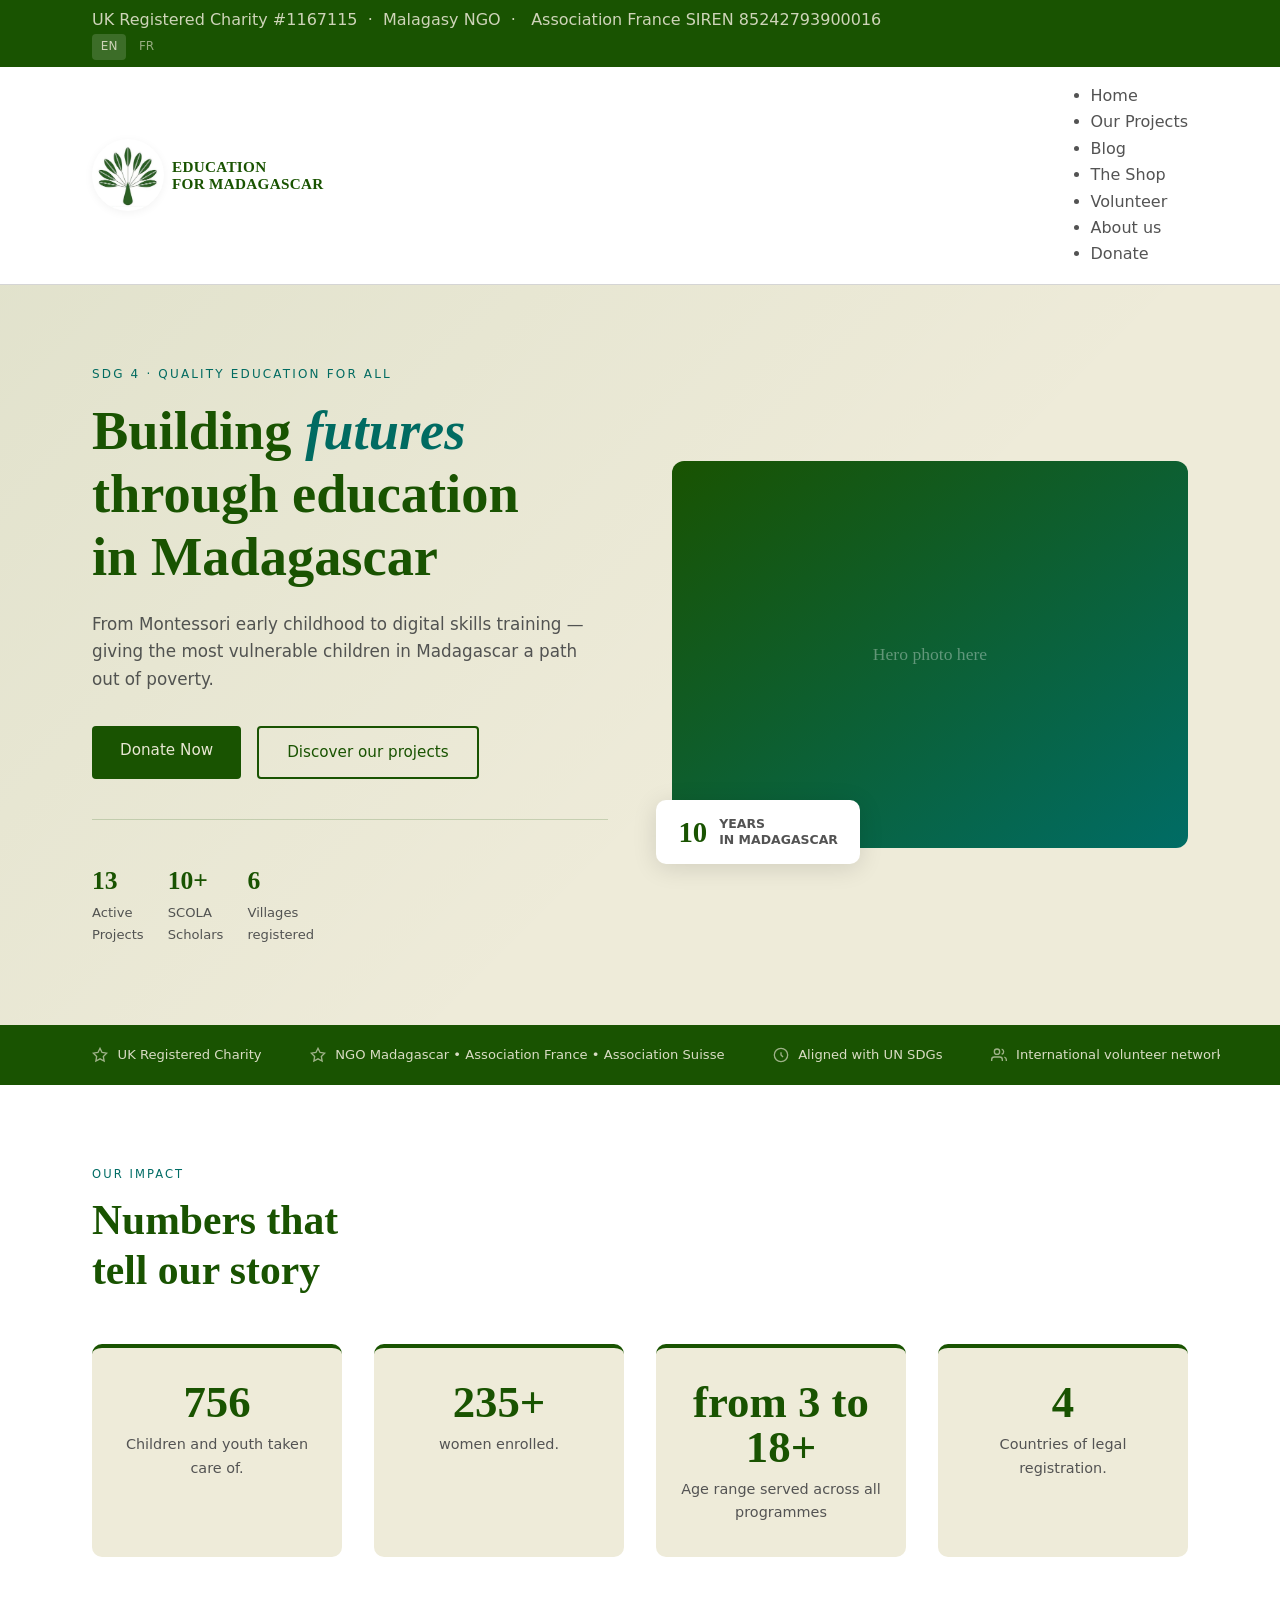
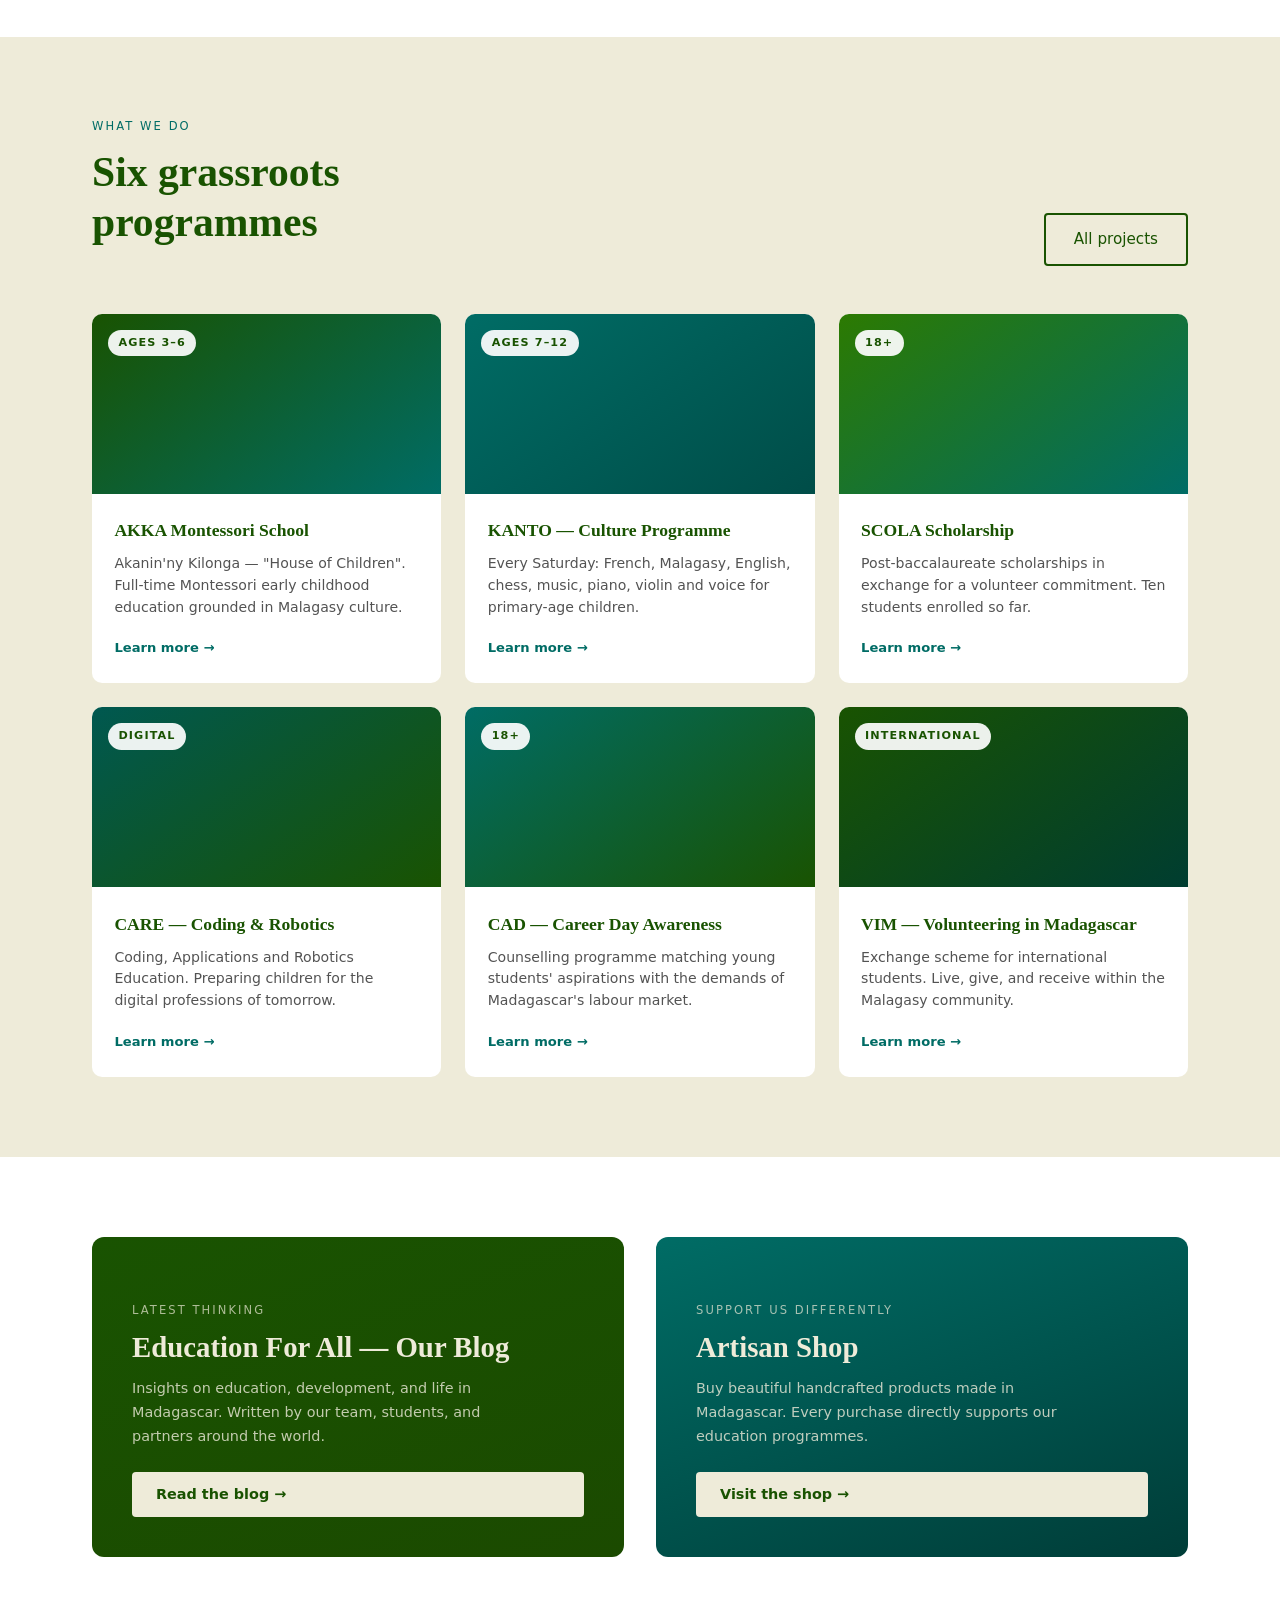
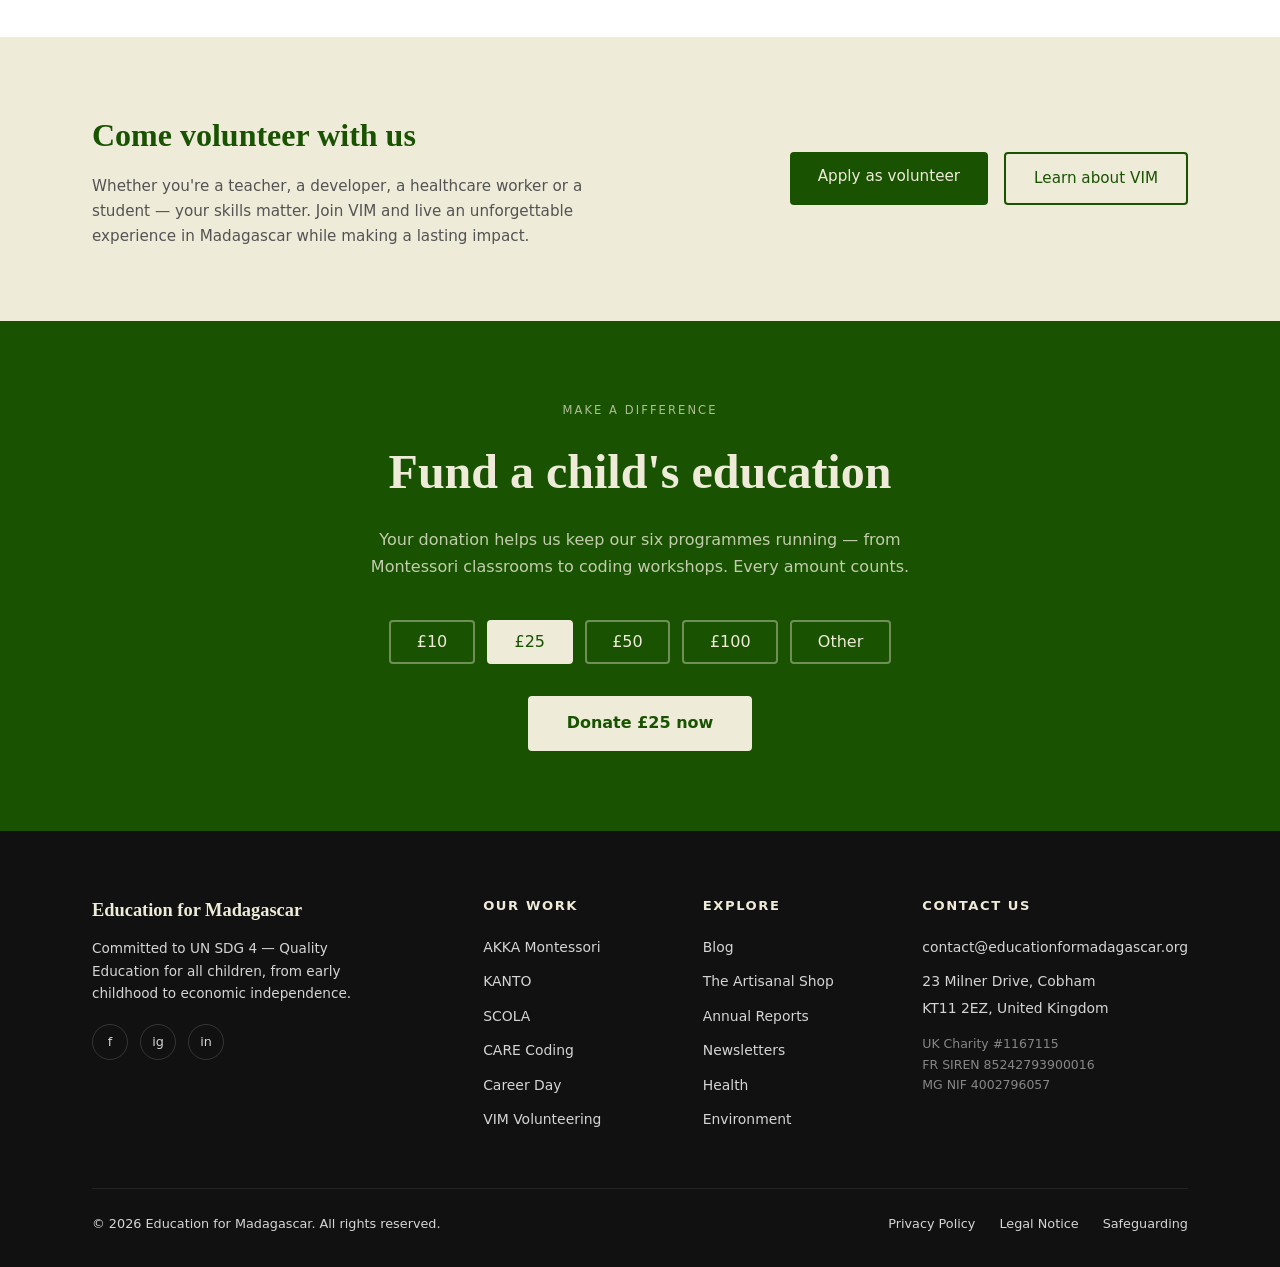
==== homepage.html @ 04865cff "Refactor CSS design tokens and layout styles Updated design tokens and improved CSS structure for be" ====
<!DOCTYPE html>
<html lang="en">
<head>
  <meta charset="UTF-8" />
  <meta name="viewport" content="width=device-width, initial-scale=1.0" />
  <title>Education for Madagascar</title>
  <link rel="preconnect" href="https://fonts.googleapis.com" />
  <link href="https://fonts.googleapis.com/css2?family=Playfair+Display:wght@400;700&family=DM+Sans:wght@300;400;500&display=swap" rel="stylesheet" />
  <style>
  /* ═══════════════════════════════════════════════════════════════
     DESIGN TOKENS  ── change only these to restyle everything
     ═══════════════════════════════════════════════════════════════ */
    :root {
      --green:        #195301;
      --cream:        #eeebd9;
      --teal:         #006C65;
      --charcoal:     #535353;
      --silver:       #D5D5D5;
      --white:        #ffffff;
      /* Gold — Donate button hover */
      --gold-bg:      #EFBF04;
      --gold-text:    #856A00;
      /* Typography */
      --font-display: "Charter", Georgia, serif;               /* For the titles */
      --font-body:    "Avenir Next", system-ui, sans-serif;    /* For the text (body) */

    /*  Former fonts —
      --font-display: 'Playfair Display', Georgia, serif;
      --font-body:    'DM Sans', sans-serif; */
      
      /* Layout */
      --radius:       4px;
      --radius-lg:    10px;
      --max-w:        1160px;
      --transition:   0.22s ease;
      --transition2:  0.3s cubic-bezier(0.22, 1, 0.36, 1);

      --topbar-h:     30px;
      --nav-h:        130px;          /* TEST!!! */

    }

    /* ═══════════ RESET & UTILITIES ═══════════ */
    *, *::before, *::after { box-sizing: border-box; margin: 0; padding: 0; }
    html { scroll-behavior: smooth; }
    body {
      font-family: var(--font-body);
      background: var(--white);
      color: var(--charcoal);
      line-height: 1.65;
    }

    img { display: block; max-width: 100%; }
    a { color: inherit; text-decoration: none; }
    .container { max-width: var(--max-w); 
      margin: 0 auto; 
      padding: 0 2rem; 
    }
    
    /* Base buttons */
    .btn {
      display:       inline-block;
      padding:       0.75rem 1.75rem;
      border-radius: var(--radius);
      font-family:   var(--font-body);
      font-weight:   500;
      font-size:     0.95rem;
      cursor:        pointer;
      transition:    background var(--transition), color var(--transition), transform var(--transition);
    }
    
    .btn:            hover { transform: translateY(-2px); }
    .btn-primary   { background: var(--green);  color: var(--cream); }
    .btn-primary:hover { background: #1f6701; }
    .btn-outline   { border: 2px solid var(--green); color: var(--green); }
    .btn-outline:    hover { background: var(--green); color: var(--cream); }
    .btn-teal { background: var(--teal); color: var(--white); }
    .btn-teal:hover { background: #005850; }
   
   /* Labels & Typography */ 
    .section-label {
      display:       block;
      font-size:     0.72rem;
      font-weight:   500;
      letter-spacing: 0.18em;
      text-transform: uppercase;
      color: var(--teal);
      margin-bottom: 0.75rem;
    }
    .section-title {
      font-family:   var(--font-display);
      font-size:     clamp(1.8rem, 3.5vw, 2.6rem);
      color:         var(--green);
      line-height:   1.2;
      margin-bottom: 1.1rem;
    }
    .section-body {
      font-size: 1rem;
      max-width: 620px;
      color: var(--charcoal);
    }

    /* ═══════════════════════════════════════════════════════════════
     TOP BAR
     ═══════════════════════════════════════════════════════════════ */
    .top-bar {
      background:    var(--green);
      color:         var(--cream);
      height:        var(--topbar-h)
      font-size:     0.78rem;
      padding:       0.45rem 0;
    }
    .top-bar .container {
      height:        100%
      display:       flex;
      align-items:   center;
      gap:           0.80rem;
      opacity:       0.85; 
      justify-content: space-between;
    }
    top-bar__info { 
  display: flex; 
  align-items: center; 
  gap: 1.25rem; 
  opacity: 0.85; 
  flex-wrap: wrap; 
    }
    .top-bar__info span { 
  white-space: nowrap; 
    }
    .top-bar__dot { 
    opacity: 0.60; 
    }
 
    .top-bar a { color: var(--cream); opacity: 0.85; }
    .top-bar a:hover { opacity: 1; }

  /* ═══════════ LANGUAGE SWITCHER CONFIGURATION ═══════════ */
    .lang-switch {
      display: flex;
      align-items: center;
      gap: 0.25rem;
      flex-shrink: 0;
    }
    .lang-switch a {   /* This targets the <a> links universally, so in all devices versions */
      padding: 0.2rem 0.55rem;
      border-radius: var(--radius);
      color: var(--cream);
      font-size: 0.75rem;
      font-weight: 500;
      opacity: 0.7;
      transition: opacity var(--transition2), background var(--transition);
    }
    .lang-switch a:hover { 
      opacity: 1; 
      background: rgba(255, 255, 255, 0.1); /* Subtle hover highlight-glow */
    }
    .lang-switch a.is-active { 
      background: rgba(255, 255, 255, 0.18); /* Solid active state indicator */
      opacity: 1; 
    }

    /* ═══════════════════════════════════════════════════════════════
     NAVBAR LOGIC & DESIGN  ── V0 Branding + V1 structure 
     ═══════════════════════════════════════════════════════════════ */
    
    .navbar {
      position: sticky;
      top: 0;
      z-index: 100;
      background: var(--white);
      border-bottom: 1px solid var(--silver);
      padding: 1rem 0;
      transition: box-shadow var(--transition);
    }
    .navbar.scrolled { box-shadow: 0 2px 16px rgba(0,0,0,0.09); }
    .navbar .container {
      display: flex;
      align-items: center;
      justify-content: space-between;
      gap: 2rem;
    }

    /* ═══════════ NAVBAR LOGO CONFIGURATION ═══════════ */
    .navbar-logo {
      display: flex;
      align-items: center;
      gap: 0.5rem;           /* Space between the circle and the text */
      text-decoration: none;
    }
    .logo-circle-container { /* Adjusted cicle contener for the image */
      width: 72px;
      height: 72px;
      background: var(--white);      
      border-radius: 50%;
      display: flex;
      align-items: center;
      justify-content: center;
      overflow: hidden; /* Cuts the image so it stays in the circle */
      padding: 2px;
      flex-shrink: 0;
      box-shadow: 0 2px 10px rgba(0, 0, 0, 0.05);
    }
    .navbar-brand-img { /* Makes the full image fit sharply without zooming or blurring */
      width: 100%;
      height: 100%;
      object-fit: contain; /* Displays the full logo artwork */
    }
    /* Styled text next to logo */
    .navbar-brand-text {
      font-family: var(--font-display);
      color: var(--green);
      font-size: 0.95rem;
      font-weight: 700;
      line-height: 1.15;
      letter-spacing: 0.02em;
      text-transform: uppercase;
    }


    /* ═══════════ DESKTOP NAVIGATION LAYOUT ENGINE ═══════════ */
    .nav__list {
      display: flex;
      list-style: none;
      gap: 0.2rem;                            /* Kept V0 ultra-clean horizontal spacing */
      margin-left: auto;
    }
    .nav__item { position: relative; }
    .nav__link {
      background: none;
      border: none;
      font-family: inherit;
      font-size: 0.9rem;                      /* Kept V0 exact font scaling */
      font-weight: 500;
      color: var(--charcoal);
      padding: 0.45rem 0.8rem;                 /* Kept V0 highly touch-accessible link hitboxes */
      border-radius: var(--radius);
      cursor: pointer;
      display: flex;
      align-items: center;
      gap: 0.35rem;
      transition: background var(--transition), color var(--transition);
    }
    .nav__link:hover, .nav__link.is-active {
      background: var(--cream);
      color: var(--green);
    }
    .nav__chevron {
      width: 8px;
      height: 5px;
      background: url("data:image/svg+xml,%3Csvg xmlns='http://www.w3.org/2000/svg' viewBox='0 0 8 5'%3E%3Cpath d='M1 1l3 3 3-3' fill='none' stroke='%23535353' stroke-width='1.5' stroke-linecap='round' stroke-linejoin='round'/%3E%3C/svg%3E") no-repeat center;
      transition: transform var(--transition);
      opacity: 0.7;
    }
    .nav__item.is-open .nav__chevron { transform: rotate(180deg); }

    /* Standard Dropdown Panels (e.g., About Us) */
    .dropdown {
      position: absolute;
      top: calc(100% + 1rem);
      left: 50%;
      transform: translateX(-50%) translateY(10px);
      background: var(--white);
      border: 1px solid var(--silver);
      border-radius: 6px;
      box-shadow: 0 10px 30px rgba(0,0,0,0.08);
      padding: 0.75rem;
      min-width: 280px;
      opacity: 0;
      visibility: hidden;
      transition: opacity var(--transition), transform var(--transition), visibility var(--transition);
      z-index: 110;
    }
    .nav__item.is-open .dropdown {
      opacity: 1;
      visibility: visible;
      transform: translateX(-50%) translateY(0);
    }
    .dropdown__link {
      display: block;
      padding: 0.6rem 0.8rem;
      border-radius: var(--radius);
      transition: background var(--transition);
      color: var(--charcoal);
    }
    .dropdown__link:hover { background: var(--cream); color: var(--green); }
    .dropdown__sub {
      display: block;
      font-size: 0.75rem;
      color: #777;
      margin-top: 0.15rem;
    }
    .dropdown__separator { height: 1px; background: var(--silver); margin: 0.5rem 0; }

    /* Premium Mega Menu Panels (e.g., Programmes Grid) */
    .dropdown--mega {
      position: absolute;
      top: calc(100% + 1rem);
      right: -100px;
      background: var(--white);
      border: 1px solid var(--silver);
      border-radius: 8px;
      box-shadow: 0 12px 40px rgba(0,0,0,0.1);
      padding: 2rem;
      display: grid;
      grid-template-columns: 280px 240px 220px;
      gap: 2rem;
      opacity: 0;
      visibility: hidden;
      transform: translateY(10px);
      transition: opacity var(--transition), transform var(--transition), visibility var(--transition);
      z-index: 110;
    }
    .nav__item.is-open .dropdown--mega {
      opacity: 1;
      visibility: visible;
      transform: translateY(0);
    }
    .mega__col { display: flex; flex-direction: column; }
    .mega__heading {
      font-size: 0.75rem;
      font-weight: 600;
      letter-spacing: 0.1em;
      text-transform: uppercase;
      margin-bottom: 1rem;
      padding-bottom: 0.4rem;
      border-bottom: 1px solid var(--silver);
    }
    .mega__heading--edu { color: var(--green); border-bottom-color: rgba(25,83,1,0.2); }
    .mega__heading--health { color: var(--teal); border-bottom-color: rgba(0,108,101,0.2); }
    .mega__heading--env { color: #2c7a01; border-bottom-color: rgba(44,122,1,0.2); }

    .mega__link {
      display: flex;
      align-items: center;
      justify-content: space-between;
      padding: 0.45rem 0.6rem;
      font-size: 0.88rem;
      border-radius: var(--radius);
      color: var(--charcoal);
      transition: background var(--transition), color var(--transition);
    }
    .mega__link:hover { background: var(--cream); color: var(--green); }
    .mega__summary { font-size: 0.82rem; color: #666; line-height: 1.5; margin-bottom: 1.5rem; white-space: normal; }
    .mega__all-link { font-size: 0.88rem; font-weight: 600; color: var(--teal); }
    .mega__all-link:hover { text-decoration: underline; }
    .mega__col-gap { height: 1.5rem; }

    /* Micro-badges for Dropdowns */
    .badge {
      font-size: 0.65rem;
      font-weight: 600;
      padding: 0.1rem 0.4rem;
      border-radius: 10px;
      text-transform: uppercase;
    }
    .badge--age { background: #e8f0e5; color: var(--green); }
    .badge--int { background: #e0f2f1; color: var(--teal); }
    .badge--new { background: #fff8e1; color: #b78103; }

    /* Navbar Global Actions */
    .nav__actions { display: flex; align-items: center; gap: 0.75rem; margin-left: 1.5rem; }
    .btn-shop {
      font-size: 0.88rem;
      font-weight: 500;
      color: var(--teal);
      padding: 0.5rem 0.75rem;
    }
    .btn-shop:hover { text-decoration: underline; }
    .btn-donate {
      background: var(--teal);
      color: var(--white);
      padding: 0.45rem 1.1rem;                 /* Kept V0 precise button sizing */
      border-radius: var(--radius);
      font-size: 0.9rem;                      /* Kept V0 font size */
      font-weight: 500;
      transition: background var(--transition);
    }
    .btn-donate:hover { background: #005850; }

    /* Hamburger Button System */
    .hamburger {
      display: none;
      background: none;
      border: none;
      cursor: pointer;
      width: 40px;
      height: 40px;
      position: relative;
      z-index: 130;
    }
    .hamburger__bar {
      display: block;
      width: 22px;
      height: 2px;
      background: var(--green);
      position: absolute;
      left: 9px;
      transition: transform var(--transition), opacity var(--transition), background-color var(--transition);
    }
    .hamburger__bar:nth-child(1) { top: 14px; }
    .hamburger__bar:nth-child(2) { top: 19px; }
    .hamburger__bar:nth-child(3) { top: 24px; }

    .hamburger.is-open .hamburger__bar { background: var(--charcoal); }
    .hamburger.is-open .hamburger__bar:nth-child(1) { transform: translateY(5px) rotate(45deg); }
    .hamburger.is-open .hamburger__bar:nth-child(2) { opacity: 0; }
    .hamburger.is-open .hamburger__bar:nth-child(3) { transform: translateY(-5px) rotate(-45deg); }

    /* ═══════════ MOBILE SIDE DRAWER CANVAS ═══════════ */
    .mobile-drawer {
      position: fixed;
      top: 0; right: 0; bottom: 0;
      width: 320px;
      background: var(--white);
      box-shadow: -10px 0 40px rgba(0,0,0,0.1);
      z-index: 120;
      padding: 6.5rem 1.5rem 2rem;            /* Spaced properly to protect your 68px logo row */
      display: flex;
      flex-direction: column;
      gap: 0.5rem;
      overflow-y: auto;
      transform: translateX(100%);
      transition: transform var(--transition);
    }
    .mobile-drawer.is-open { transform: translateX(0); }
    .mob-section { border-bottom: 1px solid var(--silver); }
    .mob-section__toggle {
      width: 100%;
      background: none;
      border: none;
      text-align: left;
      font-family: inherit;
      font-size: 1.05rem;
      font-weight: 500;
      color: var(--green);
      padding: 1rem 0;
      display: flex;
      justify-content: space-between;
      align-items: center;
      cursor: pointer;
    }
    .mob-section__content {
      max-height: 0;
      overflow: hidden;
      transition: max-height var(--transition);
      display: flex;
      flex-direction: column;
      gap: 0.25rem;
    }
    .mob-section.is-open .mob-section__content { max-height: 500px; padding-bottom: 1rem; }
    .mob-subheading {
      font-size: 0.72rem;
      font-weight: 600;
      text-transform: uppercase;
      letter-spacing: 0.05em;
      color: #888;
      margin: 0.75rem 0 0.25rem;
    }
    .mob-link {
      display: flex;
      align-items: center;
      justify-content: space-between;
      padding: 0.5rem 0.5rem;
      font-size: 0.95rem;
      color: var(--charcoal);
      border-radius: var(--radius);
    }
    .mob-link:hover { background: var(--cream); }
    .mob-actions { display: flex; flex-direction: column; gap: 0.75rem; margin-top: auto; padding-top: 2rem; }
    .mob-actions .btn-donate { text-align: center; padding: 0.75rem; }
    .mob-actions .btn-shop { text-align: center; border: 1px solid var(--teal); border-radius: var(--radius); }
    


    /* ═══════════════════════════════════════════════════════════════
     HERO
     ═══════════════════════════════════════════════════════════════ */
    .hero {
      background: var(--cream);
      overflow: hidden;
      position: relative;
    }
    .hero::before {
      content: '';
      position: absolute;
      inset: 0;
      background: linear-gradient(135deg, rgba(25,83,1,0.06) 0%, transparent 60%);
      pointer-events: none;
    }
    .hero .container {
      display: grid;
      grid-template-columns: 1fr 1fr;
      gap: 4rem;
      align-items: center;
      padding-top: 5rem;
      padding-bottom: 5rem;
    }
    .hero-eyebrow {
      font-size: 0.75rem;
      font-weight: 500;
      letter-spacing: 0.18em;
      text-transform: uppercase;
      color: var(--teal);
      margin-bottom: 1rem;
    }
    .hero h1 {
      font-family: var(--font-display);
      font-size: clamp(2.2rem, 4.5vw, 3.4rem);
      color: var(--green);
      line-height: 1.15;
      margin-bottom: 1.4rem;
    }
    .hero h1 em { font-style: italic; color: var(--teal); }
    .hero-desc {
      font-size: 1.05rem;
      color: var(--charcoal);
      max-width: 500px;
      margin-bottom: 2rem;
    }
    .hero-ctas { display: flex; gap: 1rem; flex-wrap: wrap; }
    .hero-media {
      position: relative;
    }
    .hero-media .img-placeholder {
      width: 100%;
      aspect-ratio: 4/3;
      background: linear-gradient(145deg, var(--green) 0%, var(--teal) 100%);
      border-radius: 12px;
      display: flex;
      align-items: center;
      justify-content: center;
      color: rgba(255,255,255,0.35);
      font-family: var(--font-display);
      font-size: 1.1rem;
      overflow: hidden;
      position: relative;
    }
    .hero-media .badge {
      position: absolute;
      bottom: -1rem;
      left: -1rem;
      background: var(--white);
      border-radius: 10px;
      padding: 1rem 1.4rem;
      box-shadow: 0 4px 24px rgba(0,0,0,0.12);
      display: flex;
      align-items: center;
      gap: 0.75rem;
    }
    .hero-media .badge .num {
      font-family: var(--font-display);
      font-size: 1.8rem;
      color: var(--green);
      font-weight: 700;
      line-height: 1;
    }
    .hero-media .badge .lbl { font-size: 0.78rem; color: var(--charcoal); line-height: 1.3; }
    .hero-stats {
      display: flex;
      gap: 1.5rem;
      margin-top: 2.5rem;
      padding-top: 2.5rem;
      border-top: 1px solid rgba(25,83,1,0.18);
    }
    .hero-stat .val {
      font-family: var(--font-display);
      font-size: 1.6rem;
      color: var(--green);
      font-weight: 700;
    }
    .hero-stat .key { font-size: 0.82rem; color: var(--charcoal); }

    /* ─── TRUST STRIP ────────────────────────────────── */
    .trust-strip {
      background: var(--green);
      color: var(--cream);
      padding: 1.2rem 0;
    }
    .trust-strip .container {
      display: flex;
      align-items: center;
      gap: 3rem;
      overflow-x: auto;
      white-space: nowrap;
    }
    .trust-item {
      display: flex;
      align-items: center;
      gap: 0.6rem;
      font-size: 0.82rem;
      font-weight: 500;
      opacity: 0.9;
      flex-shrink: 0;
    }
    .trust-item svg { opacity: 0.7; }

    /* ─── IMPACT NUMBERS ─────────────────────────────── */
    .impact {
      padding: 5rem 0;
      background: var(--white);
    }
    .impact-grid {
      display: grid;
      grid-template-columns: repeat(4, 1fr);
      gap: 2rem;
      margin-top: 3rem;
    }
    .impact-card {
      background: var(--cream);
      border-radius: 10px;
      padding: 2rem 1.5rem;
      text-align: center;
      border-top: 4px solid var(--green);
      transition: transform var(--transition), box-shadow var(--transition);
    }
    .impact-card:hover { transform: translateY(-4px); box-shadow: 0 8px 28px rgba(0,0,0,0.08); }
    .impact-card .num {
      font-family: var(--font-display);
      font-size: 2.8rem;
      color: var(--green);
      font-weight: 700;
      line-height: 1;
      margin-bottom: 0.5rem;
    }
    .impact-card .label { font-size: 0.9rem; color: var(--charcoal); }

    /* ─── PROJECTS ───────────────────────────────────── */
    .projects {
      padding: 5rem 0;
      background: var(--cream);
    }
    .projects-header {
      display: flex;
      align-items: flex-end;
      justify-content: space-between;
      margin-bottom: 3rem;
      gap: 2rem;
    }
    .projects-grid {
      display: grid;
      grid-template-columns: repeat(3, 1fr);
      gap: 1.5rem;
    }
    .project-card {
      background: var(--white);
      border-radius: 10px;
      overflow: hidden;
      transition: transform var(--transition), box-shadow var(--transition);
    }
    .project-card:hover { transform: translateY(-5px); box-shadow: 0 12px 36px rgba(0,0,0,0.1); }
    .project-thumb {
      height: 180px;
      background: linear-gradient(145deg, var(--green), var(--teal));
      position: relative;
    }
    .project-thumb .tag {
      position: absolute;
      top: 1rem; left: 1rem;
      background: rgba(255,255,255,0.92);
      color: var(--green);
      font-size: 0.7rem;
      font-weight: 600;
      letter-spacing: 0.1em;
      text-transform: uppercase;
      padding: 0.25rem 0.65rem;
      border-radius: 20px;
    }
    /* Slightly differentiate card colours */
    .project-card:nth-child(2) .project-thumb { background: linear-gradient(145deg, var(--teal), #004d48); }
    .project-card:nth-child(3) .project-thumb { background: linear-gradient(145deg, #2c7a01, var(--teal)); }
    .project-card:nth-child(4) .project-thumb { background: linear-gradient(145deg, #005850, var(--green)); }
    .project-card:nth-child(5) .project-thumb { background: linear-gradient(145deg, var(--teal), var(--green)); }
    .project-card:nth-child(6) .project-thumb { background: linear-gradient(145deg, var(--green), #003d30); }
    .project-body { padding: 1.4rem; }
    .project-body h3 {
      font-family: var(--font-display);
      font-size: 1.1rem;
      color: var(--green);
      margin-bottom: 0.5rem;
    }
    .project-body p { font-size: 0.88rem; color: var(--charcoal); line-height: 1.55; margin-bottom: 1rem; }
    .project-link {
      font-size: 0.82rem;
      font-weight: 600;
      color: var(--teal);
      display: inline-flex;
      align-items: center;
      gap: 0.3rem;
      transition: gap var(--transition);
    }
    .project-link:hover { gap: 0.6rem; }

    /* ─── FEATURED SECTIONS: BLOG + SHOP ─────────────── */
    .features-row {
      padding: 5rem 0;
      background: var(--white);
    }
    .features-row .container {
      display: grid;
      grid-template-columns: 1fr 1fr;
      gap: 2rem;
    }
    .feature-block {
      border-radius: 12px;
      overflow: hidden;
      position: relative;
      min-height: 320px;
      display: flex;
      flex-direction: column;
      justify-content: flex-end;
      padding: 2.5rem;
    }
    .feature-block::before {
      content: '';
      position: absolute;
      inset: 0;
      pointer-events: none;
    }
    .feature-block.blog {
      background: linear-gradient(160deg, var(--green) 0%, #1b4a00 100%);
    }
    .feature-block.shop {
      background: linear-gradient(160deg, var(--teal) 0%, #003d38 100%);
    }
    .feature-block .feat-label {
      font-size: 0.72rem;
      letter-spacing: 0.18em;
      text-transform: uppercase;
      color: rgba(238,235,217,0.7);
      margin-bottom: 0.6rem;
    }
    .feature-block h2 {
      font-family: var(--font-display);
      font-size: 1.8rem;
      color: var(--cream);
      line-height: 1.2;
      margin-bottom: 0.8rem;
    }
    .feature-block p {
      font-size: 0.9rem;
      color: rgba(238,235,217,0.8);
      margin-bottom: 1.5rem;
      max-width: 380px;
    }
    .btn-cream {
      display: inline-block;
      padding: 0.65rem 1.5rem;
      border-radius: var(--radius);
      background: var(--cream);
      color: var(--green);
      font-weight: 600;
      font-size: 0.9rem;
      transition: background var(--transition), transform var(--transition);
    }
    .btn-cream:hover { background: var(--white); transform: translateY(-2px); }

    /* ─── VOLUNTEER BANNER ───────────────────────────── */
    .volunteer-banner {
      background: var(--cream);
      padding: 4.5rem 0;
    }
    .volunteer-banner .container {
      display: grid;
      grid-template-columns: 1fr auto;
      gap: 3rem;
      align-items: center;
    }
    .volunteer-banner h2 {
      font-family: var(--font-display);
      font-size: clamp(1.5rem, 2.5vw, 2rem);
      color: var(--green);
      margin-bottom: 0.75rem;
    }
    .volunteer-banner p { font-size: 0.95rem; color: var(--charcoal); max-width: 540px; }
    .volunteer-ctas { display: flex; gap: 1rem; flex-wrap: wrap; }

    /* ─── DONATE SECTION ─────────────────────────────── */
    .donate-section {
      background: var(--green);
      padding: 5rem 0;
      text-align: center;
    }
    .donate-section .section-label { color: rgba(238,235,217,0.7); }
    .donate-section h2 {
      font-family: var(--font-display);
      font-size: clamp(2rem, 4vw, 3rem);
      color: var(--cream);
      margin-bottom: 1rem;
    }
    .donate-section p {
      color: rgba(238,235,217,0.8);
      font-size: 1rem;
      max-width: 560px;
      margin: 0 auto 2.5rem;
    }
    .donate-amounts {
      display: flex;
      justify-content: center;
      gap: 0.75rem;
      flex-wrap: wrap;
      margin-bottom: 2rem;
    }
    .amount-btn {
      padding: 0.65rem 1.6rem;
      border: 2px solid rgba(238,235,217,0.4);
      border-radius: var(--radius);
      color: var(--cream);
      background: transparent;
      font-family: var(--font-body);
      font-size: 1rem;
      cursor: pointer;
      transition: all var(--transition);
    }
    .amount-btn:hover, .amount-btn.active {
      background: var(--cream);
      color: var(--green);
      border-color: var(--cream);
    }
    .donate-section .btn-cream { font-size: 1rem; padding: 0.9rem 2.4rem; }

    /* ─── FOOTER ─────────────────────────────────────── */
    footer {
      background: #111;
      color: var(--silver);
      padding: 4rem 0 2rem;
    }
    .footer-grid {
      display: grid;
      grid-template-columns: 2fr 1fr 1fr 1fr;
      gap: 3rem;
      margin-bottom: 3rem;
    }
    .footer-brand h3 {
      font-family: var(--font-display);
      color: var(--cream);
      font-size: 1.15rem;
      margin-bottom: 0.75rem;
    }
    .footer-brand p { font-size: 0.85rem; line-height: 1.65; margin-bottom: 1.2rem; max-width: 280px; }
    .footer-socials { display: flex; gap: 0.75rem; }
    .social-btn {
      width: 36px; height: 36px;
      border-radius: 50%;
      border: 1px solid rgba(255,255,255,0.15);
      display: flex; align-items: center; justify-content: center;
      font-size: 0.8rem;
      color: var(--silver);
      transition: background var(--transition), border-color var(--transition);
    }
    .social-btn:hover { background: var(--teal); border-color: var(--teal); color: #fff; }
    .footer-col h4 {
      color: var(--cream);
      font-size: 0.82rem;
      font-weight: 600;
      letter-spacing: 0.12em;
      text-transform: uppercase;
      margin-bottom: 1.1rem;
    }
    .footer-col ul { list-style: none; }
    .footer-col li { margin-bottom: 0.5rem; }
    .footer-col a { font-size: 0.87rem; color: var(--silver); transition: color var(--transition); }
    .footer-col a:hover { color: var(--cream); }
    .footer-bottom {
      border-top: 1px solid rgba(255,255,255,0.08);
      padding-top: 1.5rem;
      display: flex;
      justify-content: space-between;
      align-items: center;
      flex-wrap: wrap;
      gap: 1rem;
      font-size: 0.8rem;
    }
    .footer-legal { display: flex; gap: 1.5rem; flex-wrap: wrap; }
    .footer-legal a { color: var(--silver); transition: color var(--transition); }
    .footer-legal a:hover { color: var(--cream); }

    /* ─── MOBILE ─────────────────────────────────────── */
    @media (max-width: 900px) {
      .hero .container { grid-template-columns: 1fr; }
      .hero-media { display: none; }
      .impact-grid { grid-template-columns: repeat(2, 1fr); }
      .projects-grid { grid-template-columns: repeat(2, 1fr); }
      .features-row .container { grid-template-columns: 1fr; }
      .footer-grid { grid-template-columns: 1fr 1fr; }
      .volunteer-banner .container { grid-template-columns: 1fr; }
    }
    @media (max-width: 600px) {
      .impact-grid { grid-template-columns: repeat(2, 1fr); }
      .projects-grid { grid-template-columns: 1fr; }
      .footer-grid { grid-template-columns: 1fr; }
      nav ul { display: none; }
      .hamburger { display: block; margin-left: auto; }
      .top-bar .container { flex-direction: column; gap: 0.3rem; text-align: center; }
    }

    /* ─── FADE-IN ANIMATION ──────────────────────────── */
    .fade-up {
      opacity: 1;
      transform: translateY(24px);
      transition: opacity 0.55s ease, transform 0.55s ease;
    }
    .fade-up.visible { opacity: 1; transform: none; }

    /* ─── FULL-WIDTH DEBUG  ──────────────────────────── */

    html,
    body {
      width: 100%;
      margin: 0;
      padding: 0;
      overflow-x: hidden;
    }
    
    body {
      min-height: 100vh;
    }
    
    /* Force main sections to touch viewport edges */
    .top-bar,
    .site-header,
    .hero {
      width: 100vw;
      margin-left: calc(50% - 50vw);
      margin-right: calc(50% - 50vw);
    }
 
  </style>
</head>
<body>

  <!-- TOP BAR -->
  <div class="top-bar">
    <div class="container">
      <span>UK Registered Charity #1167115 &nbsp;·&nbsp; Malagasy NGO &nbsp;· &nbsp; Association France SIREN 85242793900016</span>
      <div class="lang-switch">
        <a href="#" class="is-active">EN</a>
        <a href="#">FR</a>
      </div>
    </div>
  </div>

  <!-- NAVBAR -->
<header class="navbar" id="navbar">
    <div class="container">
      <a href="#" class="navbar-logo">
        <div class="logo-circle-container">
          <img src="images/logo_mini.jpeg" alt="EDU4MADA Mini Logo" class="navbar-brand-img">
        </div>
        <span class="navbar-brand-text">Education<br>for Madagascar</span>
      </a>
      <nav> 
        <ul>
          <li><a href="#" class="active">Home</a></li>
          <li><a href="#projects">Our Projects</a></li>
          <li><a href="#blog">Blog</a></li>
          <li><a href="#shop">The Shop</a></li>
          <li><a href="#volunteer">Volunteer</a></li>
          <li><a href="#about">About us</a></li>
          <li><a href="#donate" class="nav-donate">Donate</a></li>
        </ul>
      </nav>
      <button class="hamburger" aria-label="Menu">
        <span></span><span></span><span></span>
      </button>
    </div>
  </header>

  
  <!-- HERO -->
  <section class="hero">
    <div class="container">
      <div class="hero-content fade-up">
        <p class="hero-eyebrow">SDG 4 · Quality Education for All</p>
        <h1>Building <em>futures</em><br>through education<br>in Madagascar</h1>
        <p class="hero-desc"> From Montessori early childhood to digital skills training — giving the most vulnerable children in Madagascar a path out of poverty.</p>
        <div class="hero-ctas">
          <a href="#donate" class="btn btn-primary">Donate Now</a>
          <a href="#projects" class="btn btn-outline">Discover our projects</a>
        </div>
        <div class="hero-stats">
          <div class="hero-stat"><div class="val">13</div><div class="key">Active<br>Projects</div></div>
          <div class="hero-stat"><div class="val">10+</div><div class="key">SCOLA<br>Scholars</div></div>
          <div class="hero-stat"><div class="val">6</div><div class="key">Villages<br>registered</div></div>
        </div>
      </div>
      <div class="hero-media fade-up" style="transition-delay:0.15s">
        <div class="img-placeholder">
          <!-- Replace with <img src="hero-photo.jpg" alt="Children at AKKA school"> -->
          Hero photo here
        </div>
        <div class="badge">
          <div class="num">10</div>
          <div class="lbl">Years<br>in Madagascar</div>
        </div>
      </div>
    </div>
  </section>

  <!-- TRUST STRIP -->
  <div class="trust-strip">
    <div class="container">
      <div class="trust-item">
        <svg width="16" height="16" fill="none" viewBox="0 0 24 24"><path stroke="currentColor" stroke-width="2" d="M12 2l3.09 6.26L22 9.27l-5 4.87 1.18 6.88L12 17.77l-6.18 3.25L7 14.14 2 9.27l6.91-1.01L12 2z"/></svg>
        UK Registered Charity
      </div>
      <div class="trust-item">
        <svg width="16" height="16" fill="none" viewBox="0 0 24 24"><path stroke="currentColor" stroke-width="2" d="M12 2l3.09 6.26L22 9.27l-5 4.87 1.18 6.88L12 17.77l-6.18 3.25L7 14.14 2 9.27l6.91-1.01L12 2z"/></svg>
        NGO Madagascar • Association France • Association Suisse
      </div>
      <div class="trust-item">
        <svg width="16" height="16" fill="none" viewBox="0 0 24 24"><circle cx="12" cy="12" r="10" stroke="currentColor" stroke-width="2"/><path stroke="currentColor" stroke-width="2" d="M12 8v4l3 3"/></svg>
        Aligned with UN SDGs 
      </div>
      <div class="trust-item">
        <svg width="16" height="16" fill="none" viewBox="0 0 24 24"><path stroke="currentColor" stroke-width="2" d="M17 21v-2a4 4 0 0 0-4-4H5a4 4 0 0 0-4 4v2"/><circle cx="9" cy="7" r="4" stroke="currentColor" stroke-width="2"/><path stroke="currentColor" stroke-width="2" d="M23 21v-2a4 4 0 0 0-3-3.87M16 3.13a4 4 0 0 1 0 7.75"/></svg>
        International volunteer network
      </div>
    </div>
  </div>

  <!-- IMPACT NUMBERS -->
  <section class="impact" id="about">
    <div class="container">
      <div class="fade-up">
        <span class="section-label">Our Impact</span>
        <h2 class="section-title">Numbers that<br>tell our story</h2>
      </div>
      <div class="impact-grid">
        <div class="impact-card fade-up">
          <div class="num">756</div>
          <div class="label">Children and youth taken care of.</div>
        </div>
        <div class="impact-card fade-up" style="transition-delay:0.1s">
          <div class="num">235+</div>
          <div class="label">women enrolled.</div>
        </div>
        <div class="impact-card fade-up" style="transition-delay:0.2s">
          <div class="num">from 3 to 18+</div>
          <div class="label">Age range served across all programmes</div>
        </div>
        <div class="impact-card fade-up" style="transition-delay:0.3s">
          <div class="num">4</div>
          <div class="label">Countries of legal registration.</div>
        </div>
      </div>
    </div>
  </section>

  <!-- PROJECTS -->
  <section class="projects" id="projects">
    <div class="container">
      <div class="projects-header fade-up">
        <div>
          <span class="section-label">What We Do</span>
          <h2 class="section-title">Six grassroots<br>programmes</h2>
        </div>
        <a href="#" class="btn btn-outline">All projects</a>
      </div>
      <div class="projects-grid">
        <div class="project-card fade-up">
          <div class="project-thumb"><span class="tag">Ages 3–6</span></div>
          <div class="project-body">
            <h3>AKKA Montessori School</h3>
            <p>Akanin'ny Kilonga — "House of Children". Full-time Montessori early childhood education grounded in Malagasy culture.</p>
            <a href="#" class="project-link">Learn more →</a>
          </div>
        </div>
        <div class="project-card fade-up" style="transition-delay:0.1s">
          <div class="project-thumb"><span class="tag">Ages 7–12</span></div>
          <div class="project-body">
            <h3>KANTO — Culture Programme</h3>
            <p>Every Saturday: French, Malagasy, English, chess, music, piano, violin and voice for primary-age children.</p>
            <a href="#" class="project-link">Learn more →</a>
          </div>
        </div>
        <div class="project-card fade-up" style="transition-delay:0.2s">
          <div class="project-thumb"><span class="tag">18+</span></div>
          <div class="project-body">
            <h3>SCOLA Scholarship</h3>
            <p>Post-baccalaureate scholarships in exchange for a volunteer commitment. Ten students enrolled so far.</p>
            <a href="#" class="project-link">Learn more →</a>
          </div>
        </div>
        <div class="project-card fade-up">
          <div class="project-thumb"><span class="tag">Digital</span></div>
          <div class="project-body">
            <h3>CARE — Coding & Robotics</h3>
            <p>Coding, Applications and Robotics Education. Preparing children for the digital professions of tomorrow.</p>
            <a href="#" class="project-link">Learn more →</a>
          </div>
        </div>
        <div class="project-card fade-up" style="transition-delay:0.1s">
          <div class="project-thumb"><span class="tag">18+</span></div>
          <div class="project-body">
            <h3>CAD — Career Day Awareness</h3>
            <p>Counselling programme matching young students' aspirations with the demands of Madagascar's labour market.</p>
            <a href="#" class="project-link">Learn more →</a>
          </div>
        </div>
        <div class="project-card fade-up" style="transition-delay:0.2s">
          <div class="project-thumb"><span class="tag">International</span></div>
          <div class="project-body">
            <h3>VIM — Volunteering in Madagascar</h3>
            <p>Exchange scheme for international students. Live, give, and receive within the Malagasy community.</p>
            <a href="#" class="project-link">Learn more →</a>
          </div>
        </div>
      </div>
    </div>
  </section>

  <!-- BLOG + SHOP BLOCKS -->
  <section class="features-row" id="blog">
    <div class="container">
      <div class="feature-block blog fade-up">
        <span class="feat-label">Latest Thinking</span>
        <h2>Education For All — Our Blog</h2>
        <p>Insights on education, development, and life in Madagascar. Written by our team, students, and partners around the world.</p>
        <a href="#" class="btn-cream">Read the blog →</a>
      </div>
      <div class="feature-block shop fade-up" id="shop" style="transition-delay:0.12s">
        <span class="feat-label">Support Us Differently</span>
        <h2>Artisan Shop</h2>
        <p>Buy beautiful handcrafted products made in Madagascar. Every purchase directly supports our education programmes.</p>
        <a href="#" class="btn-cream">Visit the shop →</a>
      </div>
    </div>
  </section>

  <!-- VOLUNTEER BANNER -->
  <section class="volunteer-banner" id="volunteer">
    <div class="container">
      <div class="fade-up">
        <h2>Come volunteer with us</h2>
        <p>Whether you're a teacher, a developer, a healthcare worker or a student — your skills matter. Join VIM and live an unforgettable experience in Madagascar while making a lasting impact.</p>
      </div>
      <div class="volunteer-ctas fade-up">
        <a href="#" class="btn btn-primary">Apply as volunteer</a>
        <a href="#" class="btn btn-outline">Learn about VIM</a>
      </div>
    </div>
  </section>

  <!-- DONATE -->
  <section class="donate-section" id="donate">
    <div class="container fade-up">
      <span class="section-label">Make a Difference</span>
      <h2>Fund a child's education</h2>
      <p>Your donation helps us keep our six programmes running — from Montessori classrooms to coding workshops. Every amount counts.</p>
      <div class="donate-amounts">
        <button class="amount-btn">£10</button>
        <button class="amount-btn active">£25</button>
        <button class="amount-btn">£50</button>
        <button class="amount-btn">£100</button>
        <button class="amount-btn">Other</button>
      </div>
      <!-- Replace href with your Stripe / donation link -->
      <a href="https://buy.stripe.com/cN2eWi7dYdnK9XifZ6" class="btn-cream" target="_blank" rel="noopener">Donate £25 now</a>
    </div>
  </section>

  <!-- FOOTER -->
  <footer>
    <div class="container">
      <div class="footer-grid">
        <div class="footer-brand">
          <h3>Education for Madagascar</h3>
          <p>Committed to  UN SDG 4 — Quality Education for all children, from early childhood to economic independence.</p>
          <div class="footer-socials">
            <a href="https://www.facebook.com/educationformadagascar" class="social-btn" aria-label="Facebook" target="_blank">f</a>
            <a href="https://www.instagram.com/educationformadagascar/" class="social-btn" aria-label="Instagram" target="_blank">ig</a>
            <a href="https://www.linkedin.com/company/educationformadagascar/" class="social-btn" aria-label="LinkedIn" target="_blank">in</a>
          </div>
        </div>
        <div class="footer-col">
          <h4>Our Work</h4>
          <ul>
            <li><a href="#">AKKA Montessori</a></li>
            <li><a href="#">KANTO</a></li>
            <li><a href="#">SCOLA</a></li>
            <li><a href="#">CARE Coding</a></li>
            <li><a href="#">Career Day</a></li>
            <li><a href="#">VIM Volunteering</a></li>
          </ul>
        </div>
        <div class="footer-col">
          <h4>Explore</h4>
          <ul>
            <li><a href="#">Blog</a></li>
            <li><a href="#">The Artisanal Shop</a></li>
            <li><a href="#">Annual Reports</a></li>
            <li><a href="#">Newsletters</a></li>
            <li><a href="#">Health</a></li>
            <li><a href="#">Environment</a></li>
          </ul>
        </div>
        <div class="footer-col">
          <h4>Contact us</h4>
          <ul>
            <li><a href="mailto:contact@educationformadagascar.org">contact@educationformadagascar.org</a></li>
            <li><a href="#">23 Milner Drive, Cobham<br>KT11 2EZ, United Kingdom</a></li>
            <li style="margin-top:0.8rem; font-size:0.78rem; opacity:0.6;">UK Charity #1167115<br>FR SIREN 85242793900016 <br>MG NIF 4002796057</li>
          </ul>
        </div>
      </div>
      <div class="footer-bottom">
        <span>© 2026 Education for Madagascar. All rights reserved.</span>
        <div class="footer-legal">
          <a href="#">Privacy Policy</a>
          <a href="#">Legal Notice</a>
          <a href="#">Safeguarding</a>
        </div>
      </div>
    </div>
  </footer>
<script>
    // 1. Sticky navbar shadow
    const navbar = document.getElementById('navbar');
    if (navbar) {
      window.addEventListener('scroll', () => {
        navbar.classList.toggle('scrolled', window.scrollY > 40);
      });
    }

    // 2. Donate amount toggle
    document.querySelectorAll('.amount-btn').forEach(btn => {
      btn.addEventListener('click', () => {
        document.querySelectorAll('.amount-btn').forEach(b => b.classList.remove('active'));
        btn.classList.add('active');
        const label = document.querySelector('.donate-section .btn-cream');
        if (label) {
          const val = btn.textContent === 'Other' ? '' : btn.textContent;
          label.textContent = val ? `Donate ${val} now` : 'Donate now';
        }
      });
    });

    // 3. Clean Scroll fade-in observer
    if ('IntersectionObserver' in window) {
      const observer = new IntersectionObserver(entries => {
        entries.forEach(e => { 
          if (e.isIntersecting) e.target.classList.add('visible'); 
        });
      }, { threshold: 0.1 });
      document.querySelectorAll('.fade-up').forEach(el => observer.observe(el));
    } else {
      document.querySelectorAll('.fade-up').forEach(el => el.classList.add('visible'));
    }
  </script>

</body>
</html>
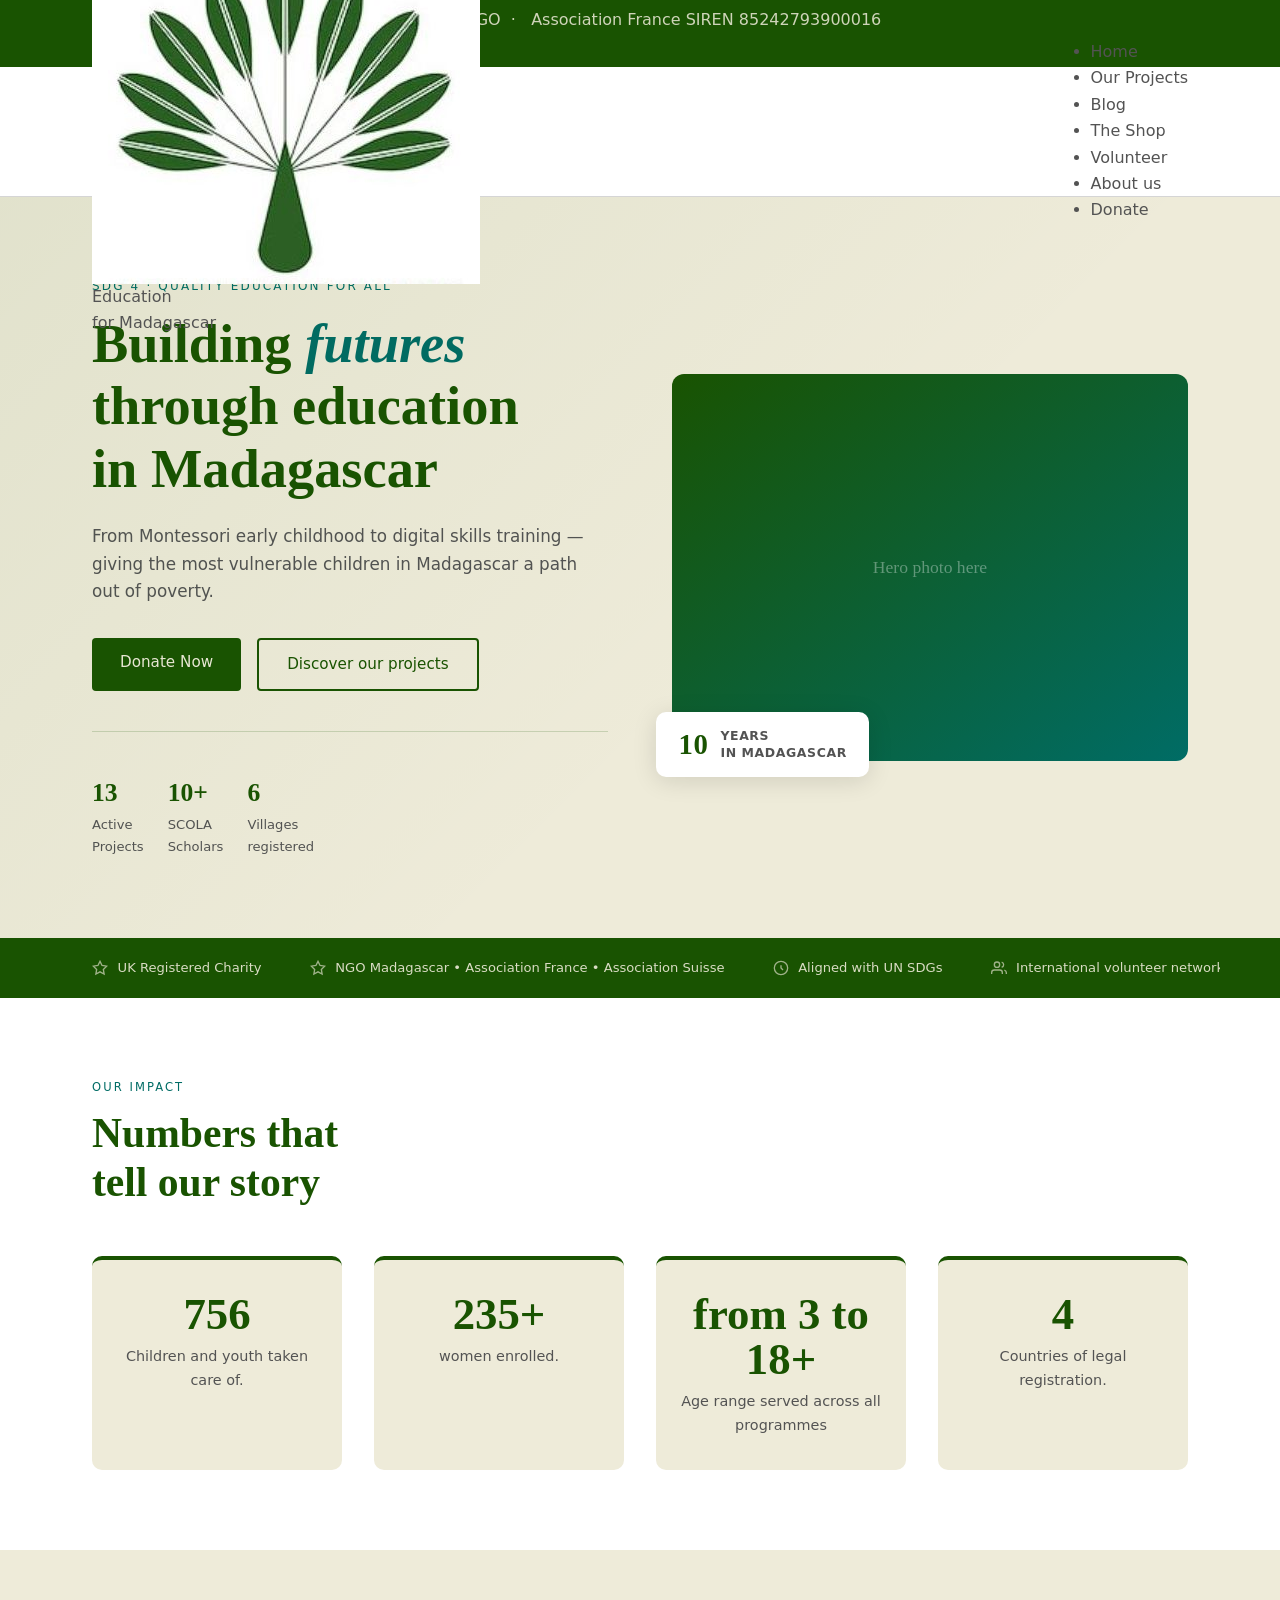
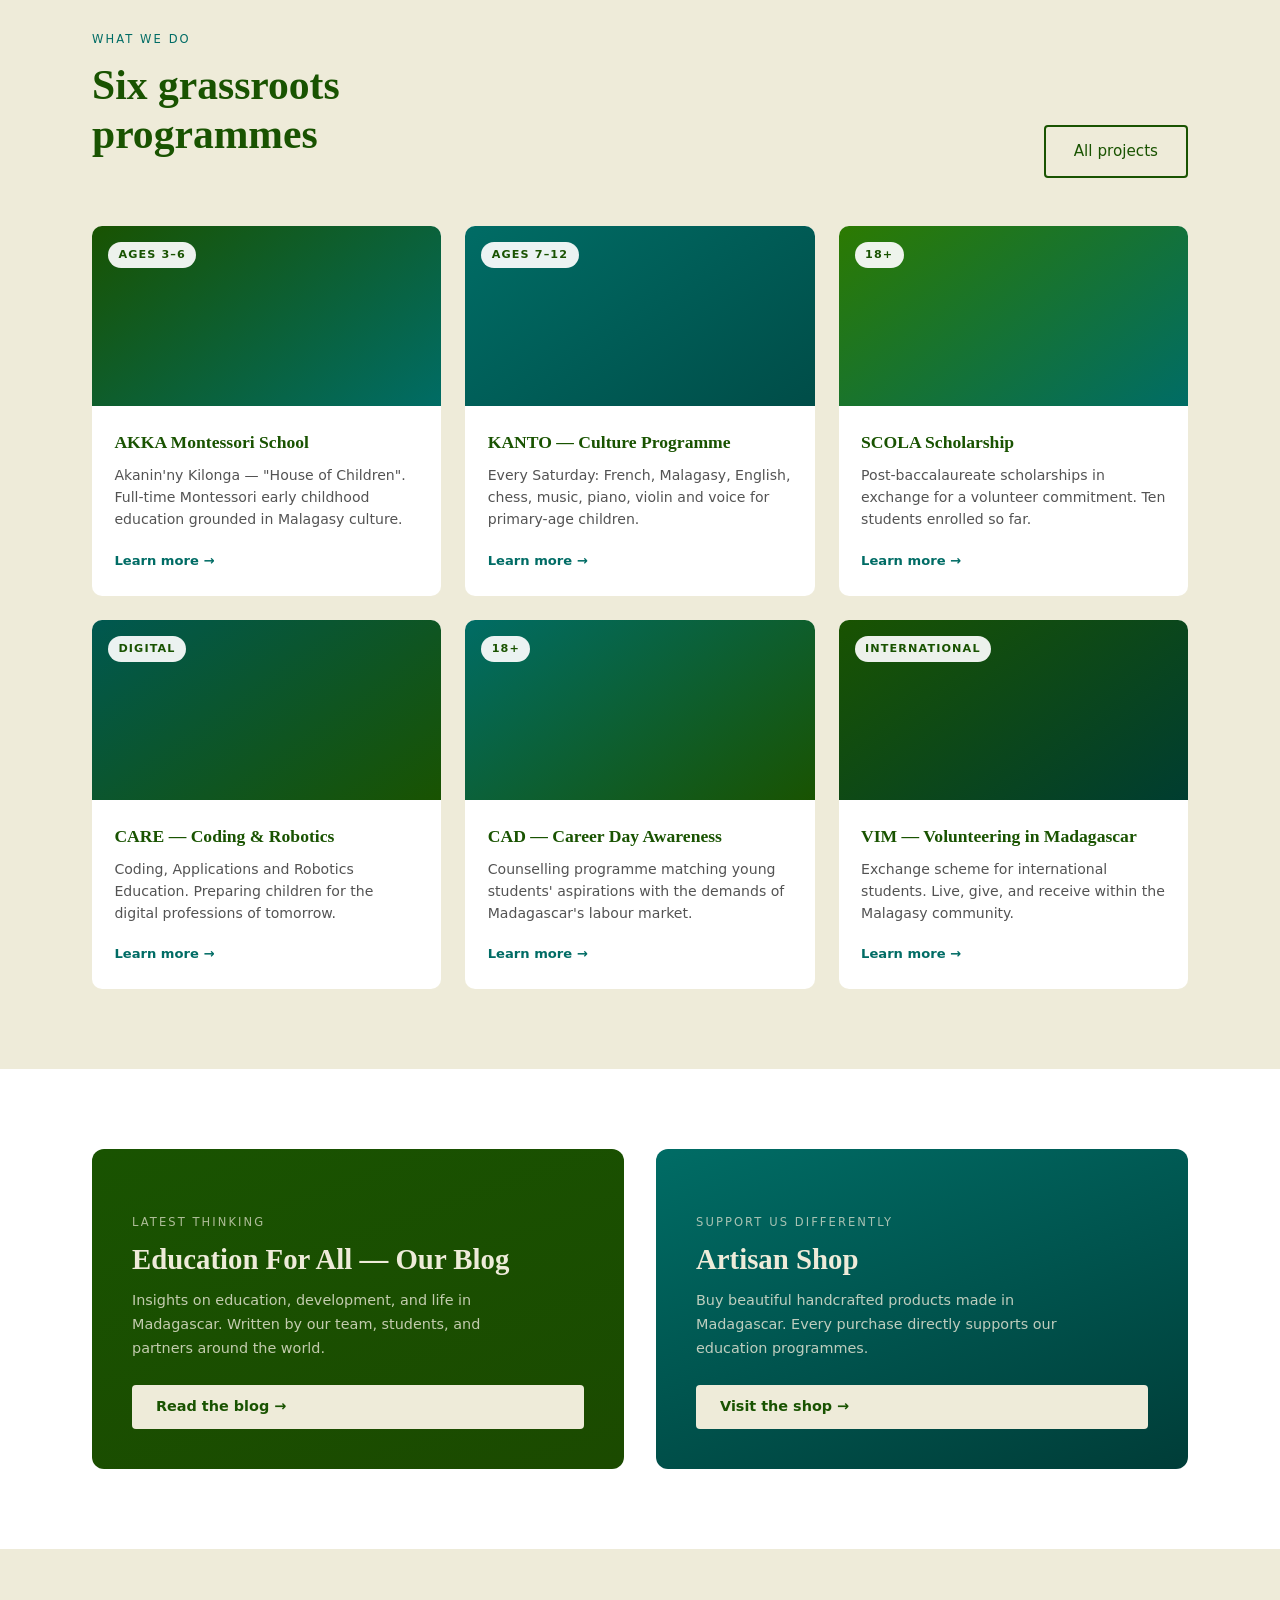
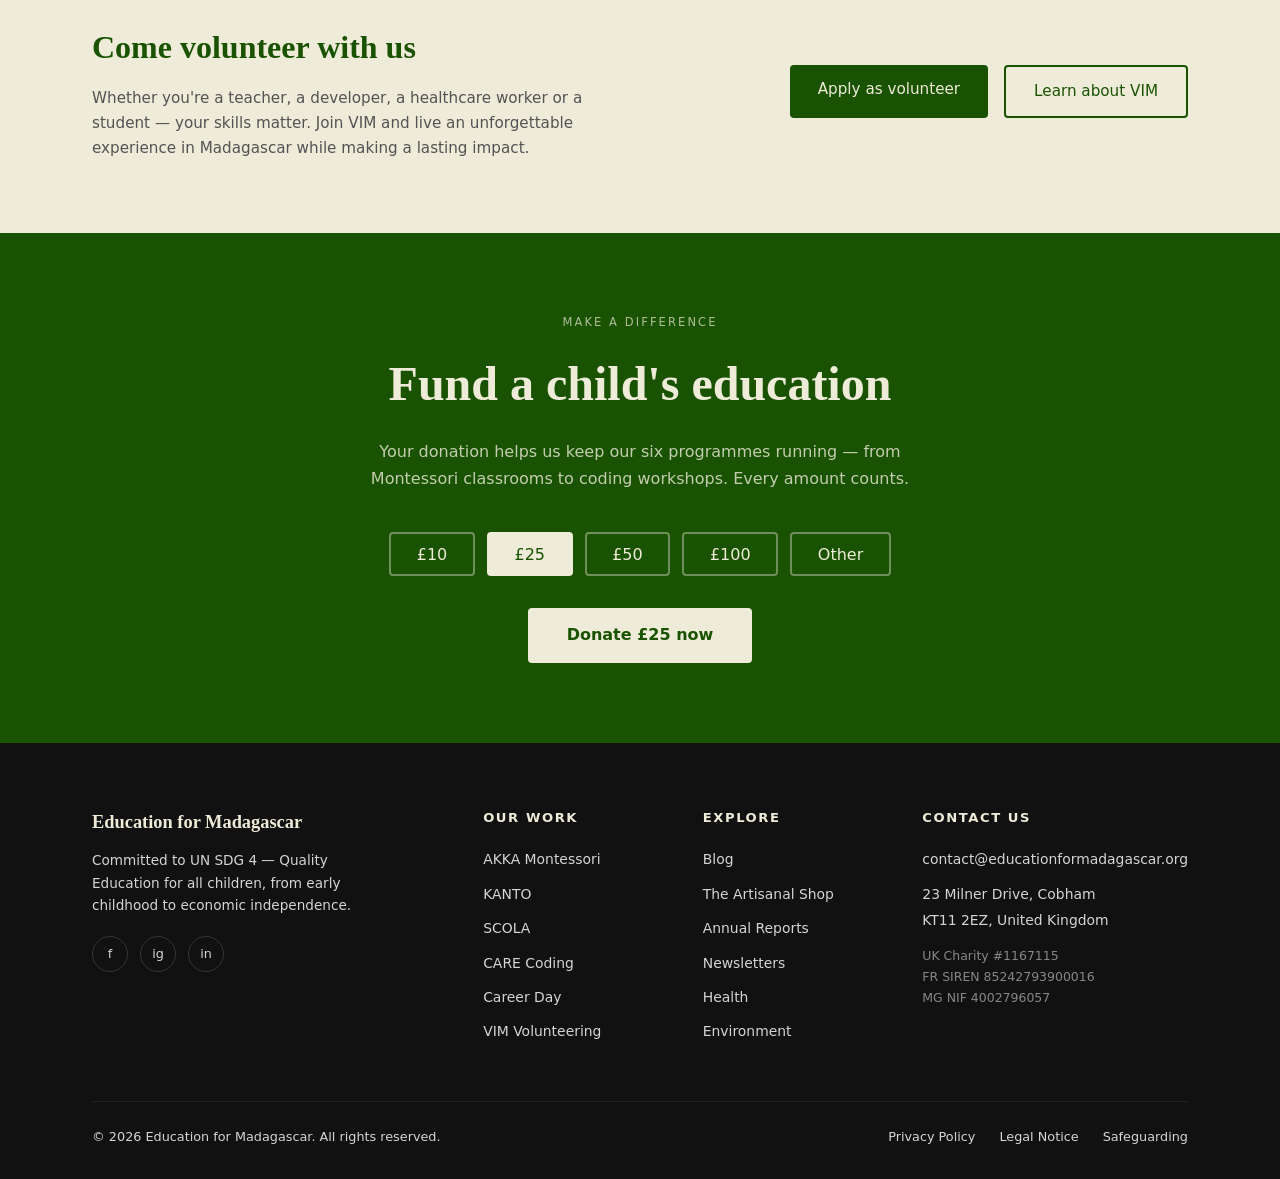
==== commit f0ffbb92: "Update homepage.html" ====
--- a/homepage.html
+++ b/homepage.html
@@ -163,316 +163,112 @@
     /* ═══════════════════════════════════════════════════════════════
      NAVBAR LOGIC & DESIGN  ── V0 Branding + V1 structure 
      ═══════════════════════════════════════════════════════════════ */
+    /* ═══════════════════════════════════════════════════════════════
+     NAVBAR (FIXED ENGINE)
+     ═══════════════════════════════════════════════════════════════ */
+  .navbar { position: sticky; top: 0; z-index: 200; background: var(--white); border-bottom: 1px solid var(--silver); height: var(--nav-h); transition: box-shadow var(--ease); }
+  .navbar.is-scrolled { box-shadow: 0 2px 20px rgba(0,0,0,.08); }
+  .navbar .container  { height: 100%; display: flex; align-items: center; justify-content: space-between; }
+
+  /* Logo Grouping */
+  .navbar__logo { display: flex; align-items: center; gap: .6rem; flex-shrink: 0; }
+  .logo-circle {
+    width: 44px; height: 44px; border-radius: 50%; background: var(--green);
+    display: flex; align-items: center; justify-content: center;
+    color: var(--cream); font-size: .7rem; font-weight: 600; letter-spacing: .06em;
+    flex-shrink: 0; overflow: hidden;
+  }
+  .logo-text { font-family: var(--font-display); font-size: .85rem; font-weight: 700; color: var(--green); line-height: 1.2; text-transform: uppercase; letter-spacing: .04em; }
+
+  /* Desktop List System */
+  .nav__list { display: flex; align-items: center; height: 100%; gap: 0.2rem; margin-left: auto; }
+  .nav__item  { position: relative; height: 100%; display: flex; align-items: center; }
+  .nav__link  { display: flex; align-items: center; gap: .3rem; padding: 0.45rem 0.8rem; font-size: .875rem; font-weight: 500; color: var(--charcoal); white-space: nowrap; border-radius: var(--r); background: none; border: none; transition: color var(--ease), background var(--ease); user-select: none; }
+  .nav__link:hover { color: var(--green); background: var(--cream); }
+  .nav__link.is-active { color: var(--green); background: var(--cream); font-weight: 600; }
+  .nav__item.is-open .nav__link { color: var(--green); background: var(--cream); }
+  
+  .nav__chevron { width: 6px; height: 6px; border-right: 1.5px solid currentColor; border-bottom: 1.5px solid currentColor; transform: rotate(45deg); transition: transform var(--ease); flex-shrink: 0; margin-left: 2px; display: inline-block; }
+  .nav__item.is-open .nav__chevron { transform: rotate(-135deg) translateY(1px); }
+
+  /* Dropdown Layouts */
+  .dropdown {
+    visibility: hidden; opacity: 0; pointer-events: none; transform: translateY(6px);
+    transition: opacity var(--ease), transform var(--ease);
+    position: absolute; top: calc(var(--nav-h) - 8px); left: 50%; transform: translateX(-50%) translateY(6px); min-width: 260px;
+    background: var(--white); border: 1px solid var(--silver);
+    border-radius: var(--r-lg); box-shadow: 0 10px 32px rgba(0,0,0,.09); padding: .5rem 0;
+  }
+  .nav__item.is-open .dropdown { visibility: visible; opacity: 1; pointer-events: auto; transform: translateX(-50%) translateY(0); }
+  .dropdown__link { display: block; padding: .6rem 1.2rem; font-size: .875rem; color: var(--charcoal); transition: background var(--ease), color var(--ease); }
+  .dropdown__link:hover { background: var(--cream); color: var(--green); }
+  .dropdown__sub { display: block; font-size: .75rem; color: var(--charcoal); opacity: .6; margin-top: .1rem; font-weight: 400; }
+  .dropdown__separator { height: 1px; background: var(--silver); margin: .4rem 1.2rem; opacity: .5; }
+
+  /* Mega Menu Layout */
+  .dropdown--mega {
+    visibility: hidden; opacity: 0; pointer-events: none; transform: translateY(6px);
+    transition: opacity var(--ease), transform var(--ease);
+    position: absolute; top: calc(var(--nav-h) - 8px); right: -120px; width: 640px;
+    background: var(--white); border: 1px solid var(--silver);
+    border-radius: var(--r-lg); box-shadow: 0 10px 32px rgba(0,0,0,.09);
+    display: grid; grid-template-columns: 1.1fr 1fr 180px; overflow: hidden;
+  }
+  .nav__item.is-open .dropdown--mega { visibility: visible; opacity: 1; pointer-events: auto; transform: translateY(0); }
+  .mega__col { padding: 1.4rem 1.2rem; }
+  .mega__col:not(:last-child) { border-right: 1px solid rgba(213,213,213,.5); }
+  .mega__col:last-child { background: #f8f7f2; }
+  .mega__heading { font-size: .67rem; font-weight: 600; text-transform: uppercase; letter-spacing: .14em; margin-bottom: .6rem; padding-bottom: .5rem; border-bottom: 1px solid var(--silver); }
+  .mega__heading--edu { color: var(--green); }
+  .mega__heading--health { color: var(--teal); }
+  .mega__heading--env { color: #2c7a01; }
+  
+  .mega__link { display: flex; align-items: center; justify-content: space-between; gap: .5rem; padding: .4rem 0.4rem; font-size: .83rem; color: var(--charcoal); border-radius: var(--r); transition: background var(--ease), color var(--ease); }
+  .mega__link:hover { background: var(--cream); color: var(--green); }
+  .badge { font-size: .62rem; font-weight: 600; letter-spacing: .06em; text-transform: uppercase; padding: .12rem .45rem; border-radius: 20px; flex-shrink: 0; }
+  .badge--age { background: #e8f0e5; color: var(--green); }
+  .badge--new { background: #fff8e1; color: #b78103; }
+  .badge--int { background: #e6f4f3; color: var(--teal); }
+  .mega__summary { font-size: .8rem; line-height: 1.6; color: var(--charcoal); margin-bottom: 1rem; }
+  .mega__all-link { display: inline-flex; align-items: center; gap: .3rem; font-size: .82rem; font-weight: 600; color: var(--green); transition: gap var(--ease); }
+  .mega__all-link:hover { gap: .55rem; }
+  .mega__col-gap { margin-top: .9rem; }
+
+  /* Desktop Action Buttons */
+  .nav__actions { display: flex; align-items: center; gap: .75rem; margin-left: 1.5rem; flex-shrink: 0; }
+  .btn-shop { padding: .45rem .8rem; font-size: .85rem; font-weight: 500; color: var(--teal); transition: color var(--ease); }
+  .btn-shop:hover { text-decoration: underline; }
+  .btn-donate { padding: .45rem 1.1rem; font-size: .85rem; font-weight: 600; background: var(--teal); color: var(--white); border-radius: var(--r); transition: background var(--ease); }
+  .btn-donate:hover { background: #005850; }
+
+  /* Mobile Hamburger */
+  .hamburger { display: none; flex-direction: column; justify-content: center; gap: 5px; width: 40px; height: 40px; padding: .6rem; border-radius: var(--r); cursor: pointer; z-index: 210; }
+  .hamburger:hover { background: var(--cream); }
+  .hamburger__bar { width: 22px; height: 2px; background: var(--green); border-radius: 2px; transition: transform var(--ease), opacity var(--ease); margin: 0 auto; }
+  .hamburger.is-open .hamburger__bar:nth-child(1) { transform: translateY(7px) rotate(45deg); }
+  .hamburger.is-open .hamburger__bar:nth-child(2) { opacity: 0; }
+  .hamburger.is-open .hamburger__bar:nth-child(3) { transform: translateY(-7px) rotate(-45deg); }
+
+  /* ═══════════════════════════════════════════════════════════════
+     MOBILE DRAWER (FIXED ENGINE)
+     ═══════════════════════════════════════════════════════════════ */
+  .mobile-drawer { display: none; position: fixed; top: 0; right: 0; bottom: 0; width: 100%; max-width: 320px; background: var(--white); box-shadow: -10px 0 40px rgba(0,0,0,0.1); overflow-y: auto; z-index: 190; padding: calc(var(--nav-h) + var(--topbar-h) + 1rem) 1.5rem 2rem; transform: translateX(100%); transition: transform var(--ease); }
+  .mobile-drawer.is-open { display: flex; flex-direction: column; transform: translateX(0); }
+  
+  .mob-section { border-bottom: 1px solid var(--silver); }
+  .mob-section__toggle { width: 100%; display: flex; align-items: center; justify-content: space-between; padding: 1rem 0; font-size: 1.05rem; font-weight: 500; color: var(--green); background: none; text-align: left; cursor: pointer; }
+  .mob-section__content { max-height: 0; overflow: hidden; transition: max-height var(--ease), padding var(--ease); display: flex; flex-direction: column; gap: 0.25rem; }
+  .mob-section.is-open .mob-section__content { max-height: 800px; padding-bottom: 1rem; }
+  
+  .mob-subheading { font-size: .67rem; font-weight: 600; text-transform: uppercase; letter-spacing: .14em; color: #888; margin: 0.75rem 0 0.25rem; }
+  .mob-link { display: flex; align-items: center; justify-content: space-between; padding: .5rem .5rem; font-size: .95rem; color: var(--charcoal); border-radius: var(--r); }
+  .mob-link:hover { background: var(--cream); }
+  
+  .mob-actions { display: flex; flex-direction: column; gap: .75rem; margin-top: auto; padding-top: 2rem; }
+  .mob-actions .btn-shop { text-align: center; border: 1px solid var(--teal); border-radius: var(--r); padding: 0.65rem; color: var(--teal); }
+  .mob-actions .btn-donate { text-align: center; background: var(--teal); color: var(--white); border-radius: var(--r); padding: 0.65rem; font-weight: 600; }
+
     
-    .navbar {
-      position: sticky;
-      top: 0;
-      z-index: 100;
-      background: var(--white);
-      border-bottom: 1px solid var(--silver);
-      padding: 1rem 0;
-      transition: box-shadow var(--transition);
-    }
-    .navbar.scrolled { box-shadow: 0 2px 16px rgba(0,0,0,0.09); }
-    .navbar .container {
-      display: flex;
-      align-items: center;
-      justify-content: space-between;
-      gap: 2rem;
-    }
-
-    /* ═══════════ NAVBAR LOGO CONFIGURATION ═══════════ */
-    .navbar-logo {
-      display: flex;
-      align-items: center;
-      gap: 0.5rem;           /* Space between the circle and the text */
-      text-decoration: none;
-    }
-    .logo-circle-container { /* Adjusted cicle contener for the image */
-      width: 72px;
-      height: 72px;
-      background: var(--white);      
-      border-radius: 50%;
-      display: flex;
-      align-items: center;
-      justify-content: center;
-      overflow: hidden; /* Cuts the image so it stays in the circle */
-      padding: 2px;
-      flex-shrink: 0;
-      box-shadow: 0 2px 10px rgba(0, 0, 0, 0.05);
-    }
-    .navbar-brand-img { /* Makes the full image fit sharply without zooming or blurring */
-      width: 100%;
-      height: 100%;
-      object-fit: contain; /* Displays the full logo artwork */
-    }
-    /* Styled text next to logo */
-    .navbar-brand-text {
-      font-family: var(--font-display);
-      color: var(--green);
-      font-size: 0.95rem;
-      font-weight: 700;
-      line-height: 1.15;
-      letter-spacing: 0.02em;
-      text-transform: uppercase;
-    }
-
-
-    /* ═══════════ DESKTOP NAVIGATION LAYOUT ENGINE ═══════════ */
-    .nav__list {
-      display: flex;
-      list-style: none;
-      gap: 0.2rem;                            /* Kept V0 ultra-clean horizontal spacing */
-      margin-left: auto;
-    }
-    .nav__item { position: relative; }
-    .nav__link {
-      background: none;
-      border: none;
-      font-family: inherit;
-      font-size: 0.9rem;                      /* Kept V0 exact font scaling */
-      font-weight: 500;
-      color: var(--charcoal);
-      padding: 0.45rem 0.8rem;                 /* Kept V0 highly touch-accessible link hitboxes */
-      border-radius: var(--radius);
-      cursor: pointer;
-      display: flex;
-      align-items: center;
-      gap: 0.35rem;
-      transition: background var(--transition), color var(--transition);
-    }
-    .nav__link:hover, .nav__link.is-active {
-      background: var(--cream);
-      color: var(--green);
-    }
-    .nav__chevron {
-      width: 8px;
-      height: 5px;
-      background: url("data:image/svg+xml,%3Csvg xmlns='http://www.w3.org/2000/svg' viewBox='0 0 8 5'%3E%3Cpath d='M1 1l3 3 3-3' fill='none' stroke='%23535353' stroke-width='1.5' stroke-linecap='round' stroke-linejoin='round'/%3E%3C/svg%3E") no-repeat center;
-      transition: transform var(--transition);
-      opacity: 0.7;
-    }
-    .nav__item.is-open .nav__chevron { transform: rotate(180deg); }
-
-    /* Standard Dropdown Panels (e.g., About Us) */
-    .dropdown {
-      position: absolute;
-      top: calc(100% + 1rem);
-      left: 50%;
-      transform: translateX(-50%) translateY(10px);
-      background: var(--white);
-      border: 1px solid var(--silver);
-      border-radius: 6px;
-      box-shadow: 0 10px 30px rgba(0,0,0,0.08);
-      padding: 0.75rem;
-      min-width: 280px;
-      opacity: 0;
-      visibility: hidden;
-      transition: opacity var(--transition), transform var(--transition), visibility var(--transition);
-      z-index: 110;
-    }
-    .nav__item.is-open .dropdown {
-      opacity: 1;
-      visibility: visible;
-      transform: translateX(-50%) translateY(0);
-    }
-    .dropdown__link {
-      display: block;
-      padding: 0.6rem 0.8rem;
-      border-radius: var(--radius);
-      transition: background var(--transition);
-      color: var(--charcoal);
-    }
-    .dropdown__link:hover { background: var(--cream); color: var(--green); }
-    .dropdown__sub {
-      display: block;
-      font-size: 0.75rem;
-      color: #777;
-      margin-top: 0.15rem;
-    }
-    .dropdown__separator { height: 1px; background: var(--silver); margin: 0.5rem 0; }
-
-    /* Premium Mega Menu Panels (e.g., Programmes Grid) */
-    .dropdown--mega {
-      position: absolute;
-      top: calc(100% + 1rem);
-      right: -100px;
-      background: var(--white);
-      border: 1px solid var(--silver);
-      border-radius: 8px;
-      box-shadow: 0 12px 40px rgba(0,0,0,0.1);
-      padding: 2rem;
-      display: grid;
-      grid-template-columns: 280px 240px 220px;
-      gap: 2rem;
-      opacity: 0;
-      visibility: hidden;
-      transform: translateY(10px);
-      transition: opacity var(--transition), transform var(--transition), visibility var(--transition);
-      z-index: 110;
-    }
-    .nav__item.is-open .dropdown--mega {
-      opacity: 1;
-      visibility: visible;
-      transform: translateY(0);
-    }
-    .mega__col { display: flex; flex-direction: column; }
-    .mega__heading {
-      font-size: 0.75rem;
-      font-weight: 600;
-      letter-spacing: 0.1em;
-      text-transform: uppercase;
-      margin-bottom: 1rem;
-      padding-bottom: 0.4rem;
-      border-bottom: 1px solid var(--silver);
-    }
-    .mega__heading--edu { color: var(--green); border-bottom-color: rgba(25,83,1,0.2); }
-    .mega__heading--health { color: var(--teal); border-bottom-color: rgba(0,108,101,0.2); }
-    .mega__heading--env { color: #2c7a01; border-bottom-color: rgba(44,122,1,0.2); }
-
-    .mega__link {
-      display: flex;
-      align-items: center;
-      justify-content: space-between;
-      padding: 0.45rem 0.6rem;
-      font-size: 0.88rem;
-      border-radius: var(--radius);
-      color: var(--charcoal);
-      transition: background var(--transition), color var(--transition);
-    }
-    .mega__link:hover { background: var(--cream); color: var(--green); }
-    .mega__summary { font-size: 0.82rem; color: #666; line-height: 1.5; margin-bottom: 1.5rem; white-space: normal; }
-    .mega__all-link { font-size: 0.88rem; font-weight: 600; color: var(--teal); }
-    .mega__all-link:hover { text-decoration: underline; }
-    .mega__col-gap { height: 1.5rem; }
-
-    /* Micro-badges for Dropdowns */
-    .badge {
-      font-size: 0.65rem;
-      font-weight: 600;
-      padding: 0.1rem 0.4rem;
-      border-radius: 10px;
-      text-transform: uppercase;
-    }
-    .badge--age { background: #e8f0e5; color: var(--green); }
-    .badge--int { background: #e0f2f1; color: var(--teal); }
-    .badge--new { background: #fff8e1; color: #b78103; }
-
-    /* Navbar Global Actions */
-    .nav__actions { display: flex; align-items: center; gap: 0.75rem; margin-left: 1.5rem; }
-    .btn-shop {
-      font-size: 0.88rem;
-      font-weight: 500;
-      color: var(--teal);
-      padding: 0.5rem 0.75rem;
-    }
-    .btn-shop:hover { text-decoration: underline; }
-    .btn-donate {
-      background: var(--teal);
-      color: var(--white);
-      padding: 0.45rem 1.1rem;                 /* Kept V0 precise button sizing */
-      border-radius: var(--radius);
-      font-size: 0.9rem;                      /* Kept V0 font size */
-      font-weight: 500;
-      transition: background var(--transition);
-    }
-    .btn-donate:hover { background: #005850; }
-
-    /* Hamburger Button System */
-    .hamburger {
-      display: none;
-      background: none;
-      border: none;
-      cursor: pointer;
-      width: 40px;
-      height: 40px;
-      position: relative;
-      z-index: 130;
-    }
-    .hamburger__bar {
-      display: block;
-      width: 22px;
-      height: 2px;
-      background: var(--green);
-      position: absolute;
-      left: 9px;
-      transition: transform var(--transition), opacity var(--transition), background-color var(--transition);
-    }
-    .hamburger__bar:nth-child(1) { top: 14px; }
-    .hamburger__bar:nth-child(2) { top: 19px; }
-    .hamburger__bar:nth-child(3) { top: 24px; }
-
-    .hamburger.is-open .hamburger__bar { background: var(--charcoal); }
-    .hamburger.is-open .hamburger__bar:nth-child(1) { transform: translateY(5px) rotate(45deg); }
-    .hamburger.is-open .hamburger__bar:nth-child(2) { opacity: 0; }
-    .hamburger.is-open .hamburger__bar:nth-child(3) { transform: translateY(-5px) rotate(-45deg); }
-
-    /* ═══════════ MOBILE SIDE DRAWER CANVAS ═══════════ */
-    .mobile-drawer {
-      position: fixed;
-      top: 0; right: 0; bottom: 0;
-      width: 320px;
-      background: var(--white);
-      box-shadow: -10px 0 40px rgba(0,0,0,0.1);
-      z-index: 120;
-      padding: 6.5rem 1.5rem 2rem;            /* Spaced properly to protect your 68px logo row */
-      display: flex;
-      flex-direction: column;
-      gap: 0.5rem;
-      overflow-y: auto;
-      transform: translateX(100%);
-      transition: transform var(--transition);
-    }
-    .mobile-drawer.is-open { transform: translateX(0); }
-    .mob-section { border-bottom: 1px solid var(--silver); }
-    .mob-section__toggle {
-      width: 100%;
-      background: none;
-      border: none;
-      text-align: left;
-      font-family: inherit;
-      font-size: 1.05rem;
-      font-weight: 500;
-      color: var(--green);
-      padding: 1rem 0;
-      display: flex;
-      justify-content: space-between;
-      align-items: center;
-      cursor: pointer;
-    }
-    .mob-section__content {
-      max-height: 0;
-      overflow: hidden;
-      transition: max-height var(--transition);
-      display: flex;
-      flex-direction: column;
-      gap: 0.25rem;
-    }
-    .mob-section.is-open .mob-section__content { max-height: 500px; padding-bottom: 1rem; }
-    .mob-subheading {
-      font-size: 0.72rem;
-      font-weight: 600;
-      text-transform: uppercase;
-      letter-spacing: 0.05em;
-      color: #888;
-      margin: 0.75rem 0 0.25rem;
-    }
-    .mob-link {
-      display: flex;
-      align-items: center;
-      justify-content: space-between;
-      padding: 0.5rem 0.5rem;
-      font-size: 0.95rem;
-      color: var(--charcoal);
-      border-radius: var(--radius);
-    }
-    .mob-link:hover { background: var(--cream); }
-    .mob-actions { display: flex; flex-direction: column; gap: 0.75rem; margin-top: auto; padding-top: 2rem; }
-    .mob-actions .btn-donate { text-align: center; padding: 0.75rem; }
-    .mob-actions .btn-shop { text-align: center; border: 1px solid var(--teal); border-radius: var(--radius); }
-    
-
-
     /* ═══════════════════════════════════════════════════════════════
      HERO
      ═══════════════════════════════════════════════════════════════ */
@@ -875,24 +671,33 @@
     .footer-legal a { color: var(--silver); transition: color var(--transition); }
     .footer-legal a:hover { color: var(--cream); }
 
-    /* ─── MOBILE ─────────────────────────────────────── */
+    /* ═══════════════════════════════════════════════════════════════
+     MOBILE
+     ═══════════════════════════════════════════════════════════════ */
     @media (max-width: 900px) {
-      .hero .container { grid-template-columns: 1fr; }
-      .hero-media { display: none; }
-      .impact-grid { grid-template-columns: repeat(2, 1fr); }
-      .projects-grid { grid-template-columns: repeat(2, 1fr); }
-      .features-row .container { grid-template-columns: 1fr; }
-      .footer-grid { grid-template-columns: 1fr 1fr; }
-      .volunteer-banner .container { grid-template-columns: 1fr; }
-    }
-    @media (max-width: 600px) {
-      .impact-grid { grid-template-columns: repeat(2, 1fr); }
-      .projects-grid { grid-template-columns: 1fr; }
-      .footer-grid { grid-template-columns: 1fr; }
-      nav ul { display: none; }
-      .hamburger { display: block; margin-left: auto; }
-      .top-bar .container { flex-direction: column; gap: 0.3rem; text-align: center; }
-    }
+   /* 1. Trigger the Nav Layout Engine Switch */
+  .nav__list { display: none !important; }
+  .nav__actions { display: none !important; }
+  .hamburger { display: flex !important; }
+  .mobile-drawer { display: block; } /* Activates the mobile drawer container */
+
+  /* 2. Original V0 Tablet Layout Rules */
+  .hero .container { grid-template-columns: 1fr; }
+  .hero-media { display: none; }
+  .impact-grid { grid-template-columns: repeat(2, 1fr); }
+  .projects-grid { grid-template-columns: repeat(2, 1fr); }
+  .features-row .container { grid-template-columns: 1fr; }
+  .footer-grid { grid-template-columns: 1fr 1fr; }
+  .volunteer-banner .container { grid-template-columns: 1fr; }
+}
+
+@media (max-width: 600px) {
+  /* Cleaned up old 'nav ul' references since .nav__list is handled above */
+  .impact-grid { grid-template-columns: repeat(2, 1fr); }
+  .projects-grid { grid-template-columns: 1fr; }
+  .footer-grid { grid-template-columns: 1fr; }
+  .top-bar .container { flex-direction: column; gap: 0.3rem; text-align: center; }
+}
 
     /* ─── FADE-IN ANIMATION ──────────────────────────── */
     .fade-up {
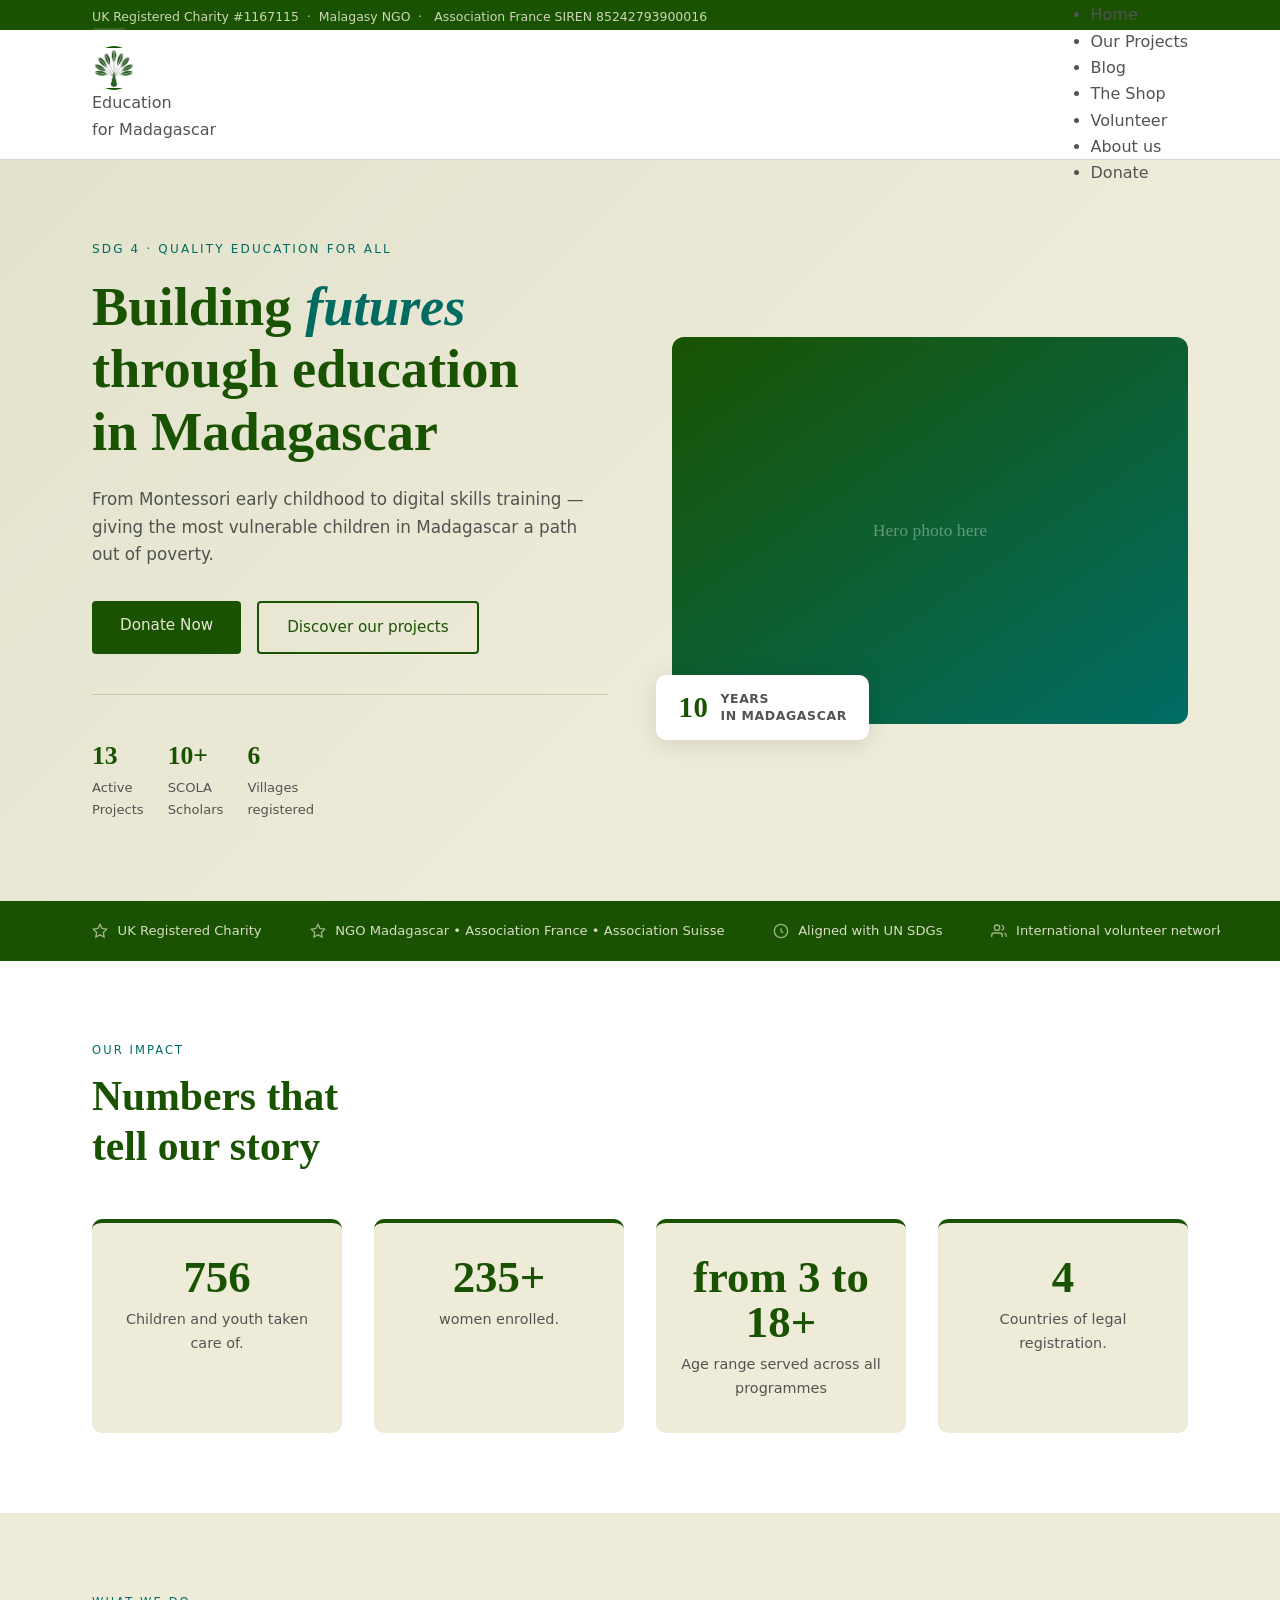
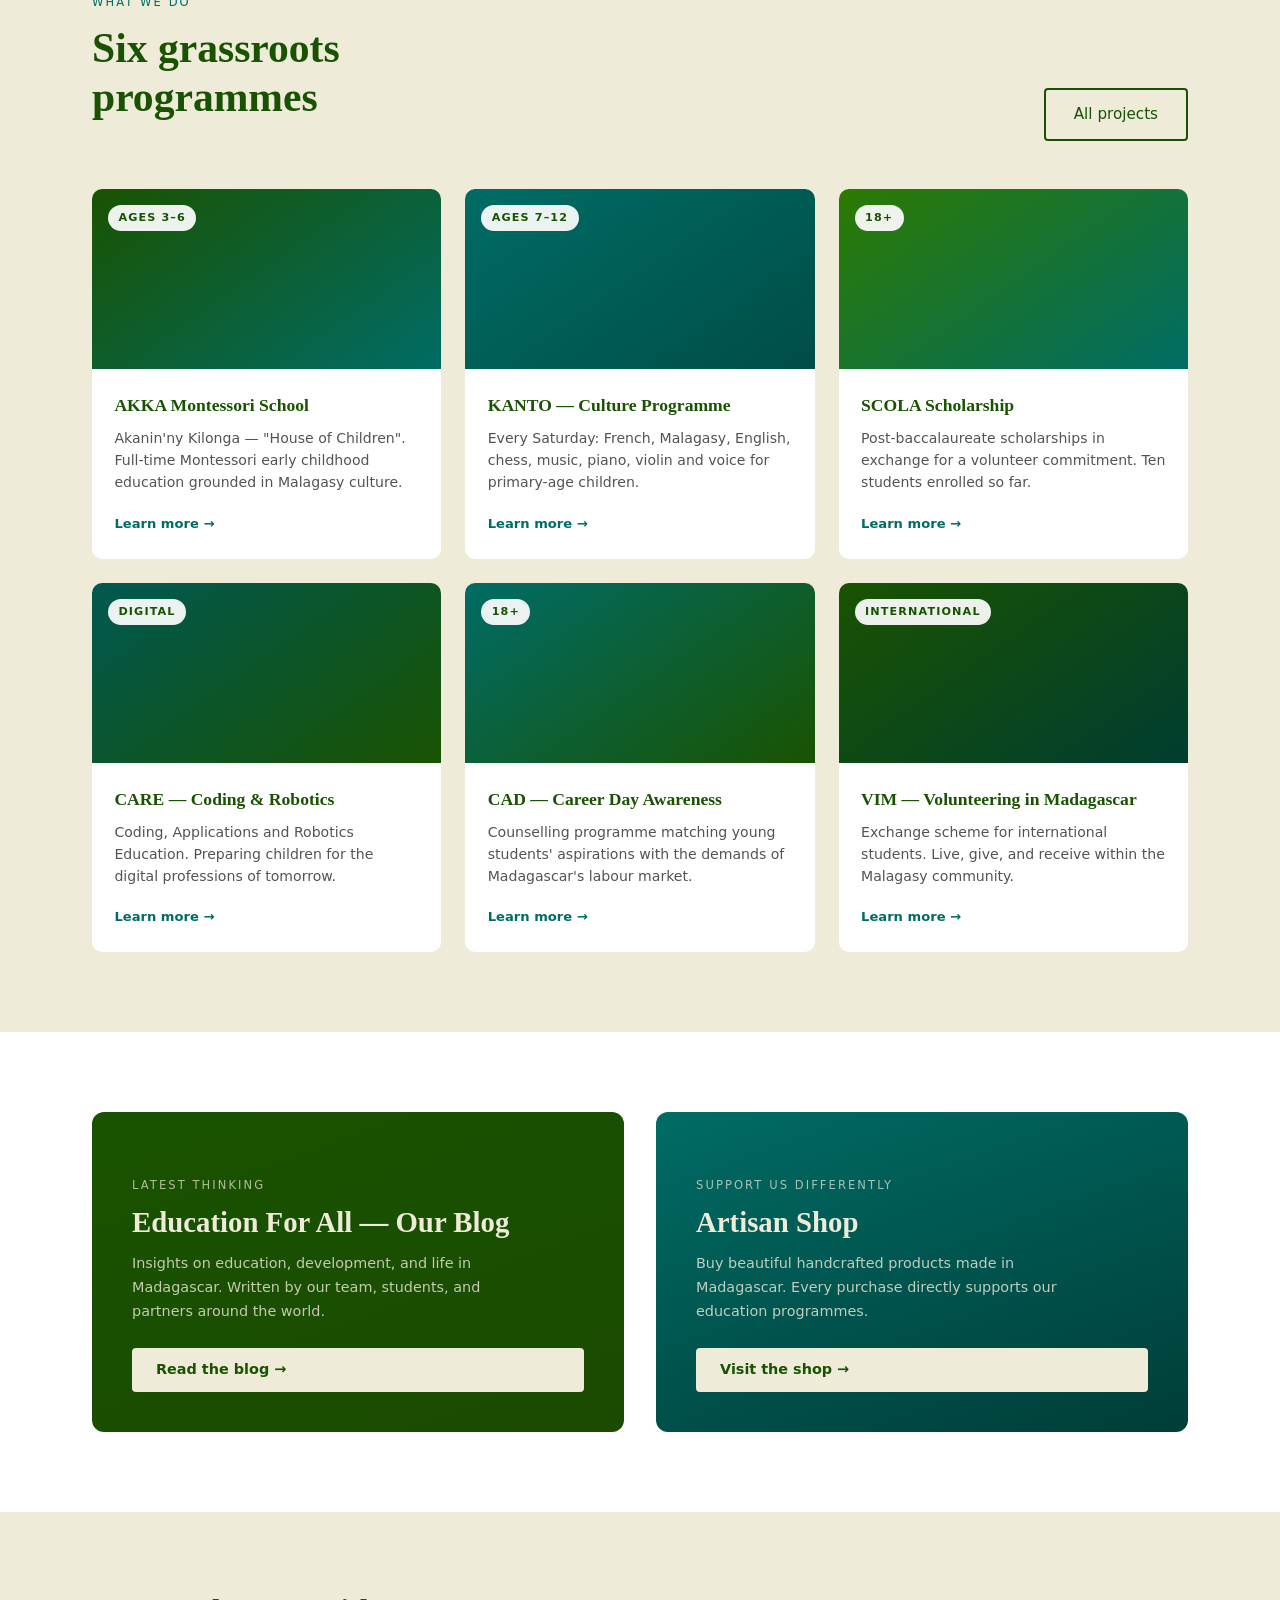
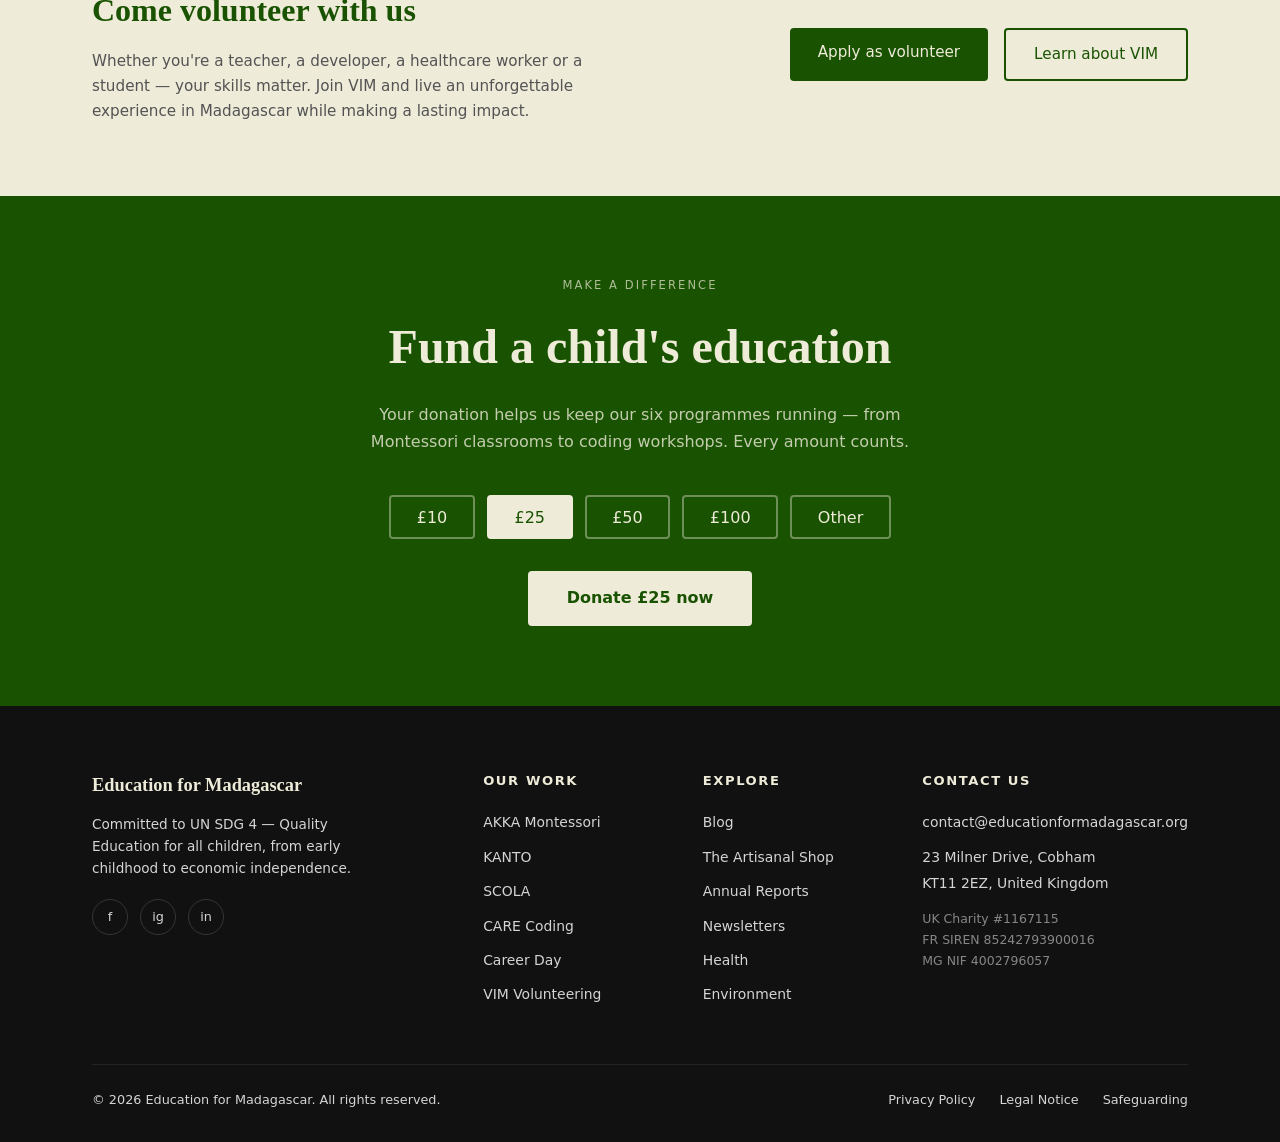
==== commit 407eef95: "Update homepage.html" ====
--- a/homepage.html
+++ b/homepage.html
@@ -106,7 +106,7 @@
     .top-bar {
       background:    var(--green);
       color:         var(--cream);
-      height:        var(--topbar-h)
+      height:        var(--topbar-h);
       font-size:     0.78rem;
       padding:       0.45rem 0;
     }
@@ -163,33 +163,78 @@
     /* ═══════════════════════════════════════════════════════════════
      NAVBAR LOGIC & DESIGN  ── V0 Branding + V1 structure 
      ═══════════════════════════════════════════════════════════════ */
-    /* ═══════════════════════════════════════════════════════════════
-     NAVBAR (FIXED ENGINE)
-     ═══════════════════════════════════════════════════════════════ */
-  .navbar { position: sticky; top: 0; z-index: 200; background: var(--white); border-bottom: 1px solid var(--silver); height: var(--nav-h); transition: box-shadow var(--ease); }
-  .navbar.is-scrolled { box-shadow: 0 2px 20px rgba(0,0,0,.08); }
-  .navbar .container  { height: 100%; display: flex; align-items: center; justify-content: space-between; }
-
-  /* Logo Grouping */
-  .navbar__logo { display: flex; align-items: center; gap: .6rem; flex-shrink: 0; }
-  .logo-circle {
-    width: 44px; height: 44px; border-radius: 50%; background: var(--green);
-    display: flex; align-items: center; justify-content: center;
-    color: var(--cream); font-size: .7rem; font-weight: 600; letter-spacing: .06em;
-    flex-shrink: 0; overflow: hidden;
+  .navbar { 
+    position: sticky; 
+    top: 0; 
+    z-index: 200; 
+    background: var(--white); 
+    border-bottom: 1px solid var(--silver); 
+    height: var(--nav-h); 
+    transition: box-shadow var(--ease); 
   }
-  .logo-text { font-family: var(--font-display); font-size: .85rem; font-weight: 700; color: var(--green); line-height: 1.2; text-transform: uppercase; letter-spacing: .04em; }
-
+  .navbar.is-scrolled { 
+    box-shadow: 0 2px 20px rgba(0,0,0,.08); 
+  }
+  .navbar .container  { 
+    height: 100%; 
+    display: flex; 
+    align-items: center; 
+    justify-content: space-between; 
+  }
+
+  /* ═══════════ LOGO GROUP ═══════════ */
+  .navbar__logo {
+    display: flex; 
+    align-items: center; 
+    gap: 0.6rem; 
+    flex-shrink: 0;
+    text-decoration: none;
+  }
+  .logo-circle-container {
+    width: 44px; 
+    height: 44px; 
+    border-radius: 50%; 
+    background: var(--green);
+    display: flex; 
+    align-items: center; 
+    justify-content: center;
+  }
+  .logo-text { 
+    font-family: var(--font-display); 
+    font-size: 0.85rem; 
+    font-weight: 700; 
+    color: var(--green); 
+    line-height: 1.2; 
+    text-transform: uppercase; 
+    letter-spacing: 0.04em; 
+  }
+
+
+/* D'OU CA SORT ?? 
+    color: var(--cream); 
+    font-size: .7rem; 
+    font-weight: 600; 
+    letter-spacing: 0.06em;
+    flex-shrink: 0; 
+    overflow: hidden;  */
+    
   /* Desktop List System */
-  .nav__list { display: flex; align-items: center; height: 100%; gap: 0.2rem; margin-left: auto; }
-  .nav__item  { position: relative; height: 100%; display: flex; align-items: center; }
-  .nav__link  { display: flex; align-items: center; gap: .3rem; padding: 0.45rem 0.8rem; font-size: .875rem; font-weight: 500; color: var(--charcoal); white-space: nowrap; border-radius: var(--r); background: none; border: none; transition: color var(--ease), background var(--ease); user-select: none; }
-  .nav__link:hover { color: var(--green); background: var(--cream); }
-  .nav__link.is-active { color: var(--green); background: var(--cream); font-weight: 600; }
-  .nav__item.is-open .nav__link { color: var(--green); background: var(--cream); }
+  .nav__list { display: flex; align-items: center; height: 100%; gap: 0.2rem; margin-left: auto; 
+             }
+  .nav__item  { position: relative; height: 100%; display: flex; align-items: center; 
+              }
+  .nav__link  { display: flex; align-items: center; gap: .3rem; padding: 0.45rem 0.8rem; font-size: .875rem; font-weight: 500; color: var(--charcoal); white-space: nowrap; border-radius: var(--r); background: none; border: none; transition: color var(--ease), background var(--ease); user-select: none; 
+              }
+  .nav__link:hover { color: var(--green); background: var(--cream); 
+                   }
+  .nav__link.is-active { color: var(--green); background: var(--cream); font-weight: 600; 
+                       }
+  .nav__item.is-open .nav__link { color: var(--green); background: var(--cream); 
+                  }
   
   .nav__chevron { width: 6px; height: 6px; border-right: 1.5px solid currentColor; border-bottom: 1.5px solid currentColor; transform: rotate(45deg); transition: transform var(--ease); flex-shrink: 0; margin-left: 2px; display: inline-block; }
-  .nav__item.is-open .nav__chevron { transform: rotate(-135deg) translateY(1px); }
+  .nav__item.is-open .nav__chevron { transform: rotate(-135deg) translateY(1px); 
+                                   }
 
   /* Dropdown Layouts */
   .dropdown {
@@ -199,11 +244,16 @@
     background: var(--white); border: 1px solid var(--silver);
     border-radius: var(--r-lg); box-shadow: 0 10px 32px rgba(0,0,0,.09); padding: .5rem 0;
   }
-  .nav__item.is-open .dropdown { visibility: visible; opacity: 1; pointer-events: auto; transform: translateX(-50%) translateY(0); }
-  .dropdown__link { display: block; padding: .6rem 1.2rem; font-size: .875rem; color: var(--charcoal); transition: background var(--ease), color var(--ease); }
-  .dropdown__link:hover { background: var(--cream); color: var(--green); }
-  .dropdown__sub { display: block; font-size: .75rem; color: var(--charcoal); opacity: .6; margin-top: .1rem; font-weight: 400; }
-  .dropdown__separator { height: 1px; background: var(--silver); margin: .4rem 1.2rem; opacity: .5; }
+  .nav__item.is-open .dropdown { visibility: visible; opacity: 1; pointer-events: auto; transform: translateX(-50%) translateY(0); 
+                               }
+  .dropdown__link { display: block; padding: .6rem 1.2rem; font-size: .875rem; color: var(--charcoal); transition: background var(--ease), color var(--ease); 
+                  }
+  .dropdown__link:hover { background: var(--cream); color: var(--green); 
+                        }
+  .dropdown__sub { display: block; font-size: .75rem; color: var(--charcoal); opacity: .6; margin-top: .1rem; font-weight: 400; 
+                 }
+  .dropdown__separator { height: 1px; background: var(--silver); margin: .4rem 1.2rem; opacity: .5; 
+                       }
 
   /* Mega Menu Layout */
   .dropdown--mega {
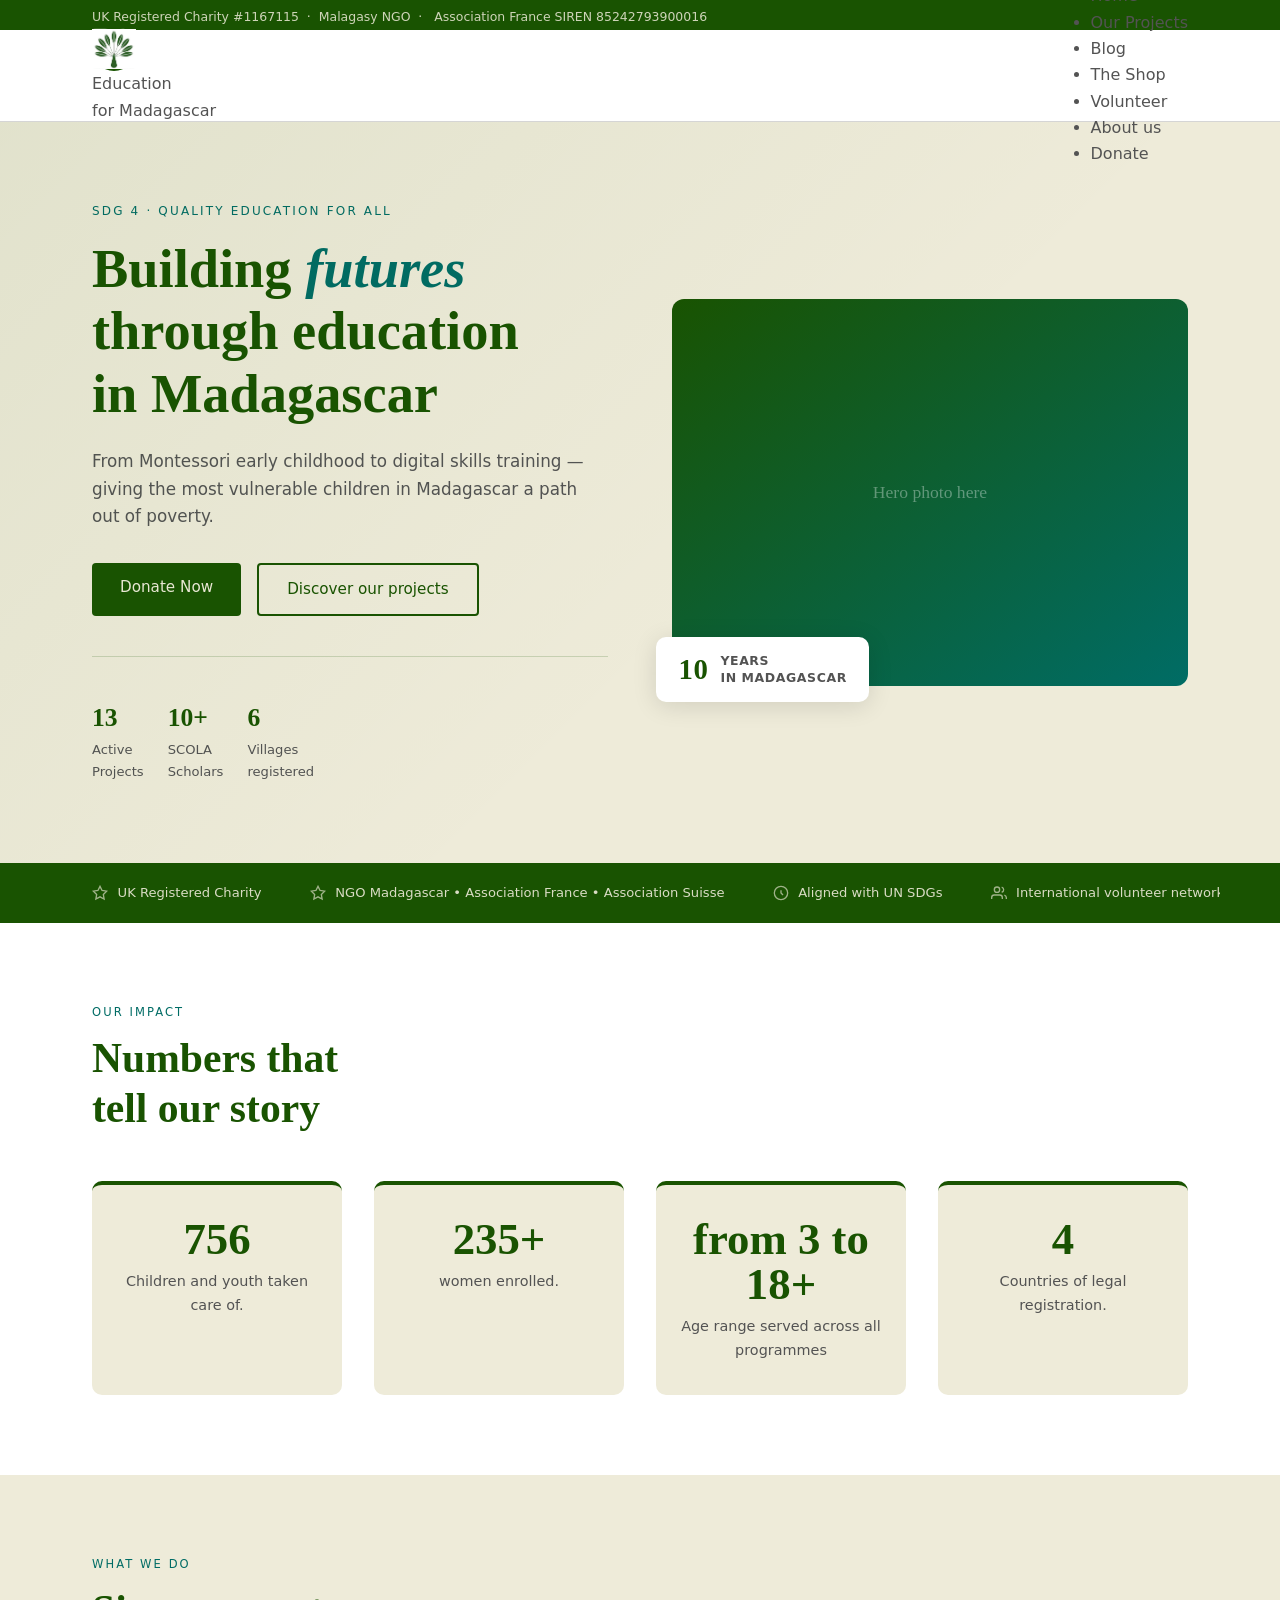
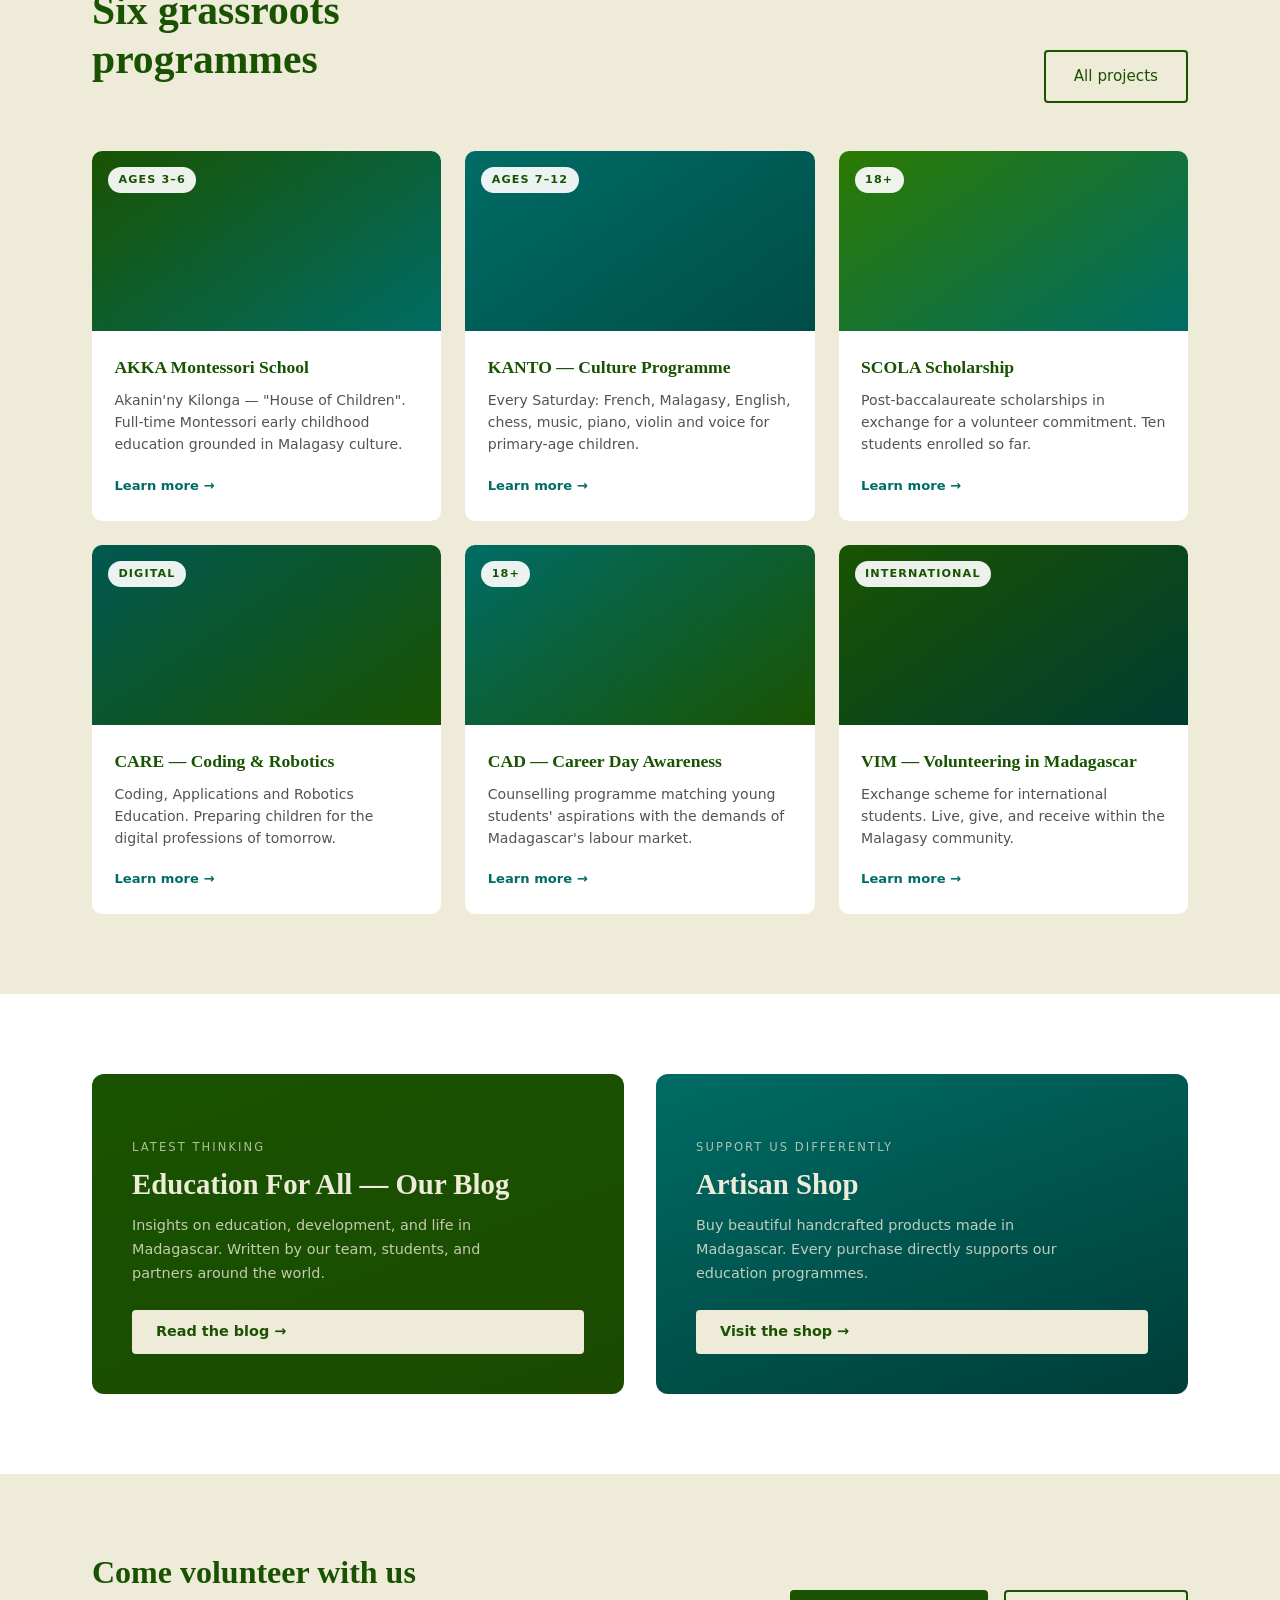
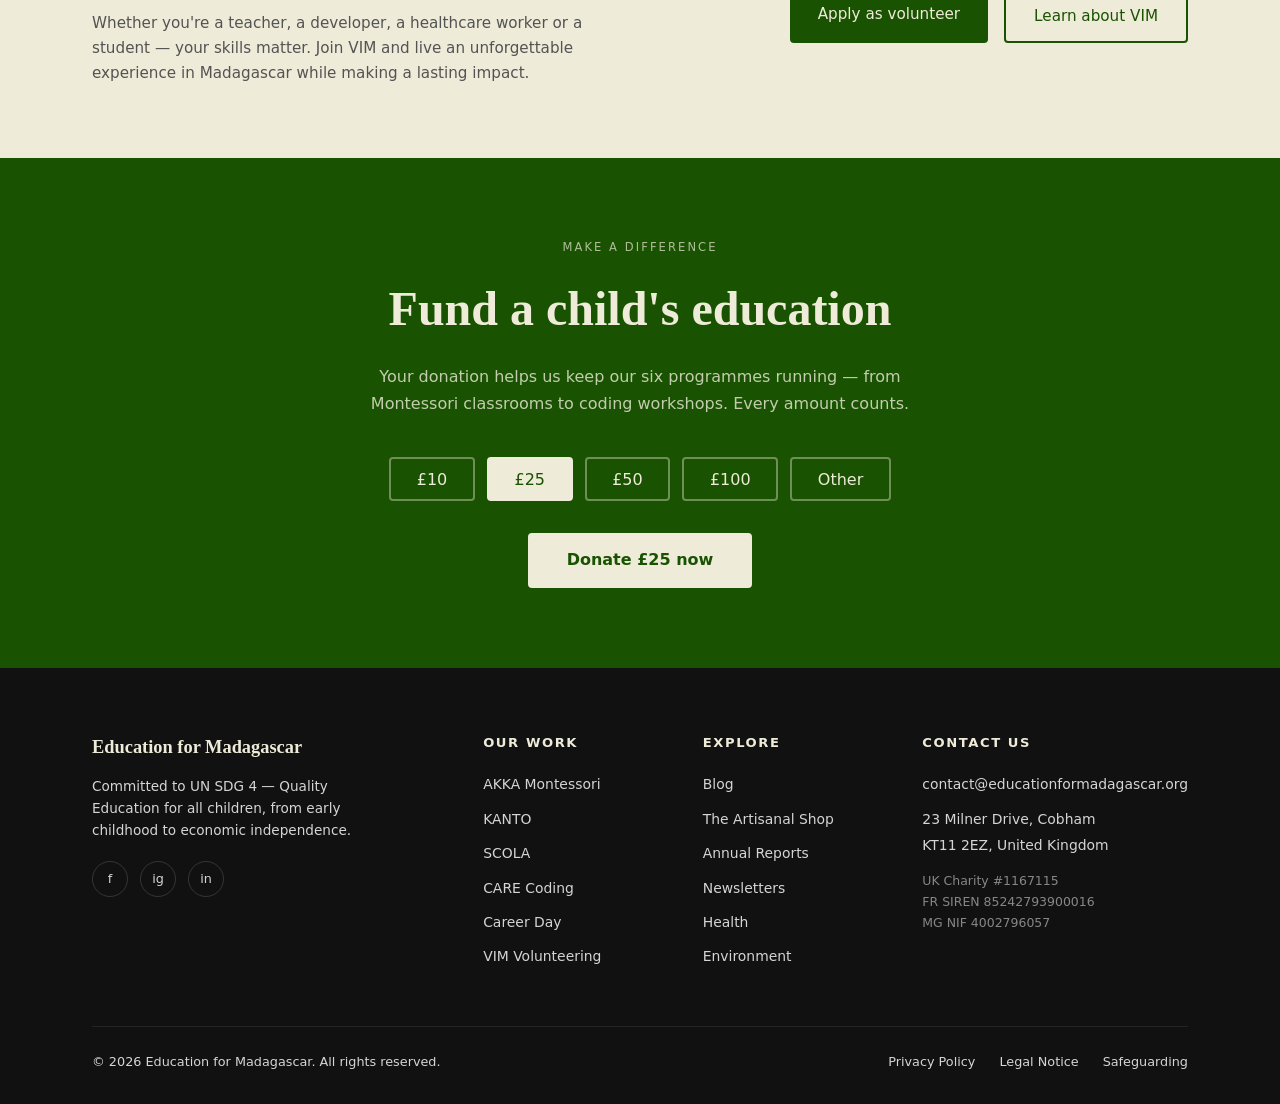
==== commit 38bc9085: "Update homepage.html" ====
--- a/homepage.html
+++ b/homepage.html
@@ -34,9 +34,10 @@
       --max-w:        1160px;
       --transition:   0.22s ease;
       --transition2:  0.3s cubic-bezier(0.22, 1, 0.36, 1);
+      --ease: var(--transition2);                              /* Just in case */
 
       --topbar-h:     30px;
-      --nav-h:        130px;          /* TEST!!! */
+      --nav-h:        92px;          /* TEST!!! */
 
     }
 
@@ -69,11 +70,11 @@
       transition:    background var(--transition), color var(--transition), transform var(--transition);
     }
     
-    .btn:            hover { transform: translateY(-2px); }
+    .btn:hover { transform: translateY(-2px); }
     .btn-primary   { background: var(--green);  color: var(--cream); }
     .btn-primary:hover { background: #1f6701; }
     .btn-outline   { border: 2px solid var(--green); color: var(--green); }
-    .btn-outline:    hover { background: var(--green); color: var(--cream); }
+    .btn-outline:hover { background: var(--green); color: var(--cream); }
     .btn-teal { background: var(--teal); color: var(--white); }
     .btn-teal:hover { background: #005850; }
    
@@ -219,17 +220,46 @@
     overflow: hidden;  */
     
   /* Desktop List System */
-  .nav__list { display: flex; align-items: center; height: 100%; gap: 0.2rem; margin-left: auto; 
-             }
-  .nav__item  { position: relative; height: 100%; display: flex; align-items: center; 
-              }
-  .nav__link  { display: flex; align-items: center; gap: .3rem; padding: 0.45rem 0.8rem; font-size: .875rem; font-weight: 500; color: var(--charcoal); white-space: nowrap; border-radius: var(--r); background: none; border: none; transition: color var(--ease), background var(--ease); user-select: none; 
-              }
-  .nav__link:hover { color: var(--green); background: var(--cream); 
-                   }
-  .nav__link.is-active { color: var(--green); background: var(--cream); font-weight: 600; 
-                       }
-  .nav__item.is-open .nav__link { color: var(--green); background: var(--cream); 
+  .nav__list { 
+    display: flex; 
+    align-items: center; 
+    height: 100%; 
+    gap: 0.2rem; 
+    margin-left: auto; 
+   } 
+  .nav__item  { 
+    position: relative; 
+    height: 100%; 
+    display: flex; 
+    align-items: center; 
+  }
+  .nav__link  { 
+    display: flex; 
+    align-items: center; 
+    gap: 0.3rem; 
+    padding: 0.45rem 0.8rem; 
+    font-size: .875rem; 
+    font-weight: 500; 
+    color: var(--charcoal); 
+    white-space: nowrap; 
+    border-radius: var(--radius); 
+    background: none; 
+    border: none; 
+    transition:  color var(--transition);
+    background var(--transition); 
+    user-select: none; 
+  }
+  .nav__link:hover { 
+    color: var(--green); 
+    background: var(--cream);
+  }
+  .nav__link.is-active { 
+    color: var(--green); 
+    background: var(--cream); 
+    font-weight: 600; 
+ }
+  .nav__item.is-open 
+    .nav__link { color: var(--green); background: var(--cream); 
                   }
   
   .nav__chevron { width: 6px; height: 6px; border-right: 1.5px solid currentColor; border-bottom: 1.5px solid currentColor; transform: rotate(45deg); transition: transform var(--ease); flex-shrink: 0; margin-left: 2px; display: inline-block; }
@@ -242,7 +272,8 @@
     transition: opacity var(--ease), transform var(--ease);
     position: absolute; top: calc(var(--nav-h) - 8px); left: 50%; transform: translateX(-50%) translateY(6px); min-width: 260px;
     background: var(--white); border: 1px solid var(--silver);
-    border-radius: var(--r-lg); box-shadow: 0 10px 32px rgba(0,0,0,.09); padding: .5rem 0;
+    border-radius: var(--radius-lg); 
+    box-shadow: 0 10px 32px rgba(0,0,0,.09); padding: .5rem 0;
   }
   .nav__item.is-open .dropdown { visibility: visible; opacity: 1; pointer-events: auto; transform: translateX(-50%) translateY(0); 
                                }
@@ -261,7 +292,7 @@
     transition: opacity var(--ease), transform var(--ease);
     position: absolute; top: calc(var(--nav-h) - 8px); right: -120px; width: 640px;
     background: var(--white); border: 1px solid var(--silver);
-    border-radius: var(--r-lg); box-shadow: 0 10px 32px rgba(0,0,0,.09);
+    border-radius: var(--radius-lg); box-shadow: 0 10px 32px rgba(0,0,0,.09);
     display: grid; grid-template-columns: 1.1fr 1fr 180px; overflow: hidden;
   }
   .nav__item.is-open .dropdown--mega { visibility: visible; opacity: 1; pointer-events: auto; transform: translateY(0); }
@@ -273,7 +304,7 @@
   .mega__heading--health { color: var(--teal); }
   .mega__heading--env { color: #2c7a01; }
   
-  .mega__link { display: flex; align-items: center; justify-content: space-between; gap: .5rem; padding: .4rem 0.4rem; font-size: .83rem; color: var(--charcoal); border-radius: var(--r); transition: background var(--ease), color var(--ease); }
+  .mega__link { display: flex; align-items: center; justify-content: space-between; gap: .5rem; padding: .4rem 0.4rem; font-size: .83rem; color: var(--charcoal); border-radius: var(--radius); transition: background var(--ease), color var(--ease); }
   .mega__link:hover { background: var(--cream); color: var(--green); }
   .badge { font-size: .62rem; font-weight: 600; letter-spacing: .06em; text-transform: uppercase; padding: .12rem .45rem; border-radius: 20px; flex-shrink: 0; }
   .badge--age { background: #e8f0e5; color: var(--green); }
@@ -288,11 +319,11 @@
   .nav__actions { display: flex; align-items: center; gap: .75rem; margin-left: 1.5rem; flex-shrink: 0; }
   .btn-shop { padding: .45rem .8rem; font-size: .85rem; font-weight: 500; color: var(--teal); transition: color var(--ease); }
   .btn-shop:hover { text-decoration: underline; }
-  .btn-donate { padding: .45rem 1.1rem; font-size: .85rem; font-weight: 600; background: var(--teal); color: var(--white); border-radius: var(--r); transition: background var(--ease); }
+  .btn-donate { padding: .45rem 1.1rem; font-size: .85rem; font-weight: 600; background: var(--teal); color: var(--white); border-radius: var(--radius); transition: background var(--ease); }
   .btn-donate:hover { background: #005850; }
 
   /* Mobile Hamburger */
-  .hamburger { display: none; flex-direction: column; justify-content: center; gap: 5px; width: 40px; height: 40px; padding: .6rem; border-radius: var(--r); cursor: pointer; z-index: 210; }
+  .hamburger { display: none; flex-direction: column; justify-content: center; gap: 5px; width: 40px; height: 40px; padding: .6rem; border-radius: var(--radius); cursor: pointer; z-index: 210; }
   .hamburger:hover { background: var(--cream); }
   .hamburger__bar { width: 22px; height: 2px; background: var(--green); border-radius: 2px; transition: transform var(--ease), opacity var(--ease); margin: 0 auto; }
   .hamburger.is-open .hamburger__bar:nth-child(1) { transform: translateY(7px) rotate(45deg); }
@@ -311,12 +342,12 @@
   .mob-section.is-open .mob-section__content { max-height: 800px; padding-bottom: 1rem; }
   
   .mob-subheading { font-size: .67rem; font-weight: 600; text-transform: uppercase; letter-spacing: .14em; color: #888; margin: 0.75rem 0 0.25rem; }
-  .mob-link { display: flex; align-items: center; justify-content: space-between; padding: .5rem .5rem; font-size: .95rem; color: var(--charcoal); border-radius: var(--r); }
+  .mob-link { display: flex; align-items: center; justify-content: space-between; padding: .5rem .5rem; font-size: .95rem; color: var(--charcoal); border-radius: var(--radius); }
   .mob-link:hover { background: var(--cream); }
   
   .mob-actions { display: flex; flex-direction: column; gap: .75rem; margin-top: auto; padding-top: 2rem; }
-  .mob-actions .btn-shop { text-align: center; border: 1px solid var(--teal); border-radius: var(--r); padding: 0.65rem; color: var(--teal); }
-  .mob-actions .btn-donate { text-align: center; background: var(--teal); color: var(--white); border-radius: var(--r); padding: 0.65rem; font-weight: 600; }
+  .mob-actions .btn-shop { text-align: center; border: 1px solid var(--teal); border-radius: var(--radius); padding: 0.65rem; color: var(--teal); }
+  .mob-actions .btn-donate { text-align: center; background: var(--teal); color: var(--white); border-radius: var(--radius); padding: 0.65rem; font-weight: 600; }
 
     
     /* ═══════════════════════════════════════════════════════════════
@@ -751,13 +782,13 @@
 
     /* ─── FADE-IN ANIMATION ──────────────────────────── */
     .fade-up {
-      opacity: 1;
+      opacity: 0;
       transform: translateY(24px);
       transition: opacity 0.55s ease, transform 0.55s ease;
     }
     .fade-up.visible { opacity: 1; transform: none; }
 
-    /* ─── FULL-WIDTH DEBUG  ──────────────────────────── */
+    /* ─── FULL-WIDTH FIX  ──────────────────────────── */
 
     html,
     body {
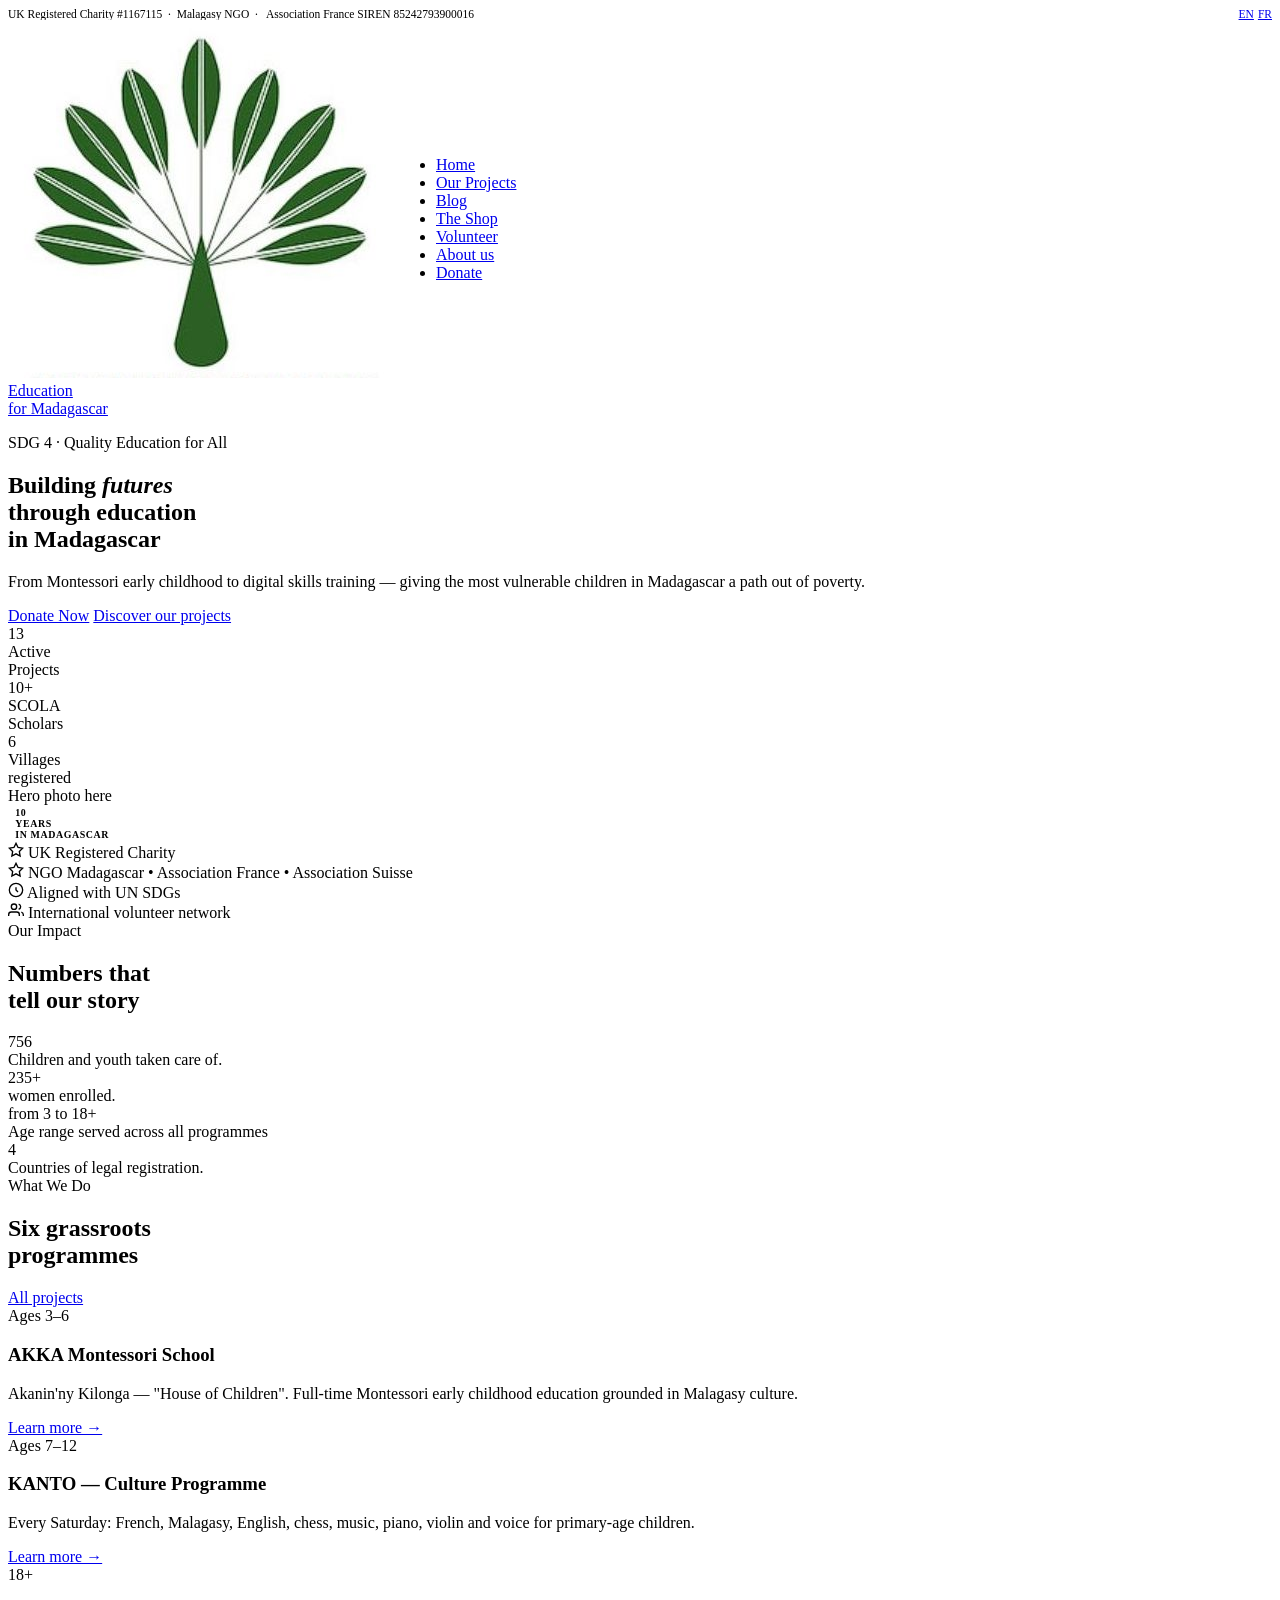
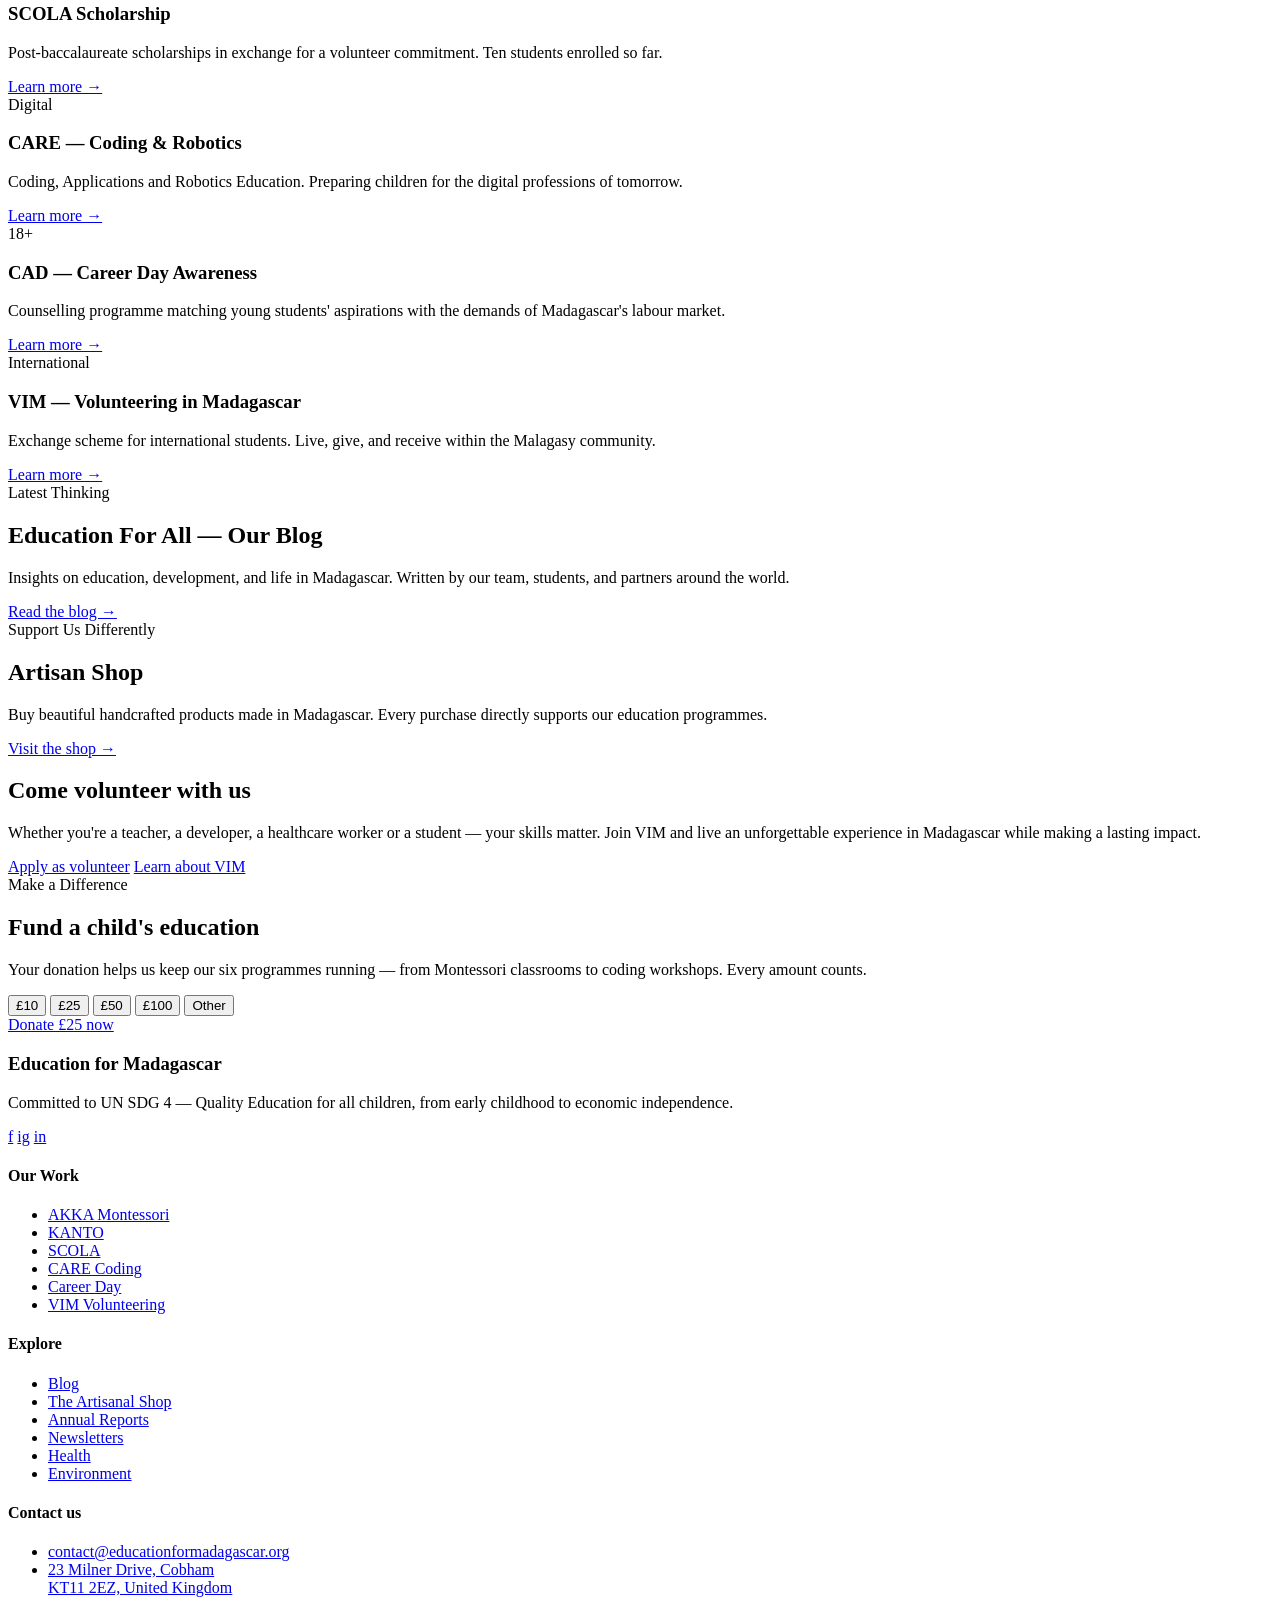
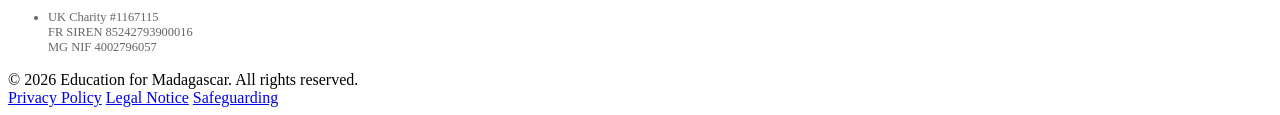
==== commit bd927fe8: "Update homepage.html" ====
--- a/homepage.html
+++ b/homepage.html
@@ -7,811 +7,136 @@
   <link rel="preconnect" href="https://fonts.googleapis.com" />
   <link href="https://fonts.googleapis.com/css2?family=Playfair+Display:wght@400;700&family=DM+Sans:wght@300;400;500&display=swap" rel="stylesheet" />
   <style>
-  /* ═══════════════════════════════════════════════════════════════
-     DESIGN TOKENS  ── change only these to restyle everything
-     ═══════════════════════════════════════════════════════════════ */
-    :root {
-      --green:        #195301;
-      --cream:        #eeebd9;
-      --teal:         #006C65;
-      --charcoal:     #535353;
-      --silver:       #D5D5D5;
-      --white:        #ffffff;
-      /* Gold — Donate button hover */
-      --gold-bg:      #EFBF04;
-      --gold-text:    #856A00;
-      /* Typography */
-      --font-display: "Charter", Georgia, serif;               /* For the titles */
-      --font-body:    "Avenir Next", system-ui, sans-serif;    /* For the text (body) */
-
-    /*  Former fonts —
-      --font-display: 'Playfair Display', Georgia, serif;
-      --font-body:    'DM Sans', sans-serif; */
-      
-      /* Layout */
-      --radius:       4px;
-      --radius-lg:    10px;
-      --max-w:        1160px;
-      --transition:   0.22s ease;
-      --transition2:  0.3s cubic-bezier(0.22, 1, 0.36, 1);
-      --ease: var(--transition2);                              /* Just in case */
-
-      --topbar-h:     30px;
-      --nav-h:        92px;          /* TEST!!! */
-
-    }
-
-    /* ═══════════ RESET & UTILITIES ═══════════ */
-    *, *::before, *::after { box-sizing: border-box; margin: 0; padding: 0; }
-    html { scroll-behavior: smooth; }
-    body {
-      font-family: var(--font-body);
-      background: var(--white);
-      color: var(--charcoal);
-      line-height: 1.65;
-    }
-
-    img { display: block; max-width: 100%; }
-    a { color: inherit; text-decoration: none; }
-    .container { max-width: var(--max-w); 
-      margin: 0 auto; 
-      padding: 0 2rem; 
-    }
-    
-    /* Base buttons */
-    .btn {
-      display:       inline-block;
-      padding:       0.75rem 1.75rem;
-      border-radius: var(--radius);
-      font-family:   var(--font-body);
-      font-weight:   500;
-      font-size:     0.95rem;
-      cursor:        pointer;
-      transition:    background var(--transition), color var(--transition), transform var(--transition);
-    }
-    
-    .btn:hover { transform: translateY(-2px); }
-    .btn-primary   { background: var(--green);  color: var(--cream); }
-    .btn-primary:hover { background: #1f6701; }
-    .btn-outline   { border: 2px solid var(--green); color: var(--green); }
-    .btn-outline:hover { background: var(--green); color: var(--cream); }
-    .btn-teal { background: var(--teal); color: var(--white); }
-    .btn-teal:hover { background: #005850; }
-   
-   /* Labels & Typography */ 
-    .section-label {
-      display:       block;
-      font-size:     0.72rem;
-      font-weight:   500;
-      letter-spacing: 0.18em;
-      text-transform: uppercase;
-      color: var(--teal);
-      margin-bottom: 0.75rem;
-    }
-    .section-title {
-      font-family:   var(--font-display);
-      font-size:     clamp(1.8rem, 3.5vw, 2.6rem);
-      color:         var(--green);
-      line-height:   1.2;
-      margin-bottom: 1.1rem;
-    }
-    .section-body {
-      font-size: 1rem;
-      max-width: 620px;
-      color: var(--charcoal);
-    }
-
-    /* ═══════════════════════════════════════════════════════════════
+/* ═══════════════════════════════════════════════════════════════
      TOP BAR
      ═══════════════════════════════════════════════════════════════ */
-    .top-bar {
-      background:    var(--green);
-      color:         var(--cream);
-      height:        var(--topbar-h);
-      font-size:     0.78rem;
-      padding:       0.45rem 0;
-    }
-    .top-bar .container {
-      height:        100%
-      display:       flex;
-      align-items:   center;
-      gap:           0.80rem;
-      opacity:       0.85; 
-      justify-content: space-between;
-    }
-    top-bar__info { 
-  display: flex; 
-  align-items: center; 
-  gap: 1.25rem; 
-  opacity: 0.85; 
-  flex-wrap: wrap; 
-    }
-    .top-bar__info span { 
-  white-space: nowrap; 
-    }
-    .top-bar__dot { 
-    opacity: 0.60; 
-    }
- 
-    .top-bar a { color: var(--cream); opacity: 0.85; }
-    .top-bar a:hover { opacity: 1; }
-
-  /* ═══════════ LANGUAGE SWITCHER CONFIGURATION ═══════════ */
-    .lang-switch {
-      display: flex;
-      align-items: center;
-      gap: 0.25rem;
-      flex-shrink: 0;
-    }
-    .lang-switch a {   /* This targets the <a> links universally, so in all devices versions */
-      padding: 0.2rem 0.55rem;
-      border-radius: var(--radius);
-      color: var(--cream);
-      font-size: 0.75rem;
-      font-weight: 500;
-      opacity: 0.7;
-      transition: opacity var(--transition2), background var(--transition);
-    }
-    .lang-switch a:hover { 
-      opacity: 1; 
-      background: rgba(255, 255, 255, 0.1); /* Subtle hover highlight-glow */
-    }
-    .lang-switch a.is-active { 
-      background: rgba(255, 255, 255, 0.18); /* Solid active state indicator */
-      opacity: 1; 
-    }
-
-    /* ═══════════════════════════════════════════════════════════════
-     NAVBAR LOGIC & DESIGN  ── V0 Branding + V1 structure 
+  .top-bar { background: var(--green); color: var(--cream); height: var(--topbar-h); font-size: .72rem; }
+  .top-bar .container { height: 100%; display: flex; align-items: center; justify-content: space-between; gap: 1rem; }
+  .top-bar__info { display: flex; align-items: center; gap: 1.25rem; opacity: .85; flex-wrap: wrap; }
+  .top-bar__info span { white-space: nowrap; }
+  .top-bar__dot { opacity: .35; }
+  .lang-switch { display: flex; align-items: center; gap: .25rem; flex-shrink: 0; }
+  .lang-switch__btn { padding: .2rem .55rem; border-radius: var(--r); color: var(--cream); font-size: .72rem; font-weight: 500; opacity: .7; transition: opacity var(--ease), background var(--ease); }
+  .lang-switch__btn:hover     { opacity: 1; }
+  .lang-switch__btn.is-active { background: rgba(255,255,255,.15); opacity: 1; }
+
+  /* ═══════════════════════════════════════════════════════════════
+     NAVBAR
      ═══════════════════════════════════════════════════════════════ */
-  .navbar { 
-    position: sticky; 
-    top: 0; 
-    z-index: 200; 
-    background: var(--white); 
-    border-bottom: 1px solid var(--silver); 
-    height: var(--nav-h); 
-    transition: box-shadow var(--ease); 
+  .navbar { position: sticky; top: 0; z-index: 200; background: var(--white); border-bottom: 1px solid var(--silver); height: var(--nav-h); transition: box-shadow var(--ease); }
+  .navbar.is-scrolled { box-shadow: 0 2px 20px rgba(0,0,0,.08); }
+  .navbar .container  { height: 100%; display: flex; align-items: center; }
+
+  /* Logo */
+  .navbar__logo { display: flex; align-items: center; gap: .6rem; margin-right: 2rem; flex-shrink: 0; }
+  .logo-circle {
+    width: 44px; height: 44px; border-radius: 50%; background: var(--green);
+    display: flex; align-items: center; justify-content: center;
+    color: var(--cream); font-size: .7rem; font-weight: 600; letter-spacing: .06em;
+    flex-shrink: 0; overflow: hidden;
+    /* To use real logo image:
+       background-image: url('images/logo_mini.jpeg'); background-size: cover;
+       then remove the "E4M" text node inside below. */
   }
-  .navbar.is-scrolled { 
-    box-shadow: 0 2px 20px rgba(0,0,0,.08); 
-  }
-  .navbar .container  { 
-    height: 100%; 
-    display: flex; 
-    align-items: center; 
-    justify-content: space-between; 
-  }
-
-  /* ═══════════ LOGO GROUP ═══════════ */
-  .navbar__logo {
-    display: flex; 
-    align-items: center; 
-    gap: 0.6rem; 
-    flex-shrink: 0;
-    text-decoration: none;
-  }
-  .logo-circle-container {
-    width: 44px; 
-    height: 44px; 
-    border-radius: 50%; 
-    background: var(--green);
-    display: flex; 
-    align-items: center; 
-    justify-content: center;
-  }
-  .logo-text { 
-    font-family: var(--font-display); 
-    font-size: 0.85rem; 
-    font-weight: 700; 
-    color: var(--green); 
-    line-height: 1.2; 
-    text-transform: uppercase; 
-    letter-spacing: 0.04em; 
-  }
-
-
-/* D'OU CA SORT ?? 
-    color: var(--cream); 
-    font-size: .7rem; 
-    font-weight: 600; 
-    letter-spacing: 0.06em;
-    flex-shrink: 0; 
-    overflow: hidden;  */
-    
-  /* Desktop List System */
-  .nav__list { 
-    display: flex; 
-    align-items: center; 
-    height: 100%; 
-    gap: 0.2rem; 
-    margin-left: auto; 
-   } 
-  .nav__item  { 
-    position: relative; 
-    height: 100%; 
-    display: flex; 
-    align-items: center; 
-  }
-  .nav__link  { 
-    display: flex; 
-    align-items: center; 
-    gap: 0.3rem; 
-    padding: 0.45rem 0.8rem; 
-    font-size: .875rem; 
-    font-weight: 500; 
-    color: var(--charcoal); 
-    white-space: nowrap; 
-    border-radius: var(--radius); 
-    background: none; 
-    border: none; 
-    transition:  color var(--transition);
-    background var(--transition); 
-    user-select: none; 
-  }
-  .nav__link:hover { 
-    color: var(--green); 
-    background: var(--cream);
-  }
-  .nav__link.is-active { 
-    color: var(--green); 
-    background: var(--cream); 
-    font-weight: 600; 
- }
-  .nav__item.is-open 
-    .nav__link { color: var(--green); background: var(--cream); 
-                  }
-  
-  .nav__chevron { width: 6px; height: 6px; border-right: 1.5px solid currentColor; border-bottom: 1.5px solid currentColor; transform: rotate(45deg); transition: transform var(--ease); flex-shrink: 0; margin-left: 2px; display: inline-block; }
-  .nav__item.is-open .nav__chevron { transform: rotate(-135deg) translateY(1px); 
-                                   }
-
-  /* Dropdown Layouts */
+  .logo-text { font-family: var(--font-display); font-size: .85rem; font-weight: 700; color: var(--green); line-height: 1.2; text-transform: uppercase; letter-spacing: .04em; }
+
+  /* Desktop nav list */
+  .nav__list { display: flex; align-items: center; height: 100%; flex: 1; }
+  .nav__item  { position: relative; height: 100%; display: flex; align-items: center; }
+  .nav__link  { display: flex; align-items: center; gap: .3rem; padding: 0 .9rem; height: 100%; font-size: .875rem; font-weight: 500; color: var(--charcoal); white-space: nowrap; border-bottom: 2px solid transparent; transition: color var(--ease), border-color var(--ease); user-select: none; }
+  .nav__link:hover                  { color: var(--green); }
+  .nav__link.is-active              { color: var(--green); border-bottom-color: var(--green); }
+  .nav__item.is-open .nav__link     { color: var(--green); }
+  .nav__chevron { width: 8px; height: 8px; border-right: 1.5px solid currentColor; border-bottom: 1.5px solid currentColor; transform: rotate(45deg) translateY(-1px); transition: transform var(--ease); flex-shrink: 0; }
+  .nav__item.is-open .nav__chevron  { transform: rotate(-135deg) translateY(2px); }
+
+  /* Simple dropdown */
   .dropdown {
     visibility: hidden; opacity: 0; pointer-events: none; transform: translateY(6px);
-    transition: opacity var(--ease), transform var(--ease);
-    position: absolute; top: calc(var(--nav-h) - 8px); left: 50%; transform: translateX(-50%) translateY(6px); min-width: 260px;
-    background: var(--white); border: 1px solid var(--silver);
-    border-radius: var(--radius-lg); 
-    box-shadow: 0 10px 32px rgba(0,0,0,.09); padding: .5rem 0;
+    transition: opacity var(--ease), transform var(--ease), visibility 0s var(--ease);
+    position: absolute; top: calc(var(--nav-h) - 1px); left: 0; min-width: 240px;
+    background: var(--white); border: 1px solid var(--silver); border-top: none;
+    border-radius: 0 0 var(--r-lg) var(--r-lg); box-shadow: 0 10px 32px rgba(0,0,0,.09); padding: .5rem 0;
   }
-  .nav__item.is-open .dropdown { visibility: visible; opacity: 1; pointer-events: auto; transform: translateX(-50%) translateY(0); 
-                               }
-  .dropdown__link { display: block; padding: .6rem 1.2rem; font-size: .875rem; color: var(--charcoal); transition: background var(--ease), color var(--ease); 
-                  }
-  .dropdown__link:hover { background: var(--cream); color: var(--green); 
-                        }
-  .dropdown__sub { display: block; font-size: .75rem; color: var(--charcoal); opacity: .6; margin-top: .1rem; font-weight: 400; 
-                 }
-  .dropdown__separator { height: 1px; background: var(--silver); margin: .4rem 1.2rem; opacity: .5; 
-                       }
-
-  /* Mega Menu Layout */
+  .nav__item.is-open .dropdown { visibility: visible; opacity: 1; pointer-events: auto; transform: translateY(0); transition: opacity var(--ease), transform var(--ease); }
+  .dropdown__link { display: block; padding: .6rem 1.2rem; font-size: .875rem; color: var(--charcoal); transition: background var(--ease), color var(--ease); }
+  .dropdown__link:hover   { background: var(--cream); color: var(--green); }
+  .dropdown__sub          { display: block; font-size: .75rem; color: var(--charcoal); opacity: .6; margin-top: .1rem; font-weight: 400; }
+  .dropdown__separator    { height: 1px; background: var(--silver); margin: .4rem 1.2rem; opacity: .5; }
+
+  /* Mega dropdown */
   .dropdown--mega {
     visibility: hidden; opacity: 0; pointer-events: none; transform: translateY(6px);
-    transition: opacity var(--ease), transform var(--ease);
-    position: absolute; top: calc(var(--nav-h) - 8px); right: -120px; width: 640px;
-    background: var(--white); border: 1px solid var(--silver);
-    border-radius: var(--radius-lg); box-shadow: 0 10px 32px rgba(0,0,0,.09);
-    display: grid; grid-template-columns: 1.1fr 1fr 180px; overflow: hidden;
+    transition: opacity var(--ease), transform var(--ease), visibility 0s var(--ease);
+    position: absolute; top: calc(var(--nav-h) - 1px); left: -60px; width: 620px;
+    background: var(--white); border: 1px solid var(--silver); border-top: none;
+    border-radius: 0 0 var(--r-lg) var(--r-lg); box-shadow: 0 10px 32px rgba(0,0,0,.09);
+    display: grid; grid-template-columns: 1fr 1fr 180px;
   }
-  .nav__item.is-open .dropdown--mega { visibility: visible; opacity: 1; pointer-events: auto; transform: translateY(0); }
-  .mega__col { padding: 1.4rem 1.2rem; }
-  .mega__col:not(:last-child) { border-right: 1px solid rgba(213,213,213,.5); }
-  .mega__col:last-child { background: #f8f7f2; }
-  .mega__heading { font-size: .67rem; font-weight: 600; text-transform: uppercase; letter-spacing: .14em; margin-bottom: .6rem; padding-bottom: .5rem; border-bottom: 1px solid var(--silver); }
-  .mega__heading--edu { color: var(--green); }
-  .mega__heading--health { color: var(--teal); }
-  .mega__heading--env { color: #2c7a01; }
-  
-  .mega__link { display: flex; align-items: center; justify-content: space-between; gap: .5rem; padding: .4rem 0.4rem; font-size: .83rem; color: var(--charcoal); border-radius: var(--radius); transition: background var(--ease), color var(--ease); }
-  .mega__link:hover { background: var(--cream); color: var(--green); }
-  .badge { font-size: .62rem; font-weight: 600; letter-spacing: .06em; text-transform: uppercase; padding: .12rem .45rem; border-radius: 20px; flex-shrink: 0; }
-  .badge--age { background: #e8f0e5; color: var(--green); }
-  .badge--new { background: #fff8e1; color: #b78103; }
-  .badge--int { background: #e6f4f3; color: var(--teal); }
-  .mega__summary { font-size: .8rem; line-height: 1.6; color: var(--charcoal); margin-bottom: 1rem; }
+  .nav__item.is-open .dropdown--mega { visibility: visible; opacity: 1; pointer-events: auto; transform: translateY(0); transition: opacity var(--ease), transform var(--ease); }
+  .mega__col          { padding: 1.2rem 1.1rem; border-right: 1px solid rgba(213,213,213,.5); }
+  .mega__col:last-child { border-right: none; background: #f8f7f2; border-radius: 0 0 var(--r-lg) 0; }
+  .mega__heading      { font-size: .67rem; font-weight: 600; text-transform: uppercase; letter-spacing: .14em; margin-bottom: .6rem; padding-bottom: .5rem; border-bottom: 1px solid var(--silver); }
+  .mega__heading--edu    { color: var(--green); }
+  .mega__heading--health { color: #b83030; }
+  .mega__heading--env    { color: var(--teal); }
+  .mega__link     { display: flex; align-items: center; gap: .5rem; padding: .4rem 0; font-size: .83rem; color: var(--charcoal); transition: color var(--ease); }
+  .mega__link:hover { color: var(--green); }
+  .badge          { font-size: .62rem; font-weight: 600; letter-spacing: .06em; text-transform: uppercase; padding: .12rem .45rem; border-radius: 20px; flex-shrink: 0; }
+  .badge--age     { background: #efefef; color: var(--charcoal); }
+  .badge--new     { background: #edf7e8; color: var(--green); }
+  .badge--int     { background: #e6f4f3; color: var(--teal); }
+  .mega__summary  { font-size: .8rem; line-height: 1.6; color: var(--charcoal); margin-bottom: 1rem; }
   .mega__all-link { display: inline-flex; align-items: center; gap: .3rem; font-size: .82rem; font-weight: 600; color: var(--green); transition: gap var(--ease); }
   .mega__all-link:hover { gap: .55rem; }
-  .mega__col-gap { margin-top: .9rem; }
-
-  /* Desktop Action Buttons */
-  .nav__actions { display: flex; align-items: center; gap: .75rem; margin-left: 1.5rem; flex-shrink: 0; }
-  .btn-shop { padding: .45rem .8rem; font-size: .85rem; font-weight: 500; color: var(--teal); transition: color var(--ease); }
-  .btn-shop:hover { text-decoration: underline; }
-  .btn-donate { padding: .45rem 1.1rem; font-size: .85rem; font-weight: 600; background: var(--teal); color: var(--white); border-radius: var(--radius); transition: background var(--ease); }
-  .btn-donate:hover { background: #005850; }
-
-  /* Mobile Hamburger */
-  .hamburger { display: none; flex-direction: column; justify-content: center; gap: 5px; width: 40px; height: 40px; padding: .6rem; border-radius: var(--radius); cursor: pointer; z-index: 210; }
+  .mega__col-gap  { margin-top: .9rem; }
+
+  /* Nav right actions */
+  .nav__actions { display: flex; align-items: center; gap: .5rem; margin-left: auto; padding-left: 1rem; flex-shrink: 0; }
+  /* Shop */
+  .btn-shop       { padding: .42rem 1rem; font-size: .82rem; font-weight: 500; color: var(--teal); border: 1.5px solid var(--teal); border-radius: var(--r); transition: background var(--ease), color var(--ease); }
+  .btn-shop:hover { background: var(--teal); color: var(--white); }
+  /* Donate — green default, GOLD on hover */
+  .btn-donate         { padding: .42rem 1.1rem; font-size: .82rem; font-weight: 600; background: var(--green); color: var(--cream); border-radius: var(--r); transition: background var(--ease), color var(--ease), transform var(--ease); }
+  .btn-donate:hover   { background: var(--gold-bg); color: var(--gold-text); transform: translateY(-1px); }
+
+  /* Hamburger */
+  .hamburger { display: none; flex-direction: column; justify-content: center; gap: 5px; width: 36px; height: 36px; padding: .4rem; margin-left: auto; border-radius: var(--r); transition: background var(--ease); }
   .hamburger:hover { background: var(--cream); }
-  .hamburger__bar { width: 22px; height: 2px; background: var(--green); border-radius: 2px; transition: transform var(--ease), opacity var(--ease); margin: 0 auto; }
+  .hamburger__bar  { width: 100%; height: 2px; background: var(--green); border-radius: 2px; transition: transform var(--ease), opacity var(--ease); }
   .hamburger.is-open .hamburger__bar:nth-child(1) { transform: translateY(7px) rotate(45deg); }
   .hamburger.is-open .hamburger__bar:nth-child(2) { opacity: 0; }
   .hamburger.is-open .hamburger__bar:nth-child(3) { transform: translateY(-7px) rotate(-45deg); }
 
   /* ═══════════════════════════════════════════════════════════════
-     MOBILE DRAWER (FIXED ENGINE)
+     MOBILE DRAWER
      ═══════════════════════════════════════════════════════════════ */
-  .mobile-drawer { display: none; position: fixed; top: 0; right: 0; bottom: 0; width: 100%; max-width: 320px; background: var(--white); box-shadow: -10px 0 40px rgba(0,0,0,0.1); overflow-y: auto; z-index: 190; padding: calc(var(--nav-h) + var(--topbar-h) + 1rem) 1.5rem 2rem; transform: translateX(100%); transition: transform var(--ease); }
-  .mobile-drawer.is-open { display: flex; flex-direction: column; transform: translateX(0); }
+  .mobile-drawer { display: none; position: fixed; top: calc(var(--topbar-h) + var(--nav-h)); left: 0; right: 0; bottom: 0; background: var(--white); overflow-y: auto; z-index: 190; padding: 1rem 0 2rem; border-top: 1px solid var(--silver); }
+  .mobile-drawer.is-open { display: block; }
+  .mob-section__toggle { width: 100%; display: flex; align-items: center; justify-content: space-between; padding: .85rem 1.5rem; font-size: .95rem; font-weight: 500; color: var(--charcoal); border-bottom: 1px solid var(--silver); background: none; text-align: left; transition: background var(--ease); }
+  .mob-section__toggle:hover { background: var(--cream); }
+  .mob-section__content { display: none; padding: .5rem 0; background: #fafaf7; border-bottom: 1px solid var(--silver); }
+  .mob-section.is-open .mob-section__content { display: block; }
+  .mob-subheading { font-size: .67rem; font-weight: 600; text-transform: uppercase; letter-spacing: .14em; color: var(--green); padding: .6rem 1.8rem .3rem; }
+  .mob-subheading--health { color: #b83030; }
+  .mob-subheading--env    { color: var(--teal); }
+  .mob-link { display: flex; align-items: center; justify-content: space-between; padding: .55rem 1.8rem; font-size: .875rem; color: var(--charcoal); transition: background var(--ease), color var(--ease); }
+  .mob-link:hover { background: var(--cream); color: var(--green); }
+  .mob-actions { display: flex; gap: .75rem; padding: 1.2rem 1.5rem 0; }
+  .mob-actions .btn-shop, .mob-actions .btn-donate { flex: 1; text-align: center; font-size: .9rem; padding: .65rem 1rem; }
+
   
-  .mob-section { border-bottom: 1px solid var(--silver); }
-  .mob-section__toggle { width: 100%; display: flex; align-items: center; justify-content: space-between; padding: 1rem 0; font-size: 1.05rem; font-weight: 500; color: var(--green); background: none; text-align: left; cursor: pointer; }
-  .mob-section__content { max-height: 0; overflow: hidden; transition: max-height var(--ease), padding var(--ease); display: flex; flex-direction: column; gap: 0.25rem; }
-  .mob-section.is-open .mob-section__content { max-height: 800px; padding-bottom: 1rem; }
-  
-  .mob-subheading { font-size: .67rem; font-weight: 600; text-transform: uppercase; letter-spacing: .14em; color: #888; margin: 0.75rem 0 0.25rem; }
-  .mob-link { display: flex; align-items: center; justify-content: space-between; padding: .5rem .5rem; font-size: .95rem; color: var(--charcoal); border-radius: var(--radius); }
-  .mob-link:hover { background: var(--cream); }
-  
-  .mob-actions { display: flex; flex-direction: column; gap: .75rem; margin-top: auto; padding-top: 2rem; }
-  .mob-actions .btn-shop { text-align: center; border: 1px solid var(--teal); border-radius: var(--radius); padding: 0.65rem; color: var(--teal); }
-  .mob-actions .btn-donate { text-align: center; background: var(--teal); color: var(--white); border-radius: var(--radius); padding: 0.65rem; font-weight: 600; }
-
-    
-    /* ═══════════════════════════════════════════════════════════════
-     HERO
-     ═══════════════════════════════════════════════════════════════ */
-    .hero {
-      background: var(--cream);
-      overflow: hidden;
-      position: relative;
-    }
-    .hero::before {
-      content: '';
-      position: absolute;
-      inset: 0;
-      background: linear-gradient(135deg, rgba(25,83,1,0.06) 0%, transparent 60%);
-      pointer-events: none;
-    }
-    .hero .container {
-      display: grid;
-      grid-template-columns: 1fr 1fr;
-      gap: 4rem;
-      align-items: center;
-      padding-top: 5rem;
-      padding-bottom: 5rem;
-    }
-    .hero-eyebrow {
-      font-size: 0.75rem;
-      font-weight: 500;
-      letter-spacing: 0.18em;
-      text-transform: uppercase;
-      color: var(--teal);
-      margin-bottom: 1rem;
-    }
-    .hero h1 {
-      font-family: var(--font-display);
-      font-size: clamp(2.2rem, 4.5vw, 3.4rem);
-      color: var(--green);
-      line-height: 1.15;
-      margin-bottom: 1.4rem;
-    }
-    .hero h1 em { font-style: italic; color: var(--teal); }
-    .hero-desc {
-      font-size: 1.05rem;
-      color: var(--charcoal);
-      max-width: 500px;
-      margin-bottom: 2rem;
-    }
-    .hero-ctas { display: flex; gap: 1rem; flex-wrap: wrap; }
-    .hero-media {
-      position: relative;
-    }
-    .hero-media .img-placeholder {
-      width: 100%;
-      aspect-ratio: 4/3;
-      background: linear-gradient(145deg, var(--green) 0%, var(--teal) 100%);
-      border-radius: 12px;
-      display: flex;
-      align-items: center;
-      justify-content: center;
-      color: rgba(255,255,255,0.35);
-      font-family: var(--font-display);
-      font-size: 1.1rem;
-      overflow: hidden;
-      position: relative;
-    }
-    .hero-media .badge {
-      position: absolute;
-      bottom: -1rem;
-      left: -1rem;
-      background: var(--white);
-      border-radius: 10px;
-      padding: 1rem 1.4rem;
-      box-shadow: 0 4px 24px rgba(0,0,0,0.12);
-      display: flex;
-      align-items: center;
-      gap: 0.75rem;
-    }
-    .hero-media .badge .num {
-      font-family: var(--font-display);
-      font-size: 1.8rem;
-      color: var(--green);
-      font-weight: 700;
-      line-height: 1;
-    }
-    .hero-media .badge .lbl { font-size: 0.78rem; color: var(--charcoal); line-height: 1.3; }
-    .hero-stats {
-      display: flex;
-      gap: 1.5rem;
-      margin-top: 2.5rem;
-      padding-top: 2.5rem;
-      border-top: 1px solid rgba(25,83,1,0.18);
-    }
-    .hero-stat .val {
-      font-family: var(--font-display);
-      font-size: 1.6rem;
-      color: var(--green);
-      font-weight: 700;
-    }
-    .hero-stat .key { font-size: 0.82rem; color: var(--charcoal); }
-
-    /* ─── TRUST STRIP ────────────────────────────────── */
-    .trust-strip {
-      background: var(--green);
-      color: var(--cream);
-      padding: 1.2rem 0;
-    }
-    .trust-strip .container {
-      display: flex;
-      align-items: center;
-      gap: 3rem;
-      overflow-x: auto;
-      white-space: nowrap;
-    }
-    .trust-item {
-      display: flex;
-      align-items: center;
-      gap: 0.6rem;
-      font-size: 0.82rem;
-      font-weight: 500;
-      opacity: 0.9;
-      flex-shrink: 0;
-    }
-    .trust-item svg { opacity: 0.7; }
-
-    /* ─── IMPACT NUMBERS ─────────────────────────────── */
-    .impact {
-      padding: 5rem 0;
-      background: var(--white);
-    }
-    .impact-grid {
-      display: grid;
-      grid-template-columns: repeat(4, 1fr);
-      gap: 2rem;
-      margin-top: 3rem;
-    }
-    .impact-card {
-      background: var(--cream);
-      border-radius: 10px;
-      padding: 2rem 1.5rem;
-      text-align: center;
-      border-top: 4px solid var(--green);
-      transition: transform var(--transition), box-shadow var(--transition);
-    }
-    .impact-card:hover { transform: translateY(-4px); box-shadow: 0 8px 28px rgba(0,0,0,0.08); }
-    .impact-card .num {
-      font-family: var(--font-display);
-      font-size: 2.8rem;
-      color: var(--green);
-      font-weight: 700;
-      line-height: 1;
-      margin-bottom: 0.5rem;
-    }
-    .impact-card .label { font-size: 0.9rem; color: var(--charcoal); }
-
-    /* ─── PROJECTS ───────────────────────────────────── */
-    .projects {
-      padding: 5rem 0;
-      background: var(--cream);
-    }
-    .projects-header {
-      display: flex;
-      align-items: flex-end;
-      justify-content: space-between;
-      margin-bottom: 3rem;
-      gap: 2rem;
-    }
-    .projects-grid {
-      display: grid;
-      grid-template-columns: repeat(3, 1fr);
-      gap: 1.5rem;
-    }
-    .project-card {
-      background: var(--white);
-      border-radius: 10px;
-      overflow: hidden;
-      transition: transform var(--transition), box-shadow var(--transition);
-    }
-    .project-card:hover { transform: translateY(-5px); box-shadow: 0 12px 36px rgba(0,0,0,0.1); }
-    .project-thumb {
-      height: 180px;
-      background: linear-gradient(145deg, var(--green), var(--teal));
-      position: relative;
-    }
-    .project-thumb .tag {
-      position: absolute;
-      top: 1rem; left: 1rem;
-      background: rgba(255,255,255,0.92);
-      color: var(--green);
-      font-size: 0.7rem;
-      font-weight: 600;
-      letter-spacing: 0.1em;
-      text-transform: uppercase;
-      padding: 0.25rem 0.65rem;
-      border-radius: 20px;
-    }
-    /* Slightly differentiate card colours */
-    .project-card:nth-child(2) .project-thumb { background: linear-gradient(145deg, var(--teal), #004d48); }
-    .project-card:nth-child(3) .project-thumb { background: linear-gradient(145deg, #2c7a01, var(--teal)); }
-    .project-card:nth-child(4) .project-thumb { background: linear-gradient(145deg, #005850, var(--green)); }
-    .project-card:nth-child(5) .project-thumb { background: linear-gradient(145deg, var(--teal), var(--green)); }
-    .project-card:nth-child(6) .project-thumb { background: linear-gradient(145deg, var(--green), #003d30); }
-    .project-body { padding: 1.4rem; }
-    .project-body h3 {
-      font-family: var(--font-display);
-      font-size: 1.1rem;
-      color: var(--green);
-      margin-bottom: 0.5rem;
-    }
-    .project-body p { font-size: 0.88rem; color: var(--charcoal); line-height: 1.55; margin-bottom: 1rem; }
-    .project-link {
-      font-size: 0.82rem;
-      font-weight: 600;
-      color: var(--teal);
-      display: inline-flex;
-      align-items: center;
-      gap: 0.3rem;
-      transition: gap var(--transition);
-    }
-    .project-link:hover { gap: 0.6rem; }
-
-    /* ─── FEATURED SECTIONS: BLOG + SHOP ─────────────── */
-    .features-row {
-      padding: 5rem 0;
-      background: var(--white);
-    }
-    .features-row .container {
-      display: grid;
-      grid-template-columns: 1fr 1fr;
-      gap: 2rem;
-    }
-    .feature-block {
-      border-radius: 12px;
-      overflow: hidden;
-      position: relative;
-      min-height: 320px;
-      display: flex;
-      flex-direction: column;
-      justify-content: flex-end;
-      padding: 2.5rem;
-    }
-    .feature-block::before {
-      content: '';
-      position: absolute;
-      inset: 0;
-      pointer-events: none;
-    }
-    .feature-block.blog {
-      background: linear-gradient(160deg, var(--green) 0%, #1b4a00 100%);
-    }
-    .feature-block.shop {
-      background: linear-gradient(160deg, var(--teal) 0%, #003d38 100%);
-    }
-    .feature-block .feat-label {
-      font-size: 0.72rem;
-      letter-spacing: 0.18em;
-      text-transform: uppercase;
-      color: rgba(238,235,217,0.7);
-      margin-bottom: 0.6rem;
-    }
-    .feature-block h2 {
-      font-family: var(--font-display);
-      font-size: 1.8rem;
-      color: var(--cream);
-      line-height: 1.2;
-      margin-bottom: 0.8rem;
-    }
-    .feature-block p {
-      font-size: 0.9rem;
-      color: rgba(238,235,217,0.8);
-      margin-bottom: 1.5rem;
-      max-width: 380px;
-    }
-    .btn-cream {
-      display: inline-block;
-      padding: 0.65rem 1.5rem;
-      border-radius: var(--radius);
-      background: var(--cream);
-      color: var(--green);
-      font-weight: 600;
-      font-size: 0.9rem;
-      transition: background var(--transition), transform var(--transition);
-    }
-    .btn-cream:hover { background: var(--white); transform: translateY(-2px); }
-
-    /* ─── VOLUNTEER BANNER ───────────────────────────── */
-    .volunteer-banner {
-      background: var(--cream);
-      padding: 4.5rem 0;
-    }
-    .volunteer-banner .container {
-      display: grid;
-      grid-template-columns: 1fr auto;
-      gap: 3rem;
-      align-items: center;
-    }
-    .volunteer-banner h2 {
-      font-family: var(--font-display);
-      font-size: clamp(1.5rem, 2.5vw, 2rem);
-      color: var(--green);
-      margin-bottom: 0.75rem;
-    }
-    .volunteer-banner p { font-size: 0.95rem; color: var(--charcoal); max-width: 540px; }
-    .volunteer-ctas { display: flex; gap: 1rem; flex-wrap: wrap; }
-
-    /* ─── DONATE SECTION ─────────────────────────────── */
-    .donate-section {
-      background: var(--green);
-      padding: 5rem 0;
-      text-align: center;
-    }
-    .donate-section .section-label { color: rgba(238,235,217,0.7); }
-    .donate-section h2 {
-      font-family: var(--font-display);
-      font-size: clamp(2rem, 4vw, 3rem);
-      color: var(--cream);
-      margin-bottom: 1rem;
-    }
-    .donate-section p {
-      color: rgba(238,235,217,0.8);
-      font-size: 1rem;
-      max-width: 560px;
-      margin: 0 auto 2.5rem;
-    }
-    .donate-amounts {
-      display: flex;
-      justify-content: center;
-      gap: 0.75rem;
-      flex-wrap: wrap;
-      margin-bottom: 2rem;
-    }
-    .amount-btn {
-      padding: 0.65rem 1.6rem;
-      border: 2px solid rgba(238,235,217,0.4);
-      border-radius: var(--radius);
-      color: var(--cream);
-      background: transparent;
-      font-family: var(--font-body);
-      font-size: 1rem;
-      cursor: pointer;
-      transition: all var(--transition);
-    }
-    .amount-btn:hover, .amount-btn.active {
-      background: var(--cream);
-      color: var(--green);
-      border-color: var(--cream);
-    }
-    .donate-section .btn-cream { font-size: 1rem; padding: 0.9rem 2.4rem; }
-
-    /* ─── FOOTER ─────────────────────────────────────── */
-    footer {
-      background: #111;
-      color: var(--silver);
-      padding: 4rem 0 2rem;
-    }
-    .footer-grid {
-      display: grid;
-      grid-template-columns: 2fr 1fr 1fr 1fr;
-      gap: 3rem;
-      margin-bottom: 3rem;
-    }
-    .footer-brand h3 {
-      font-family: var(--font-display);
-      color: var(--cream);
-      font-size: 1.15rem;
-      margin-bottom: 0.75rem;
-    }
-    .footer-brand p { font-size: 0.85rem; line-height: 1.65; margin-bottom: 1.2rem; max-width: 280px; }
-    .footer-socials { display: flex; gap: 0.75rem; }
-    .social-btn {
-      width: 36px; height: 36px;
-      border-radius: 50%;
-      border: 1px solid rgba(255,255,255,0.15);
-      display: flex; align-items: center; justify-content: center;
-      font-size: 0.8rem;
-      color: var(--silver);
-      transition: background var(--transition), border-color var(--transition);
-    }
-    .social-btn:hover { background: var(--teal); border-color: var(--teal); color: #fff; }
-    .footer-col h4 {
-      color: var(--cream);
-      font-size: 0.82rem;
-      font-weight: 600;
-      letter-spacing: 0.12em;
-      text-transform: uppercase;
-      margin-bottom: 1.1rem;
-    }
-    .footer-col ul { list-style: none; }
-    .footer-col li { margin-bottom: 0.5rem; }
-    .footer-col a { font-size: 0.87rem; color: var(--silver); transition: color var(--transition); }
-    .footer-col a:hover { color: var(--cream); }
-    .footer-bottom {
-      border-top: 1px solid rgba(255,255,255,0.08);
-      padding-top: 1.5rem;
-      display: flex;
-      justify-content: space-between;
-      align-items: center;
-      flex-wrap: wrap;
-      gap: 1rem;
-      font-size: 0.8rem;
-    }
-    .footer-legal { display: flex; gap: 1.5rem; flex-wrap: wrap; }
-    .footer-legal a { color: var(--silver); transition: color var(--transition); }
-    .footer-legal a:hover { color: var(--cream); }
-
-    /* ═══════════════════════════════════════════════════════════════
-     MOBILE
-     ═══════════════════════════════════════════════════════════════ */
-    @media (max-width: 900px) {
-   /* 1. Trigger the Nav Layout Engine Switch */
-  .nav__list { display: none !important; }
-  .nav__actions { display: none !important; }
-  .hamburger { display: flex !important; }
-  .mobile-drawer { display: block; } /* Activates the mobile drawer container */
-
-  /* 2. Original V0 Tablet Layout Rules */
-  .hero .container { grid-template-columns: 1fr; }
-  .hero-media { display: none; }
-  .impact-grid { grid-template-columns: repeat(2, 1fr); }
-  .projects-grid { grid-template-columns: repeat(2, 1fr); }
-  .features-row .container { grid-template-columns: 1fr; }
-  .footer-grid { grid-template-columns: 1fr 1fr; }
-  .volunteer-banner .container { grid-template-columns: 1fr; }
-}
-
-@media (max-width: 600px) {
-  /* Cleaned up old 'nav ul' references since .nav__list is handled above */
-  .impact-grid { grid-template-columns: repeat(2, 1fr); }
-  .projects-grid { grid-template-columns: 1fr; }
-  .footer-grid { grid-template-columns: 1fr; }
-  .top-bar .container { flex-direction: column; gap: 0.3rem; text-align: center; }
-}
-
-    /* ─── FADE-IN ANIMATION ──────────────────────────── */
-    .fade-up {
-      opacity: 0;
-      transform: translateY(24px);
-      transition: opacity 0.55s ease, transform 0.55s ease;
-    }
-    .fade-up.visible { opacity: 1; transform: none; }
-
-    /* ─── FULL-WIDTH FIX  ──────────────────────────── */
-
-    html,
-    body {
-      width: 100%;
-      margin: 0;
-      padding: 0;
-      overflow-x: hidden;
-    }
-    
-    body {
-      min-height: 100vh;
-    }
-    
-    /* Force main sections to touch viewport edges */
-    .top-bar,
-    .site-header,
-    .hero {
-      width: 100vw;
-      margin-left: calc(50% - 50vw);
-      margin-right: calc(50% - 50vw);
-    }
- 
-  </style>
+
+  /* Menu-only responsive rules from V1 */
+  @media (max-width: 900px) {
+    .nav__list { display: none; }
+    .nav__actions { display: none; }
+    .hamburger { display: flex; }
+  }
+  @media (max-width: 600px) {
+    .top-bar__info { display: none; }
+  }   
+</style>
 </head>
 <body>
 
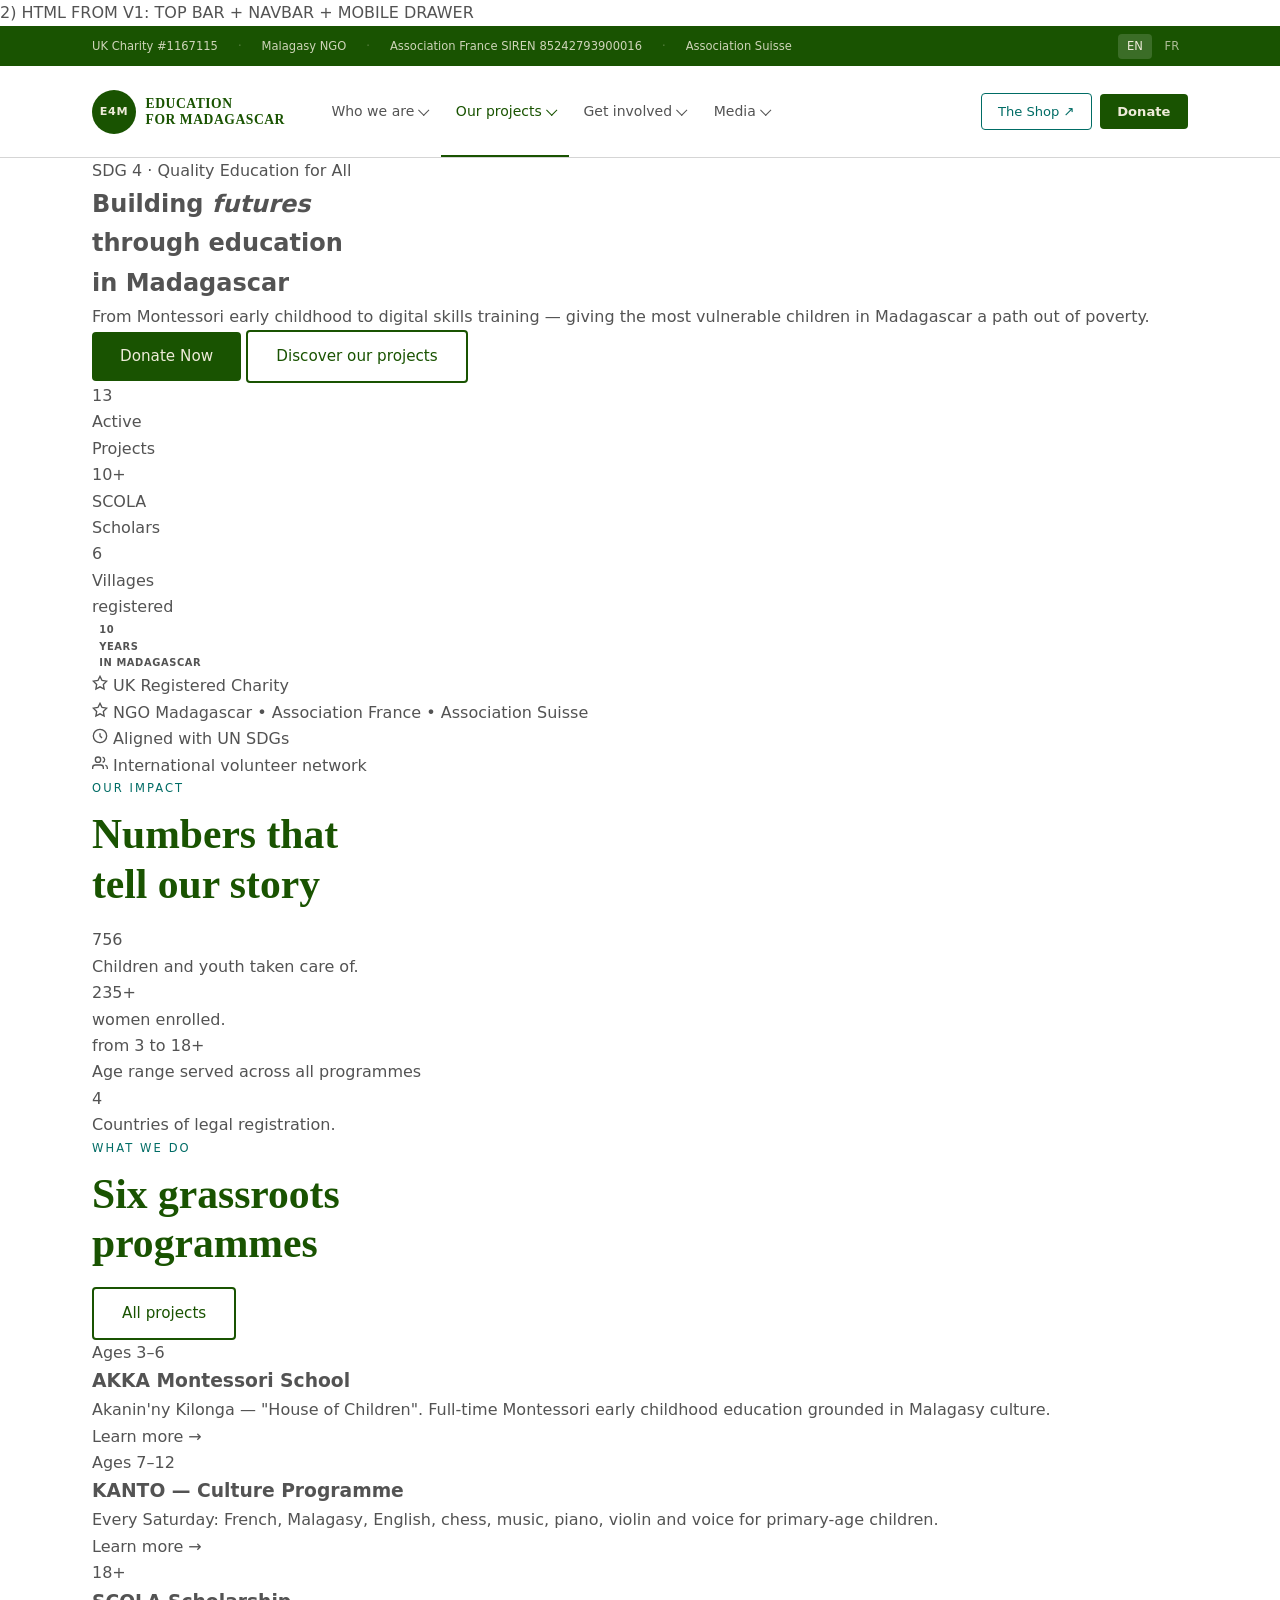
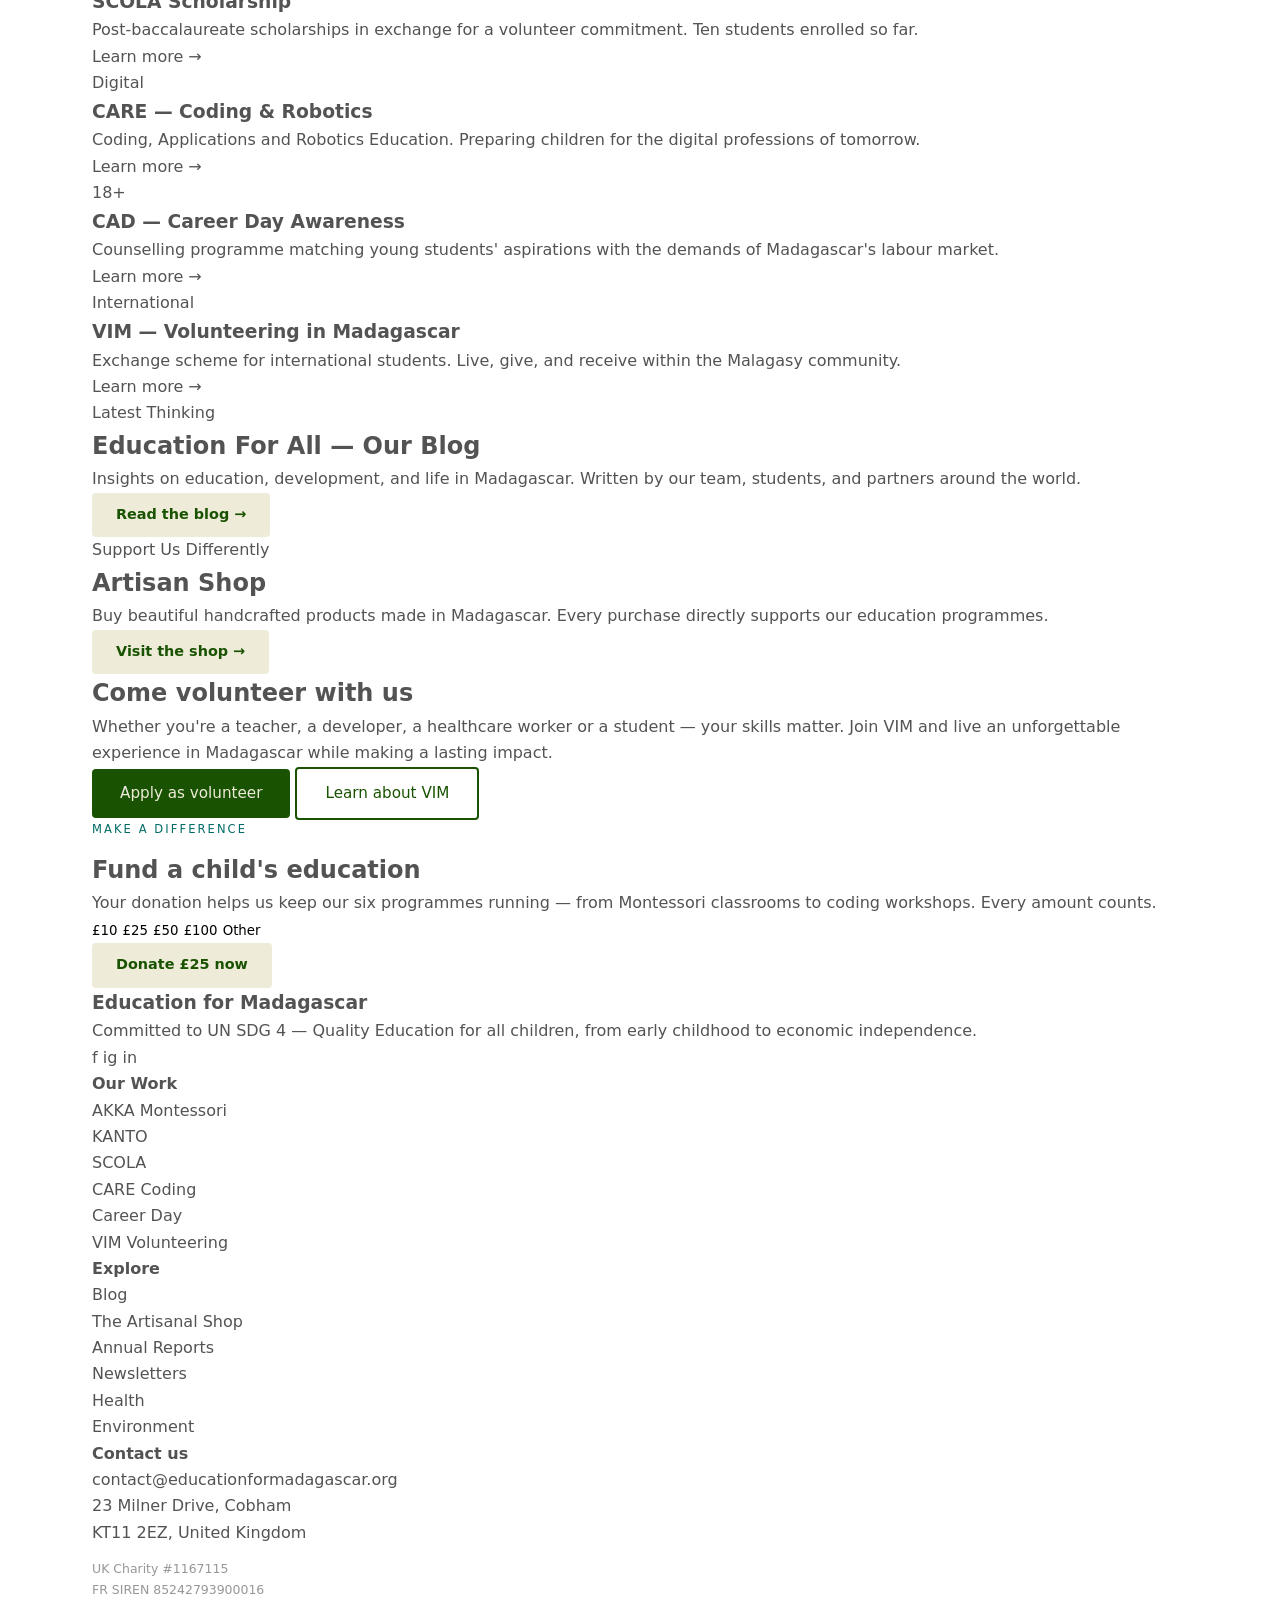
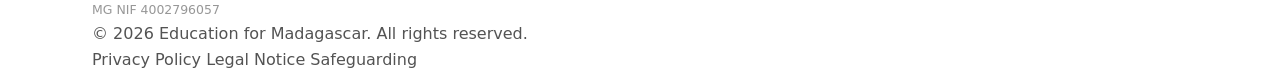
==== commit 66fdba6f: "Enhance styling with design tokens and update navbar Added design tokens for styling and updated top" ====
--- a/homepage.html
+++ b/homepage.html
@@ -7,6 +7,74 @@
   <link rel="preconnect" href="https://fonts.googleapis.com" />
   <link href="https://fonts.googleapis.com/css2?family=Playfair+Display:wght@400;700&family=DM+Sans:wght@300;400;500&display=swap" rel="stylesheet" />
   <style>
+ /* ═══════════════════════════════════════════════════════════════
+     DESIGN TOKENS  ── change only these to restyle everything
+     ═══════════════════════════════════════════════════════════════ */
+  :root {
+    --green:        #195301;
+    --cream:        #eeebd9;
+    --teal:         #006C65;
+    --charcoal:     #535353;
+    --silver:       #D5D5D5;
+    --white:        #ffffff;
+    /* Gold — Donate button hover */
+    --gold-bg:      #EFBF04;
+    --gold-text:    #856A00;
+    /* Typography */
+    --font-display: "Charter", Georgia, serif;
+    --font-body:    "Avenir Next", system-ui, sans-serif;
+    /* Layout */
+    --radius:       4px;
+    --radius-lg:    10px;
+    --max-w:        1160px;
+    --transition:   0.22s ease;
+    --transition2:  0.3s cubic-bezier(0.22, 1, 0.36, 1);
+
+    --nav-h:        85px;
+    --topbar-h:     30px;
+    --r:            4px;
+    --r-lg:         10px;
+    --ease:         0.22s ease;
+
+    /* Small Compatibility Bridge - in case */
+    --r: var(--radius);
+    --r-lg: var(--radius-lg);
+    --ease: var(--transition);
+    --nav-h: 92px;
+    --topbar-h: 40px;
+  }
+
+  /* ═══════════ RESET ═══════════ */
+  *, *::before, *::after { box-sizing: border-box; margin: 0; padding: 0; }
+  html   { scroll-behavior: smooth; }
+  body   { font-family: var(--font-body); background: var(--white); color: var(--charcoal); line-height: 1.65; }
+  img    { display: block; max-width: 100%; }
+  a      { text-decoration: none; color: inherit; }
+  ul     { list-style: none; }
+  button { font-family: var(--font-body); cursor: pointer; border: none; background: none; }
+
+  /* ═══════════ UTILITIES ═══════════ */
+  .container { max-width: var(--max-w); margin: 0 auto; padding: 0 2rem; }
+  .btn { display: inline-block; padding: .75rem 1.75rem; border-radius: var(--r); font-weight: 500; font-size: .95rem; cursor: pointer; transition: background var(--ease), color var(--ease), transform var(--ease); }
+  .btn:hover          { transform: translateY(-2px); }
+  .btn-primary        { background: var(--green); color: var(--cream); }
+  .btn-primary:hover  { background: #1f6701; }
+  .btn-outline        { border: 2px solid var(--green); color: var(--green); }
+  .btn-outline:hover  { background: var(--green); color: var(--cream); }
+  .btn-cream          { display: inline-block; padding: .65rem 1.5rem; border-radius: var(--r); background: var(--cream); color: var(--green); font-weight: 600; font-size: .9rem; transition: background var(--ease), transform var(--ease); }
+  .btn-cream:hover    { background: var(--white); transform: translateY(-2px); }
+  .section-label { display: block; font-size: .72rem; font-weight: 500; letter-spacing: .18em; text-transform: uppercase; color: var(--teal); margin-bottom: .75rem; }
+  .section-title { font-family: var(--font-display); font-size: clamp(1.8rem, 3.5vw, 2.6rem); color: var(--green); line-height: 1.2; margin-bottom: 1.1rem; }
+  .fade-up { opacity: 0; transform: translateY(24px); transition: opacity .55s ease, transform .55s ease; }
+  .fade-up.visible { opacity: 1; transform: none; }
+
+
+
+
+
+
+
+    
 /* ═══════════════════════════════════════════════════════════════
      TOP BAR
      ═══════════════════════════════════════════════════════════════ */
@@ -138,44 +206,259 @@
   }   
 </style>
 </head>
+  
 <body>
-
-  <!-- TOP BAR -->
-  <div class="top-bar">
-    <div class="container">
-      <span>UK Registered Charity #1167115 &nbsp;·&nbsp; Malagasy NGO &nbsp;· &nbsp; Association France SIREN 85242793900016</span>
-      <div class="lang-switch">
-        <a href="#" class="is-active">EN</a>
-        <a href="#">FR</a>
-      </div>
-    </div>
+  <!-- ════════ TOP BAR ════════ -->
+
+
+
+
+
+
+
+
+
+
+
+
+
+
+2) HTML FROM V1: TOP BAR + NAVBAR + MOBILE DRAWER
+<div class="top-bar">
+  <div class="container">
+    <div class="top-bar__info">
+      <span>UK Charity #1167115</span>
+      <span class="top-bar__dot">·</span>
+      <span>Malagasy NGO</span>
+      <span class="top-bar__dot">·</span>
+      <span>Association France SIREN 85242793900016</span>
+      <span class="top-bar__dot">·</span>
+      <span>Association Suisse</span>
+    </div>
+    <nav class="lang-switch" aria-label="Language switcher">
+      <a href="index.html"    class="lang-switch__btn is-active" lang="en">EN</a>
+      <a href="index-fr.html" class="lang-switch__btn"           lang="fr">FR</a>
+    </nav>
   </div>
-
-  <!-- NAVBAR -->
-<header class="navbar" id="navbar">
-    <div class="container">
-      <a href="#" class="navbar-logo">
-        <div class="logo-circle-container">
-          <img src="images/logo_mini.jpeg" alt="EDU4MADA Mini Logo" class="navbar-brand-img">
-        </div>
-        <span class="navbar-brand-text">Education<br>for Madagascar</span>
-      </a>
-      <nav> 
-        <ul>
-          <li><a href="#" class="active">Home</a></li>
-          <li><a href="#projects">Our Projects</a></li>
-          <li><a href="#blog">Blog</a></li>
-          <li><a href="#shop">The Shop</a></li>
-          <li><a href="#volunteer">Volunteer</a></li>
-          <li><a href="#about">About us</a></li>
-          <li><a href="#donate" class="nav-donate">Donate</a></li>
-        </ul>
-      </nav>
-      <button class="hamburger" aria-label="Menu">
-        <span></span><span></span><span></span>
-      </button>
-    </div>
-  </header>
+</div>
+
+
+
+
+<!-- ════════ NAVBAR ════════ -->
+<header class="navbar" id="navbar" role="banner">
+  <div class="container">
+
+    <a href="index.html" class="navbar__logo" aria-label="Education for Madagascar — home">
+      <div class="logo-circle" aria-hidden="true">E4M</div>
+      <span class="logo-text">Education<br>for Madagascar</span>
+    </a>
+
+    <ul class="nav__list" role="list">
+
+      <!-- WHO WE ARE -->
+      <li class="nav__item" id="ni-who">
+        <button class="nav__link" aria-haspopup="true" aria-expanded="false" onclick="toggleNav('ni-who')">
+          Who we are <span class="nav__chevron" aria-hidden="true"></span>
+        </button>
+        <div class="dropdown">
+          <a class="dropdown__link" href="who-we-are/our-story.html">
+            Our story<span class="dropdown__sub">History &amp; founding vision</span>
+          </a>
+          <a class="dropdown__link" href="who-we-are/team.html">
+            Team &amp; board<span class="dropdown__sub">The people behind E4M</span>
+          </a>
+          <a class="dropdown__link" href="who-we-are/governance.html">
+            Governance &amp; statutes<span class="dropdown__sub">Legal structure &amp; founding documents</span>
+          </a>
+          <div class="dropdown__separator"></div>
+          <a class="dropdown__link" href="who-we-are/annual-reports.html">
+            Annual reports<span class="dropdown__sub">Financial transparency, year by year</span>
+          </a>
+          <a class="dropdown__link" href="who-we-are/partners.html">
+            Our partners<span class="dropdown__sub">Foundations, sponsors &amp; institutions</span>
+          </a>
+        </div>
+      </li>
+
+      <!-- OUR PROJECTS -->
+      <li class="nav__item" id="ni-proj">
+        <button class="nav__link is-active" aria-haspopup="true" aria-expanded="false" onclick="toggleNav('ni-proj')">
+          Our projects <span class="nav__chevron" aria-hidden="true"></span>
+        </button>
+        <div class="dropdown--mega">
+          <div class="mega__col">
+            <p class="mega__heading mega__heading--edu">Education</p>
+            <a class="mega__link" href="projects/education/akka.html">AKKA Montessori <span class="badge badge--age">3–6 yrs</span></a>
+            <a class="mega__link" href="projects/education/kanto.html">KANTO Culture <span class="badge badge--age">7–12 yrs</span></a>
+            <a class="mega__link" href="projects/education/care.html">CARE Coding &amp; Robotics</a>
+            <a class="mega__link" href="projects/education/scola.html">SCOLA Scholarship <span class="badge badge--age">18+</span></a>
+            <a class="mega__link" href="projects/education/tuto.html">TUTO</a>
+            <a class="mega__link" href="projects/education/vim.html">VIM — Volunteering <span class="badge badge--int">Intl.</span></a>
+            <a class="mega__link" href="projects/education/cad.html">Career Day Awareness</a>
+            <a class="mega__link" href="projects/education/unesco.html">UNESCO Partnership <span class="badge badge--new">New</span></a>
+          </div>
+          <div class="mega__col">
+            <p class="mega__heading mega__heading--health">Health</p>
+            <a class="mega__link" href="projects/health/women.html">School for Women</a>
+            <a class="mega__link" href="projects/health/fody.html">FODY</a>
+            <a class="mega__link" href="projects/health/tomady.html">TOMADY</a>
+            <div class="mega__col-gap"></div>
+            <p class="mega__heading mega__heading--env">Environment</p>
+            <a class="mega__link" href="projects/environment/silva.html">SILVA</a>
+            <a class="mega__link" href="projects/environment/wash.html">WASH</a>
+            <a class="mega__link" href="projects/environment/permada.html">PERMADA</a>
+          </div>
+          <div class="mega__col">
+            <p class="mega__heading mega__heading--edu">Overview</p>
+            <p class="mega__summary">13 active projects across education, health, and the environment — serving children aged 3 to 18 and women in rural Madagascar.</p>
+            <a class="mega__all-link" href="projects/index.html">All projects →</a>
+          </div>
+        </div>
+      </li>
+
+      <!-- GET INVOLVED -->
+      <li class="nav__item" id="ni-inv">
+        <button class="nav__link" aria-haspopup="true" aria-expanded="false" onclick="toggleNav('ni-inv')">
+          Get involved <span class="nav__chevron" aria-hidden="true"></span>
+        </button>
+        <div class="dropdown">
+          <a class="dropdown__link" href="get-involved/volunteer.html">
+            Volunteer (VIM)<span class="dropdown__sub">Live &amp; work in Madagascar</span>
+          </a>
+          <a class="dropdown__link" href="get-involved/donate.html">
+            Donate<span class="dropdown__sub">Fund our programmes directly</span>
+          </a>
+          <div class="dropdown__separator"></div>
+          <a class="dropdown__link" href="get-involved/partner.html">
+            Become a partner<span class="dropdown__sub">Corporate sponsors &amp; foundations</span>
+          </a>
+        </div>
+      </li>
+
+      <!-- MEDIA -->
+      <li class="nav__item" id="ni-media">
+        <button class="nav__link" aria-haspopup="true" aria-expanded="false" onclick="toggleNav('ni-media')">
+          Media <span class="nav__chevron" aria-hidden="true"></span>
+        </button>
+        <div class="dropdown">
+          <a class="dropdown__link" href="media/blog.html">
+            Blog<span class="dropdown__sub">Stories, insights &amp; field updates</span>
+          </a>
+          <a class="dropdown__link" href="media/newsletters.html">
+            Newsletters<span class="dropdown__sub">Subscribe to our updates</span>
+          </a>
+          <div class="dropdown__separator"></div>
+          <a class="dropdown__link" href="who-we-are/annual-reports.html">
+            Annual reports<span class="dropdown__sub">Financial &amp; impact transparency</span>
+          </a>
+        </div>
+      </li>
+
+    </ul>
+
+    <div class="nav__actions">
+      <a href="#shop" class="btn-shop">The Shop ↗</a>
+      <a href="get-involved/donate.html" class="btn-donate">Donate</a>
+    </div>
+
+    <button class="hamburger" id="hamburger" aria-label="Open menu" aria-expanded="false" onclick="toggleMobile()">
+      <span class="hamburger__bar"></span>
+      <span class="hamburger__bar"></span>
+      <span class="hamburger__bar"></span>
+    </button>
+
+  </div>
+</header>
+
+
+<!-- ════════ MOBILE DRAWER ════════ -->
+<nav class="mobile-drawer" id="mobile-drawer" aria-label="Mobile navigation">
+
+  <div class="mob-section" id="mob-who">
+    <button class="mob-section__toggle" onclick="toggleMobSection('mob-who')">
+      Who we are <span class="nav__chevron" aria-hidden="true"></span>
+    </button>
+    <div class="mob-section__content">
+      <a class="mob-link" href="who-we-are/our-story.html">Our story</a>
+      <a class="mob-link" href="who-we-are/team.html">Team &amp; board</a>
+      <a class="mob-link" href="who-we-are/governance.html">Governance &amp; statutes</a>
+      <a class="mob-link" href="who-we-are/annual-reports.html">Annual reports</a>
+      <a class="mob-link" href="who-we-are/partners.html">Our partners</a>
+    </div>
+  </div>
+
+
+
+
+
+
+
+  <div class="mob-section" id="mob-proj">
+    <button class="mob-section__toggle" onclick="toggleMobSection('mob-proj')">
+      Our projects <span class="nav__chevron" aria-hidden="true"></span>
+    </button>
+    <div class="mob-section__content">
+      <div class="mob-subheading">Education</div>
+      <a class="mob-link" href="projects/education/akka.html">AKKA Montessori <span class="badge badge--age">3–6</span></a>
+      <a class="mob-link" href="projects/education/kanto.html">KANTO Culture <span class="badge badge--age">7–12</span></a>
+      <a class="mob-link" href="projects/education/care.html">CARE Coding &amp; Robotics</a>
+      <a class="mob-link" href="projects/education/scola.html">SCOLA Scholarship</a>
+      <a class="mob-link" href="projects/education/tuto.html">TUTO</a>
+      <a class="mob-link" href="projects/education/vim.html">VIM — Volunteering</a>
+      <a class="mob-link" href="projects/education/cad.html">Career Day Awareness</a>
+      <a class="mob-link" href="projects/education/unesco.html">UNESCO Partnership</a>
+      <div class="mob-subheading mob-subheading--health">Health</div>
+      <a class="mob-link" href="projects/health/women.html">School for Women</a>
+      <a class="mob-link" href="projects/health/fody.html">FODY</a>
+      <a class="mob-link" href="projects/health/tomady.html">TOMADY</a>
+      <div class="mob-subheading mob-subheading--env">Environment</div>
+      <a class="mob-link" href="projects/environment/silva.html">SILVA</a>
+      <a class="mob-link" href="projects/environment/wash.html">WASH</a>
+      <a class="mob-link" href="projects/environment/permada.html">PERMADA</a>
+    </div>
+  </div>
+
+  <div class="mob-section" id="mob-inv">
+    <button class="mob-section__toggle" onclick="toggleMobSection('mob-inv')">
+      Get involved <span class="nav__chevron" aria-hidden="true"></span>
+    </button>
+    <div class="mob-section__content">
+      <a class="mob-link" href="get-involved/volunteer.html">Volunteer (VIM)</a>
+      <a class="mob-link" href="get-involved/donate.html">Donate</a>
+      <a class="mob-link" href="get-involved/partner.html">Become a partner</a>
+    </div>
+  </div>
+
+  <div class="mob-section" id="mob-media">
+    <button class="mob-section__toggle" onclick="toggleMobSection('mob-media')">
+      Media <span class="nav__chevron" aria-hidden="true"></span>
+    </button>
+    <div class="mob-section__content">
+      <a class="mob-link" href="media/blog.html">Blog</a>
+      <a class="mob-link" href="media/newsletters.html">Newsletters</a>
+      <a class="mob-link" href="who-we-are/annual-reports.html">Annual reports</a>
+    </div>
+  </div>
+
+  <div class="mob-actions">
+    <a href="#shop"                    class="btn-shop">The Shop ↗</a>
+    <a href="get-involved/donate.html" class="btn-donate">Donate</a>
+  </div>
+
+</nav>
+
+
+
+
+
+
+
+  
+
+
+
+
 
   
   <!-- HERO -->
@@ -197,8 +480,9 @@
       </div>
       <div class="hero-media fade-up" style="transition-delay:0.15s">
         <div class="img-placeholder">
-          <!-- Replace with <img src="hero-photo.jpg" alt="Children at AKKA school"> -->
-          Hero photo here
+<!-- Replace with <img src="hero-photo.jpg" alt="Children at AKKA school"-->
+<!-- ========= HERO PHOTO HERE ========= -->
+<!-- ========= HERO PHOTO HERE ========= -->
         </div>
         <div class="badge">
           <div class="num">10</div>
